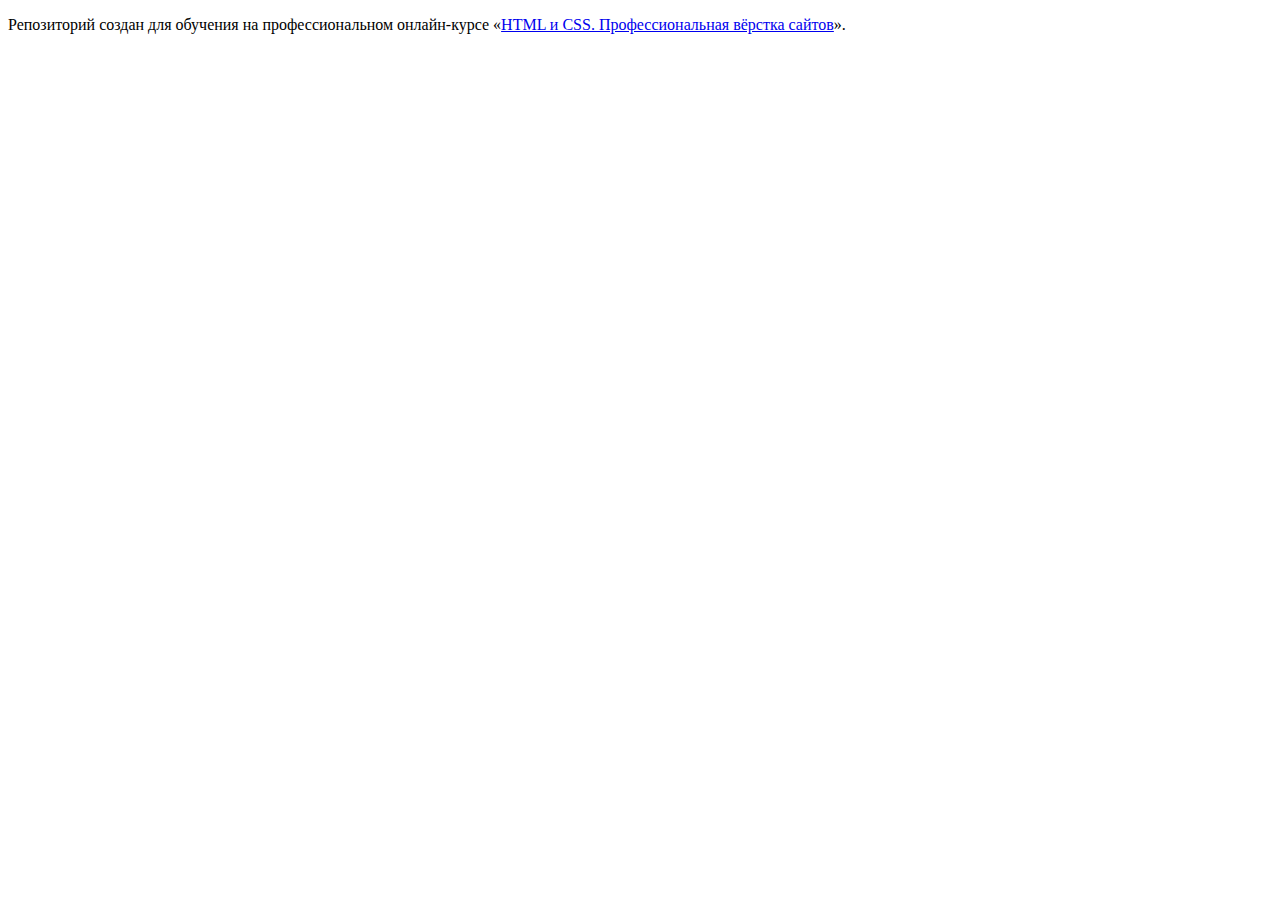
==== index.html @ fa2588e9 ":hatching_chick:" ====
<!DOCTYPE html>
<html lang="ru">
  <head>
    <meta charset="utf-8">
    <title>HTML Academy: Девайс</title>
  </head>
  <body>

    <p>Репозиторий создан для обучения на профессиональном онлайн‑курсе «<a href="https://htmlacademy.ru/intensive/htmlcss">HTML и CSS. Профессиональная вёрстка сайтов</a>».</p>

  </body>
</html>
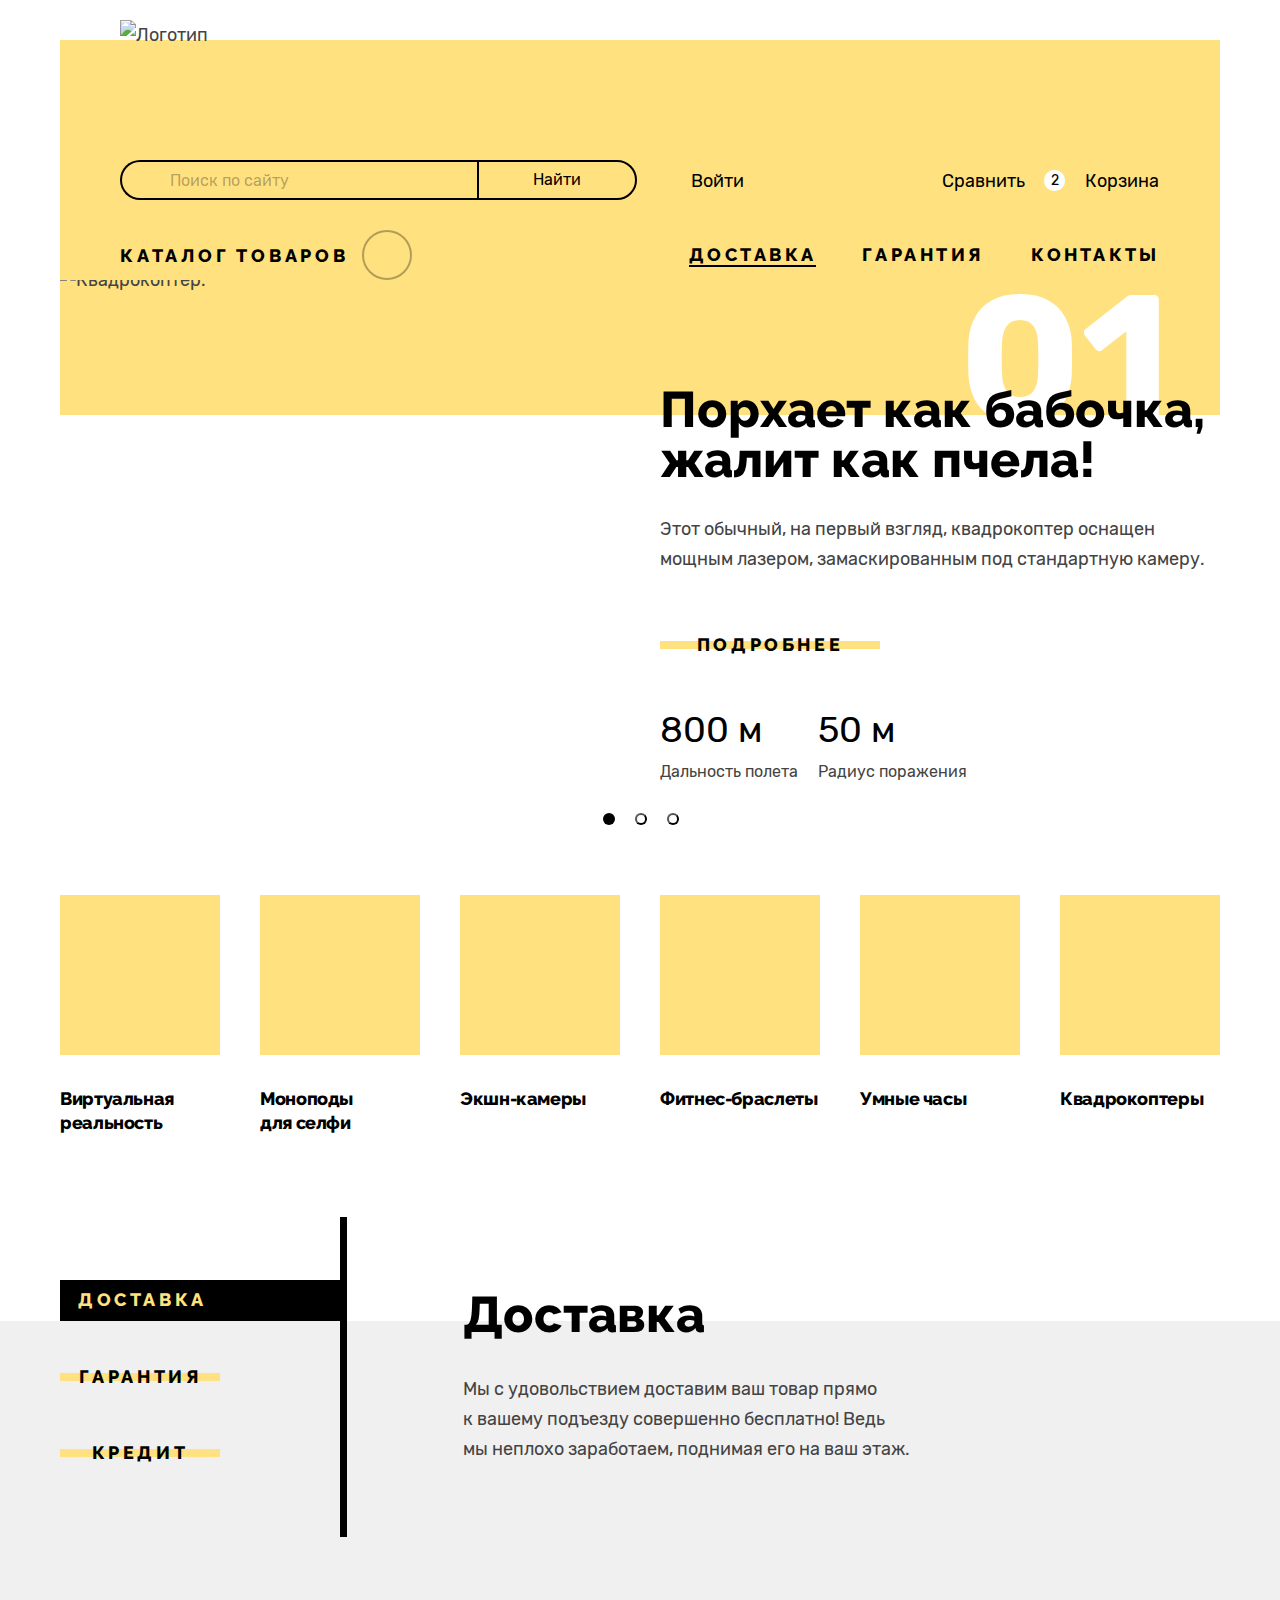
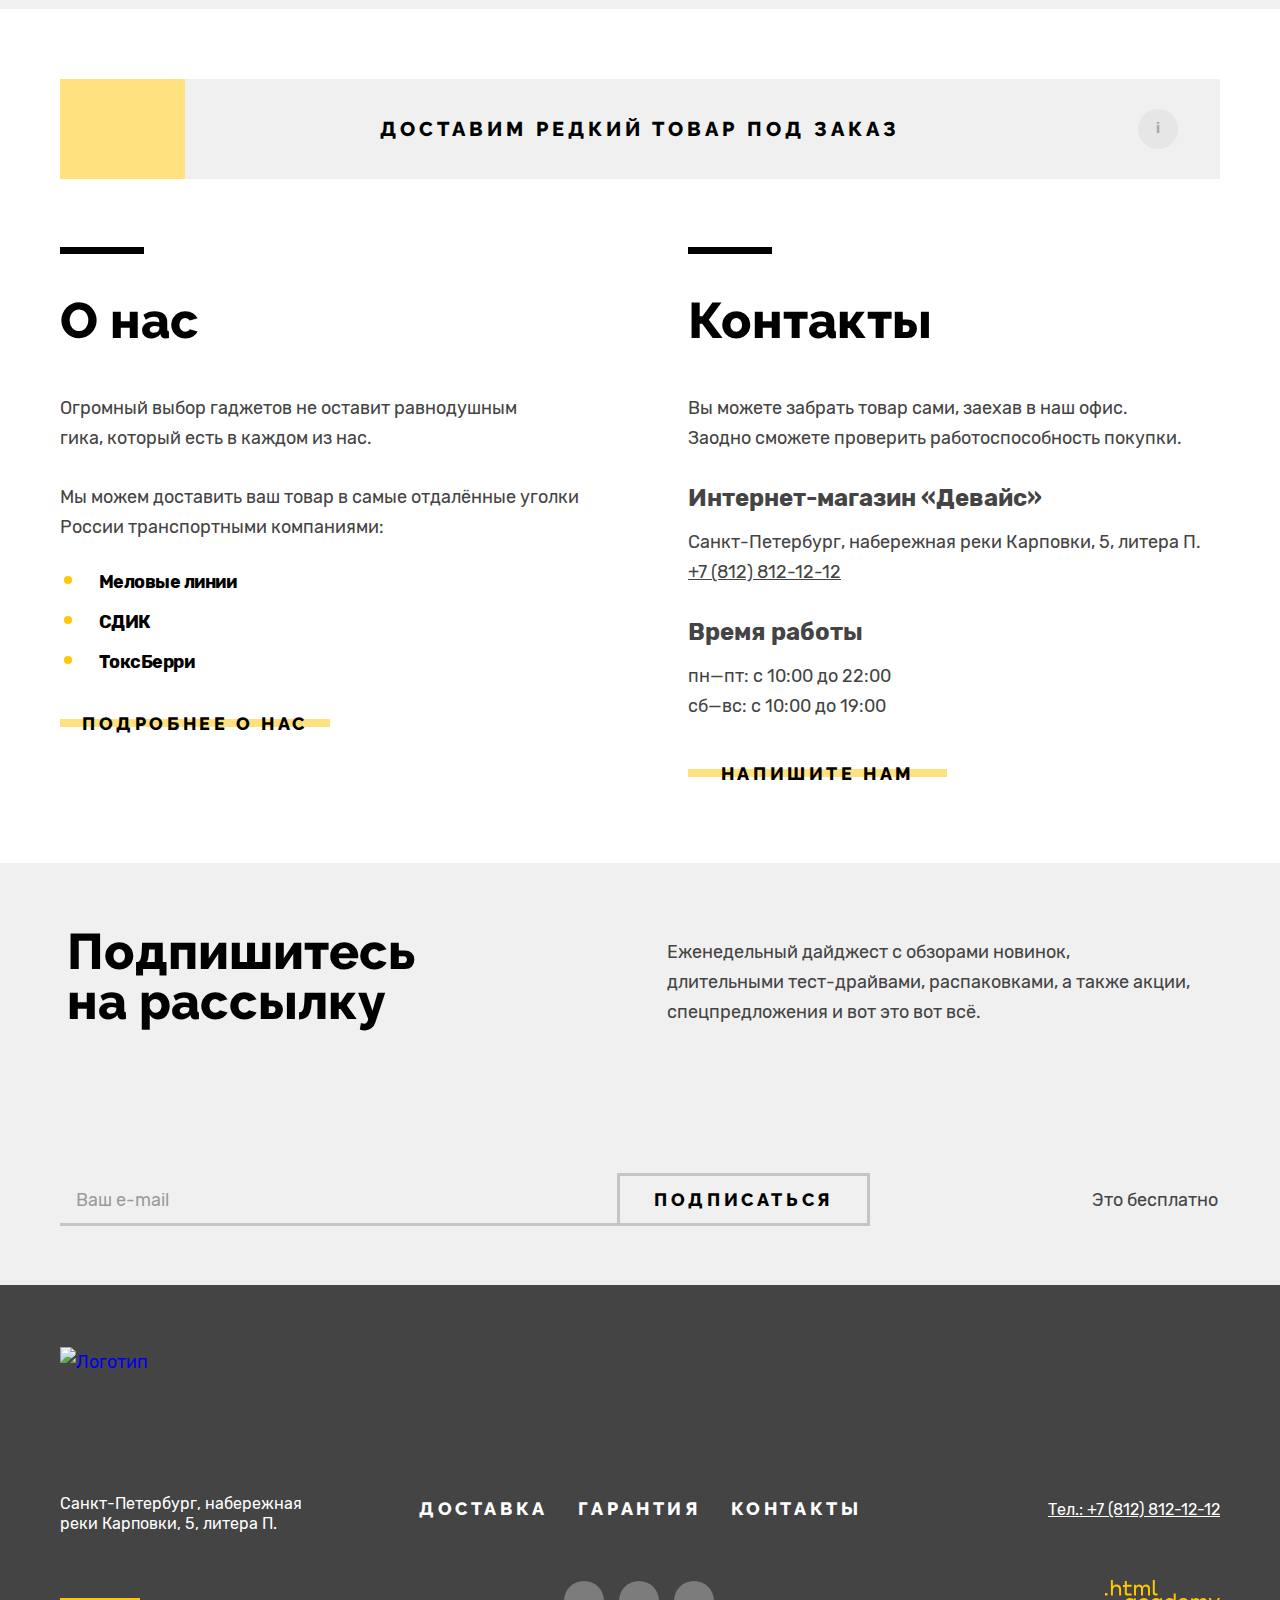
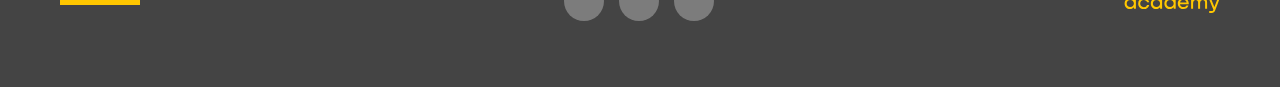
==== commit 8a61224f: "add hover,focus first page" ====
--- a/index.html
+++ b/index.html
@@ -1,12 +1,513 @@
 <!DOCTYPE html>
 <html lang="ru">
+
   <head>
     <meta charset="utf-8">
     <title>HTML Academy: Девайс</title>
+    <link rel="stylesheet" href="styles/styles.css">
   </head>
+
   <body>
-
-    <p>Репозиторий создан для обучения на профессиональном онлайн‑курсе «<a href="https://htmlacademy.ru/intensive/htmlcss">HTML и CSS. Профессиональная вёрстка сайтов</a>».</p>
-
+    <div class="page-container">
+      <header class="page-header content-wrapper">
+        <div class="header-wrapper">
+          <a class="page-header-link">
+            <img class="page-header-logo" src="images/header-logo.svg" width="145" height="36"
+              alt="Логотип интернет-магазина Девайс.">
+          </a>
+          <nav class="header-navigation">
+            <div class="navigation-wrapper">
+              <div class="form-wrapper">
+                <form class="header-form" action="https://echo.htmlacademy.ru/" method="get">
+                  <input class="header-form-input" type="text" id="navigation-search" name="navigation-search"
+                    placeholder="Поиск по сайту" aria-label="Поиск товаров на сайте" required>
+                  <label class="header-form-label" for="navigation-search"></label>
+                  <button class="header-navigation-button" type="submit">Найти</button>
+                </form>
+              </div>
+
+              <ul class="entry-list">
+                <li class="entry-list-item">
+                  <a class="navigation-link navigation-link-entry" href="#">
+                    <span class="entry-current-name">Войти</span>
+                  </a>
+                </li>
+              </ul>
+
+              <ul class="navigation-list">
+                <li class="navigation-list-item">
+                  <a class="navigation-link navigation-link-compare" href="#">Сравнить</a>
+                </li>
+                <li class="navigation-list-item navigation-popover-item">
+                  <a class="navigation-link navigation-link-bin" href="#">
+                    <span class="navigation-quantity">2</span>
+                    Корзина</a>
+                  <div class="popover popover-cart">
+                    <h3 class="visually-hidden">Открытая корзина</h3>
+                    <ul class="popover-list">
+                      <li class="popover-item">
+                        <a class="popover-item-link" href="#">
+                          <img class="popover-image" src="images/popover-amateur-selfie-stick.jpg" width="39"
+                            height="43" alt="Любительская селфи палка.">
+                          <h4 class="popover-title">Любительская селфи-палка</h4>
+                        </a>
+                        <button class="popover-item-button" type="button"
+                          aria-label="Удалить товар из корзины"></button>
+                      </li>
+                      <li class="popover-item">
+                        <a class="popover-item-link" href="#">
+                          <img class="popover-image" src="images/popover-professional-selfie-stick.jpg" width="39"
+                            height="43" alt="Профессиональная селфи палка">
+                          <h4 class="popover-title">Профессиональная
+                            селфи-палка</h4>
+                        </a>
+                        <button class="popover-item-button" type="button"
+                          aria-label="Удалить товар из корзины"></button>
+                      </li>
+                    </ul>
+                    <div class="popover-price-wrapper">
+                      <p class="popover-products-about">Товаров:
+                        <span class="popover-product-quantity">2</span>
+                      </p>
+                      <p class="popover-price">Сумма:
+                        <span class="popover-product-price">2000 ₽</span>
+                      </p>
+                    </div>
+                    <a class="popover-link" href="#">Открыть корзину</a>
+                  </div>
+                </li>
+              </ul>
+            </div>
+
+            <div class="menu-wrapper">
+              <div class="dropdown-box">
+                <a class="dropdown-link" href="#">Каталог товаров</a>
+
+                <div class="dropdown-wrapper">
+                  <ul class="dropdown-list">
+                    <li class="dropdown-item">
+                      <a class="dropdown-item-link dropdown-item-link-active " href="#">Виртуальная реальность</a>
+                    </li>
+                    <li class="dropdown-item">
+                      <a class="dropdown-item-link" href="catalog.html">Моноподы для селфи</a>
+                    </li>
+                    <li class="dropdown-item">
+                      <a class="dropdown-item-link" href="#">Экшн-камеры
+                      </a>
+                    </li>
+                  </ul>
+                  <ul class="dropdown-list">
+                    <li class="dropdown-item">
+                      <a class="dropdown-item-link" href="#">Фитнес-браслеты
+                      </a>
+                    </li>
+                    <li class="dropdown-item">
+                      <a class="dropdown-item-link" href="#">Умные часы
+                      </a>
+                    </li>
+                  </ul>
+                  <ul class="dropdown-list">
+                    <li class="dropdown-item">
+                      <a class="dropdown-item-link" href="#">Квадрокоптеры
+                      </a>
+                    </li>
+                  </ul>
+                </div>
+              </div>
+              <ul class="main-menu-list">
+                <li class="menu-list-item">
+                  <a class="menu-list-item-link menu-item-link-current" href="#">Доставка</a>
+                </li>
+                <li class="menu-list-item">
+                  <a class="menu-list-item-link" href="#">Гарантия</a>
+                </li>
+                <li class="menu-list-item">
+                  <a class="menu-list-item-link menu-list-item-contacts" href="#">Контакты</a>
+                </li>
+              </ul>
+            </div>
+          </nav>
+        </div>
+      </header>
+
+      <main class="main-index main-container">
+        <h1 class="visually-hidden">Сайт интернет-магазина Девайс</h1>
+
+        <section class="slider content-wrapper">
+          <h2 class="visually-hidden">Демонстрация товаров интернет-магазина Девайс</h2>
+          <div class="frame-wrapper">
+            <div class="slider-frame">
+              <button class="slider-button slider-prev" type="button">
+                <span class="visually-hidden">Показать предыдущий экран слайдера</span>
+              </button>
+              <button class="slider-button slider-next" type="button">
+                <span class="visually-hidden">Показать следующий экран слайдера</span>
+              </button>
+
+              <ol class="slider-list">
+                <li class="slider-item slider-screen-active">
+                  <div class="slider-item-wrapper">
+                    <div class="img-wrapper">
+                      <img class="slider-image" src="images/slider-quadrocopter.png" width="560" height="560"
+                        alt="Квадрокоптер.">
+                    </div>
+                    <div class="slider-item-about">
+                      <h3 class="slider-item-slogan">Порхает как бабочка, жалит как пчела!</h3>
+                      <p class="slider-item-description">Этот обычный, на первый взгляд, квадрокоптер оснащен мощным
+                        лазером, замаскированным под стандартную камеру.
+                      </p>
+                      <a class="slider-item-link link" href="#">Подробнее</a>
+                      <ul class="slider-desciption-list">
+                        <li class="slider-description-item">
+                          <p class="description-list-item">800 м</p>
+                          <h4 class="description-caption">Дальность полета</h4>
+                        </li>
+                        <li class="slider-description-item">
+                          <p class="description-list-item">50 м</p>
+                          <h4 class="description-caption">Радиус поражения</h4>
+                        </li>
+                      </ul>
+                    </div>
+                  </div>
+                </li>
+                <li class="slider-item">
+                  <div class="slider-item-wrapper">
+                    <div class="img-wrapper">
+                      <img class="slider-image" src="images/slider-fitness-tracker.png" width="560" height="560"
+                        alt="Фитнес-браслет.">
+                    </div>
+                    <div class="slider-item-about">
+                      <h3 class="slider-item-slogan">Худеем<br>
+                        правильно!</h3>
+                      <p class="slider-item-description">Мотивирующие фитнес-браслеты помогут найти в себе силы не
+                        пропускать занятия и соблюдать диету.
+                      </p>
+                      <a class="slider-item-link" href="#">Подробнее</a>
+                      <ul class="slider-desciption-list">
+                        <li class="slider-description-item">
+                          <p class="description-list-item">48 часов</p>
+                          <h4 class="description-caption">Без подзарядки</h4>
+                        </li>
+                      </ul>
+                    </div>
+                  </div>
+                </li>
+                <li class="slider-item">
+                  <div class="slider-item-wrapper">
+                    <div class="img-wrapper">
+                      <img class="slider-image" src="images/slider-selfie-stick.png" width="560" height="560"
+                        alt="Селфи-палка.">
+                    </div>
+                    <div class="slider-item-about">
+                      <h3 class="slider-item-slogan">Делай селфи,<br>
+                        как Бен Стиллер!</h3>
+                      <p class="slider-item-description">Самая длинная палка для селфи доступна в нашем магазине. Восемь
+                        (Восемь, Карл!) метров длиной и весом всего 5 кг.
+                      </p>
+                      <a class="slider-item-link" href="#">Подробнее</a>
+                      <ul class="slider-desciption-list selfie-about-list">
+                        <li class="slider-description-item">
+                          <p class="description-list-item">8,5 м</p>
+                          <h4 class="description-caption">Длина палки</h4>
+                        </li>
+                        <li class="slider-description-item">
+                          <p class="description-list-item">5 кг</p>
+                          <h4 class="description-caption">Вес палки</h4>
+                        </li>
+                        <li class="slider-description-item">
+                          <p class="description-list-item">Карбон</p>
+                          <h4 class="description-caption">Материал</h4>
+                        </li>
+                      </ul>
+                    </div>
+                  </div>
+                </li>
+              </ol>
+
+            </div>
+
+            <ol class="slider-bullets">
+              <li class="bullet-item ">
+                <button class="bullet-button bullet-active" type="button">
+                  <span class="visually-hidden">Показать первый экран слайдера</span>
+                </button>
+              </li>
+              <li class="bullet-item">
+                <button class="bullet-button" type="button">
+                  <span class="visually-hidden">Показать второй экран слайдера</span>
+                </button>
+              </li>
+              <li class="bullet-item">
+                <button class="bullet-button" type="button">
+                  <span class="visually-hidden">Показать третий экран слайдера</span>
+                </button>
+              </li>
+            </ol>
+          </div>
+        </section>
+
+        <section class="products-category content-wrapper">
+          <h2 class="visually-hidden">Категории товаров</h2>
+          <ul class="products-category-list">
+            <li class="products-category-item">
+              <a class="products-category-link virtual-reality-link" href="#">
+                <h3 class="category-caption">Виртуальная реальность</h3>
+              </a>
+            </li>
+            <li class="products-category-item">
+              <a class="products-category-link monopods-link" href="catalog.html">
+                <h3 class="category-caption">Моноподы<br>для селфи </h3>
+              </a>
+            </li>
+
+            <li class="products-category-item">
+              <a class="products-category-link action-camera-link" href="#">
+                <h3 class="category-caption"> Экшн-камеры</h3>
+              </a>
+            </li>
+
+            <li class="products-category-item">
+              <a class="products-category-link fitness-trackers-link" href="#">
+                <h3 class="category-caption">Фитнес-браслеты</h3>
+              </a>
+            </li>
+
+            <li class="products-category-item">
+              <a class="products-category-link smart-watchers-link" href="#">
+                <h3 class="category-caption">Умные часы</h3>
+              </a>
+            </li>
+
+            <li class="products-category-item">
+              <a class="products-category-link quadrocopter-link" href="#">
+                <h3 class="category-caption"> Квадрокоптеры</h3>
+              </a>
+            </li>
+          </ul>
+        </section>
+
+        <section class="service">
+          <div class="service-wrapper content-wrapper">
+            <h2 class="visually-hidden">Сервис интернет-магазина Девайс</h2>
+            <ul class="service-list">
+              <li class="service-list-item ">
+                <a class="service-list-link service-link-active " href="#">
+                  <!--удалила основной  -->
+                  Доставка
+                </a>
+              </li>
+              <li class="service-list-item">
+                <a class="service-list-link" href="#">
+                  Гарантия
+                </a>
+              </li>
+              <li class="service-list-item">
+                <a class="service-list-link" href="#"> Кредит</a>
+              </li>
+            </ul>
+
+            <ul class="service-list-description">
+              <li class="service-description-item service-list-delivery service-description-active">
+                <h3 class="service-list-caption">Доставка</h3>
+
+                <p class="service-list-about delivery-about">Мы с удовольствием доставим ваш товар прямо к&nbsp;вашему
+                  подъезду совершенно бесплатно! Ведь мы&nbsp;неплохо заработаем, поднимая его на ваш этаж.</p>
+              </li>
+
+              <li class="service-description-item  service-list-warranty">
+                <h3 class="service-list-caption">Гарантия</h3>
+                <p class="service-list-about warranty-about">Если из-за возгорания купленного у нас товара у
+                  вас<br>сгорит дом — не переживайте, мы выдадим вам новый.<br>
+                  Товар, не дом, конечно же.</p>
+              </li>
+
+              <li class="service-description-item service-list-сredit">
+                <h3 class="service-list-caption">Кредит</h3>
+                <p class="service-list-about credit-about">Залезть в долговую яму стало проще! Кредитные консультанты
+                  подберут для вас наиболее выгодные условия
+                  кредита. Выгодные для банка, разумеется.</p>
+              </li>
+            </ul>
+          </div>
+        </section>
+
+        <section class="service-order-box content-wrapper">
+          <h2 class="visually-hidden"> Доставка под заказ </h2>
+          <a class="order-link" href="#">
+            Доставим редкий товар под заказ
+          </a>
+        </section>
+
+        <div class="about-us-wrapper content-wrapper">
+          <section class="about-us-article">
+            <h2 class="about-us-caption">О нас</h2>
+            <p class="about-us-desc">Огромный выбор гаджетов не оставит равнодушным<br> гика, который есть в каждом из
+              нас.</p>
+            <p class="about-us-text">Мы можем доставить ваш товар в самые отдалённые уголки России транспортными
+              компаниями:</p>
+            <ul class="about-us-list">
+              <li class="about-us-item">
+                <span class="about-us-item-text"> Меловые линии </span>
+              </li>
+              <li class="about-us-item">
+                <span class="about-us-item-text">
+                  СДИК</span>
+              </li>
+              <li class="about-us-item">
+                <span class="about-us-item-text"> ТоксБерри</span>
+              </li>
+            </ul>
+            <a class="about-us-link link" href="#">Подробнее о нас</a>
+          </section>
+          <section class="about-us-contacts">
+            <h2 class="contacts-caption">Контакты</h2>
+            <p class="about-us-text">Вы можете забрать товар сами, заехав в наш офис.<br> Заодно сможете проверить
+              работоспособность покупки. </p>
+            <h3 class="address-caption">Интернет-магазин «Девайс»</h3>
+            <address class="about-us-address">
+              Санкт-Петербург, набережная реки Карповки, 5, литера П.
+            </address>
+            <a class="about-us-phonenumber" href="tel:+78128121212">+7 (812) 812-12-12</a>
+            <h3 class="address-caption">Время работы</h3>
+            <p class="opening-hours">пн—пт: с 10:00 до 22:00<br>
+              сб—вс: с 10:00 до 19:00</p>
+            <a class="about-us-contact-link link" href="#">Напишите нам </a>
+          </section>
+        </div>
+
+        <section class="subscribe">
+          <div class="subscribe-wrapper content-wrapper">
+            <h2 class="visually-hidden">Подписка на рассылку</h2>
+            <div class="subscribe-box">
+              <p class="subscribe-slogan">Подпишитесь на рассылку</p>
+              <p class="subscribe-text">Еженедельный дайджест с обзорами новинок,<br>
+                длительными тест-драйвами, распаковками, а также акции, спецпредложения и вот это вот всё.</p>
+            </div>
+            <div class="subscribe-form-box">
+              <form class="subscribe-form" action="https://echo.htmlacademy.ru/" method="post">
+                <!--метод GET?-->
+                <label class="visually-hidden" for="subscribe-email">Укажите Ваш e-mail</label>
+                <input class="subscribe-form-input" type="email" id="subscribe-email" name="subscribe-name"
+                  placeholder="Ваш e-mail" required>
+                <button class="button subscribe-button" type="submit">Подписаться</button>
+              </form>
+              <span class="subscribe-row">Это бесплатно</span>
+            </div>
+          </div>
+        </section>
+      </main>
+
+      <footer class="footer">
+        <div class="footer-wrapper content-wrapper">
+          <a class="footer-logo-link" href="#">
+            <img class="footer-logo" src="images/footer-logo.svg" width="145" height="36"
+              alt="Логотип интернет-магазина Девайс.">
+          </a>
+          <div class="footer-contacts-wrapper">
+            <address class="footer-address">Санкт-Петербург, набережная <br> реки Карповки, 5, литера П.</address>
+
+            <div class="footer-socials-wrapper">
+              <nav class="footer-nav">
+                <ul class="footer-nav-list">
+                  <li class="footer-nav-list-item">
+                    <a class="footer-contacts-link" href="#">Доставка</a>
+                  </li>
+                  <li class="footer-nav-list-item">
+                    <a class="footer-contacts-link" href="#">Гарантия</a>
+                  </li>
+                  <li class="footer-nav-list-item">
+                    <a class="footer-contacts-link" href="#">Контакты</a>
+                  </li>
+                </ul>
+              </nav>
+              <ul class="footer-socials-list">
+                <li class="footer-socials-list-item">
+                  <a class="footer-socials-link telegram" href="https://t.me/htmlacademy">
+                    <span class="visually-hidden">Телеграм</span>
+
+                  </a>
+                </li>
+                <li class="footer-socials-list-item">
+                  <a class="footer-socials-link youtube" href="https://www.youtube.com/user/htmlacademyru">
+                    <span class="visually-hidden">Youtube</span>
+
+                  </a>
+                </li>
+                <li class="footer-socials-list-item">
+                  <a class="footer-socials-link twitter" href="https://twitter.com/htmlacademy_ru">
+                    <span class="visually-hidden">Twitter</span>
+                  </a>
+                </li>
+              </ul>
+            </div>
+            <div class="html-academy-logo">
+              <a class="phonenumber-link" href="tel:+78128121212">Тел.: +7 (812) 812-12-12</a>
+              <a class="footer-html-academy-link" href="https://htmlacademy.ru/">
+                <svg class="footer-academy-logo" xmlns="http://www.w3.org/2000/svg" width="115" height="33"
+                  viewBox="0 0 115 33">
+                  <path
+                    d="M0 12.9v2.6h2.5v-2.6H0ZM11.6 4.5c-1.6 0-2.8.7-3.6 1.7h-.1V0h-2v15.5h2v-5.3c0-2.1 1.3-3.6 3.3-3.6 1.8 0 2.9 1.4 2.9 3.2v5.7h2V9.4c.1-3-1.8-4.9-4.5-4.9ZM26.6 4.8h-4.8V1.1h-2v3.8h-1.9v2h1.9v6c0 1.7 1 2.7 2.7 2.7h4.1v-2h-3.7c-.7 0-1.1-.4-1.1-1.1V6.8h4.8v-2ZM41.1 4.6c-1.6 0-2.9.8-3.5 2.1h-.1c-.6-1.2-1.8-2.1-3.4-2.1-1.4 0-2.5.8-3.1 1.8h-.1V4.8H29v10.6h2V10c0-2 1-3.5 2.6-3.5 1.5 0 2.4 1 2.4 2.6v6.3h2V9.8c0-2.4 1.4-3.3 2.6-3.3 1.5 0 2.4 1 2.4 2.6v6.3h2V8.9c.1-2.5-1.4-4.3-3.9-4.3ZM47.8 12.7c0 1.7 1 2.7 2.8 2.7h2v-2h-1.7c-.7 0-1.1-.4-1.1-1.1V0h-2v12.7ZM28.9 19.7c-.9-1.1-2.2-1.8-3.9-1.8-3.1 0-5.4 2.3-5.4 5.6s2.3 5.6 5.4 5.6c1.8 0 3-.8 3.8-1.9h.1v1.6h2V18.2h-2v1.5Zm-3.6 7.4c-2.2 0-3.6-1.6-3.6-3.6s1.4-3.6 3.6-3.6 3.6 1.6 3.6 3.6c0 1.9-1.4 3.6-3.6 3.6ZM44.2 22c-.5-2.4-2.6-4.1-5.4-4.1a5.4 5.4 0 0 0-5.6 5.6c0 3.1 2.2 5.6 5.6 5.6 2.8 0 4.9-1.8 5.4-4.2h-2.1a3.4 3.4 0 0 1-3.3 2.3c-2.2 0-3.6-1.6-3.6-3.6s1.4-3.6 3.6-3.6c1.6 0 2.8 1 3.3 2.2h2.1V22ZM55.1 19.7c-.9-1.1-2.2-1.8-3.9-1.8-3.1 0-5.4 2.3-5.4 5.6s2.3 5.6 5.4 5.6c1.8 0 3-.8 3.8-1.9h.1v1.6h2V18.2h-2v1.5Zm-3.6 7.4c-2.2 0-3.6-1.6-3.6-3.6s1.4-3.6 3.6-3.6 3.6 1.6 3.6 3.6c0 1.9-1.5 3.6-3.6 3.6ZM68.7 19.8c-.9-1.1-2.2-1.9-3.9-1.9-3.1 0-5.4 2.3-5.4 5.6s2.2 5.6 5.4 5.6c1.7 0 3-.8 3.8-1.8h.1v1.5h2V13.4h-2v6.4Zm-3.6 7.3c-2.2 0-3.6-1.6-3.6-3.6s1.4-3.6 3.6-3.6 3.6 1.6 3.6 3.6c-.1 2-1.5 3.6-3.6 3.6ZM78.3 17.9c-3.3 0-5.5 2.5-5.5 5.6 0 3 2.1 5.6 5.5 5.6 2.5 0 4.5-1.3 5.2-3.6h-2.1c-.5 1-1.6 1.6-3 1.6-1.9 0-3.3-1.3-3.4-2.9h8.8c.2-3.6-2-6.3-5.5-6.3Zm0 1.9c1.7 0 3 1 3.3 2.6h-6.5c.3-1.5 1.5-2.6 3.2-2.6ZM98.2 17.9c-1.6 0-2.9.8-3.6 2h-.1c-.6-1.2-1.8-2-3.4-2-1.4 0-2.5.7-3.1 1.8v-1.5h-1.9v10.6h2v-5.4c0-2 1-3.4 2.6-3.5 1.5 0 2.4 1 2.4 2.6v6.3h2v-5.6c0-2.4 1.4-3.3 2.6-3.3 1.5 0 2.4 1 2.4 2.6v6.3h2v-6.5c.1-2.6-1.4-4.4-3.9-4.4ZM109.4 27l-3.6-8.9h-2.2l4.8 11.6c-.3.9-.7 1.2-1.7 1.2h-2.5v2h2.5c1.8 0 2.8-.8 3.5-2.6l4.7-12.2h-2.1l-3.4 8.9Z" />
+                </svg>
+              </a>
+            </div>
+          </div>
+        </div>
+      </footer>
+    </div>
+
+    <!--Модальное окно-->
+    <div class="modal-container modal-container-close">
+      <div class="modal modal-search-form">
+        <section class="modal-content">
+          <div class="modal-title-wrapper">
+            <h2 class="modal-title">Доставка под заказ</h2>
+            <button class="modal-button" type="button">
+              <span class="visually-hidden">Закрыть модальное окно</span>
+            </button>
+          </div>
+          <form class="modal-form" action="https://echo.htmlacademy.ru/" method="post">
+            <div class="modal-name-box">
+              <label for="input-name" class="modal-input-label modal-person-label">Ваше имя:</label>
+              <input type="text" class="name-input" id="input-name" placeholder="Введите имя" reqiured>
+              <span class="input-error-row"></span>
+            </div>
+            <div class="modal-email-box">
+              <label for="email-input" class="modal-input-label modal-envelope-label">Ваш e-mail:</label>
+              <input type="email" class="name-input input-error" id="email-input" placeholder="Введите Ваш e-mail"
+                required>
+              <span class="input-error-row">Забавный у вас адрес</span>
+            </div>
+            <div class="must-have-wrapper">
+              <label class="must-have-label" for="must-have-input">Что нужно привезти:</label>
+              <input class="must-have-input" id="must-have-input" placeholder="В свободной форме" required>
+            </div>
+            <div class="modal-buttons-wrapper">
+              <label class="quantity-label" for="quantity-input">Количество:</label>
+              <button class="tooltip" type="button">
+                <span class="tooltip-text">Постараемся найти, сколько нужно. Привезём сколько получится по требованиям
+                  к провозу багажа.</span>
+              </button>
+              <div class="modal-buttons-box">
+                <button class="decrease-button" type="button">
+                  <span class="visually-hidden
+          ">Уменьшить количество</span>
+                </button>
+                <input class="quantity-input" id="quantity-input" type="number" value="1" required>
+                <button class="increase-button" type="button">
+                  <span class="visually-hidden">Увеличить количество</span>
+                </button>
+              </div>
+            </div>
+            <div class="modal-btn-wrapper">
+              <button class="modal-form-button" type="submit">отправить</button>
+            </div>
+          </form>
+
+        </section>
+
+      </div>
+    </div>
+    <script src="script/script.js"></script>
   </body>
+
 </html>
--- a/styles/styles.css
+++ b/styles/styles.css
@@ -0,0 +1,3083 @@
+@font-face {
+  font-family: "Raleway";
+  font-style: normal;
+  font-weight: 800;
+  src: url("../fonts/raleway/raleway-800.woff2") format("woff2");
+  font-display: swap;
+}
+
+@font-face {
+  font-family: "Rubik";
+  font-style: normal;
+  font-weight: 400;
+  src: url("../fonts/rubik/rubik-400.woff2") format("woff2");
+  font-display: swap;
+}
+
+@font-face {
+  font-family: "Rubik";
+  font-style: normal;
+  font-weight: 700;
+  src: url("../fonts/rubik/rubik-700.woff2") format("woff2");
+  font-display: swap;
+}
+
+*,
+*::before,
+*::after {
+  box-sizing: border-box;
+}
+
+.visually-hidden {
+  position: absolute;
+  width: 1px;
+  height: 1px;
+  margin: -1px;
+  border: 0;
+  padding: 0;
+  white-space: nowrap;
+  -webkit-clip-path: inset(100%);
+  clip-path: inset(100%);
+  clip: rect(0 0 0 0);
+  overflow: hidden;
+}
+
+html {
+  height: 100%;
+}
+
+body {
+  font-family: "Rubik", sans-serif;
+  font-style: normal;
+  font-weight: 400;
+  font-size: 18px;
+  line-height: 30px;
+  color: #444444;
+  height: 100%;
+  margin: 0;
+  padding: 0;
+}
+
+.content-wrapper {
+  width: 1160px;
+  margin: 0 auto;
+}
+
+.page-container {
+  display: flex;
+  flex-direction: column;
+  min-height: 100%;
+}
+
+.main-container {
+  flex-grow: 1;
+}
+
+.page-header {
+  background-color: #FFE17F;
+}
+
+
+.page-header-link,
+.page-header-logo {
+  display: inline-block;
+  cursor: pointer;
+}
+
+.dropdown-item {
+  min-width: 147px;
+}
+
+.dropdown-wrapper {
+  position: absolute;
+  padding: 6px 60px 50px 60px;
+  flex-wrap: wrap;
+  column-gap: 62px;
+  row-gap: 15px;
+  z-index: 2;
+  width: 100%;
+  background-color: #FFE17F;
+  left: 0;
+  display: none;
+  top: 100%;
+}
+
+.dropdown-wrapper-catalog {
+  top: calc(100% - 20px);
+}
+
+.dropdown-box {
+  width: 300px;
+}
+
+.dropdown-box:hover .dropdown-wrapper {
+  display: flex;
+}
+
+.dropdown-box:focus-within .dropdown-link::after,
+.dropdown-box:hover .dropdown-link::after,
+.dropdown-box:active .dropdown-link::after {
+  background-image: url(../images/dropdown-minus.svg);
+  opacity: 1;
+}
+
+.dropdown-box:focus-within .dropdown-wrapper {
+  display: flex;
+}
+
+.dropdown-box:focus-within .dropdown-link {
+  outline: 2px solid #AF4FFF;
+  outline-offset: 2px;
+}
+
+.dropdown-item-link:hover {
+  opacity: 0.6;
+}
+
+.dropdown-item-link:focus {
+  outline: 2px solid #AF4FFF;
+  outline-offset: 3px;
+}
+
+
+.dropdown-item-link:active {
+  opacity: 0.3;
+  outline: none;
+}
+
+
+
+
+
+
+.dropdown-link:hover::after {
+  opacity: 1;
+}
+
+.header-wrapper::before {
+  content: "";
+  position: absolute;
+  width: 100%;
+  height: 40px;
+  background-color: #ffffff;
+  z-index: 1;
+}
+
+.page-header-link {
+  position: relative;
+  z-index: 3;
+  top: 20px;
+  left: 60px;
+}
+
+.page-header-link:hover {
+  opacity: 0.6;
+}
+
+.page-header-link:focus {
+  outline: 2px solid #AF4FFF;
+}
+
+.page-header-link:active {
+  opacity: 0.3;
+  outline: none;
+  border: none;
+}
+
+
+
+.header-wrapper {
+  position: relative;
+  z-index: 2;
+}
+
+.header-form {
+  display: flex;
+  width: 517px;
+  min-height: 40px;
+  /*align-items: flex-start;*/
+  position: relative;
+}
+
+.header-form:nth-child(n+2) {
+  margin-top: 5px;
+}
+
+.header-form-input {
+  flex-grow: 1;
+  font-family: inherit;
+  font-size: 16px;
+  margin: 0;
+  padding: 8px 10px 8px 48px;
+  border: 2px solid #000000;
+  border-right: none;
+  border-radius: 50px 0 0 50px;
+  background-image: url("../images/form-search-mark.svg");
+  background-repeat: no-repeat;
+  background-position: left 15px center;
+}
+
+.header-form-input:focus {
+  outline: none;
+}
+
+.header-form-input:focus~.header-form-label::before {
+  content: "";
+  display: block;
+  min-width: 358px;
+  min-height: 40px;
+  outline: 2px solid #AF4FFF;
+  outline-offset: 2px;
+  position: absolute;
+  top: 0;
+  left: 0;
+}
+
+.header-form-input:placeholder-shown {
+  background-color: #FFE17F;
+}
+
+.header-form-input:not(:placeholder-shown) {
+  color: #000000;
+  background-color: #FFE17F;
+  outline: none;
+}
+
+.header-form-input:disabled {
+  opacity: 0.3;
+}
+
+.header-form-input::placeholder {
+  color: rgba(0, 0, 0, 0.3);
+}
+
+.header-navigation-button {
+  font-family: inherit;
+  color: #000000;
+  font-size: 16px;
+  line-height: 20px;
+  padding: 8px 10px 8px 10px;
+  border: 2px solid #000000;
+  border-radius: 0 20px 20px 0;
+  background-color: #FFE17F;
+  font-weight: 400;
+  width: 160px;
+  cursor: pointer;
+}
+
+.header-navigation-button:hover {
+  background-color: #000000;
+  color: #ffffff;
+}
+
+.header-navigation-button:focus.header-navigation-button::after {
+  content: "";
+  display: block;
+  min-width: 160px;
+  min-height: 40px;
+  outline: 2px solid #AF4FFF;
+  outline-offset: 2px;
+  position: absolute;
+  top: 0;
+  right: 0;
+}
+
+.header-navigation-button:active {
+  color: rgba(255, 255, 255, 0.3);
+  background-color: #000000;
+  outline: none;
+}
+
+.header-navigation-button:active.header-navigation-button::after {
+  display: none;
+}
+
+.header-navigation-button:disabled {
+  opacity: 0.3;
+}
+
+.header-navigation {
+  position: relative;
+  padding: 40px 60px 0 60px;
+}
+
+.navigation-wrapper {
+  display: grid;
+  /*grid-template-columns: 517px 232px 258px;*/
+  grid-template-columns: 517px 266px 258px;
+  /*column-gap: 17px;*/
+  margin-bottom: 30px;
+  align-items: start;
+}
+
+.img-wrapper {
+  margin-top: -15px;
+}
+
+.slider-frame {
+  width: 1160px;
+  overflow: hidden;
+  position: relative;
+}
+
+.slider-prev {
+  position: absolute;
+  top: 0;
+}
+
+.slider-next {
+  position: absolute;
+  top: 0;
+}
+
+.slider-item {
+  position: relative;
+  display: flex;
+  flex-direction: column;
+  width: 100%;
+  flex-shrink: 0;
+  /* display: none;*/
+}
+
+.slider-screen-active {
+  /*display: inherit;*/
+}
+
+
+.navigation-list {
+  display: flex;
+  flex-wrap: wrap;
+  width: 258px;
+  list-style-type: none;
+  margin: 0;
+  padding: 0;
+  column-gap: 17px;
+  padding-top: 6px;
+}
+
+
+.navigation-quantity {
+  position: absolute;
+  top: 3px;
+  left: 0;
+  font-size: 14px;
+  line-height: 17px;
+  color: #000000;
+  background-color: #ffffff;
+  min-width: 21px;
+  min-height: 21px;
+  padding: 2px 5px;
+  border-radius: 10px;
+  display: flex;
+  justify-content: center;
+  align-items: center;
+  text-align: center;
+}
+
+
+
+.navigation-link-compare::before {
+  content: "";
+  display: inline-block;
+  margin-right: 9px;
+  width: 13px;
+  height: 12px;
+  background-image: url("../images/navigation-compare-icon.svg");
+  background-repeat: no-repeat;
+  background-position: center center;
+}
+
+.navigation-link {
+  text-decoration: none;
+  color: #000000;
+  padding-top: 3px;
+  padding-bottom: 3px;
+  padding-left: 8px;
+  padding-right: 2px;
+}
+
+.navigation-link:hover {
+  opacity: 0.6;
+}
+
+.navigation-link:focus {
+  outline: 2px solid #AF4FFF;
+
+}
+
+.navigation-link:active {
+  opacity: 0.3;
+}
+
+.navigation-link-bin {
+  position: relative;
+  padding-top: 3px;
+  padding-bottom: 3px;
+  padding-left: 14px;
+}
+
+.navigation-link-compare {
+  padding-left: 7px;
+}
+
+
+.navigation-link-entry::before {
+  content: "";
+  display: inline-block;
+  width: 13px;
+  height: 12px;
+  background-image: url(../images/user-navigation-icon.svg);
+  background-repeat: no-repeat;
+  background-position: center center;
+  margin-right: 9px;
+}
+
+.navigation-link-bin::before {
+  content: "";
+  display: inline-block;
+  width: 16px;
+  height: 14px;
+  background-image: url("../images/navigation-bin.svg");
+  background-repeat: no-repeat;
+  background-position: center center;
+  margin-right: 7px;
+}
+
+
+
+.popover-list {
+  list-style-type: none;
+  margin: 0;
+  padding: 0;
+}
+
+.popover-products-about,
+.popover-price {
+  margin: 0;
+  padding: 0;
+  font-size: 16px;
+  line-height: 20px;
+  color: #ffffff;
+  font-weight: 400;
+
+}
+
+.popover-products-about {
+  margin-right: auto;
+  width: 120px;
+}
+
+.popover-price {
+  margin-left: auto;
+  width: 150px;
+  text-align: right;
+}
+
+
+.popover-item {
+  display: flex;
+  justify-content: space-between;
+  margin-bottom: 41px;
+}
+
+.popover-item:last-child {
+  margin-bottom: 32px;
+}
+
+.popover-image {
+  display: block;
+  max-width: 100%;
+  height: 100%;
+}
+
+.popover-item-button {
+  padding: 0;
+  margin: 0;
+  border: none;
+  width: 10px;
+  height: 10px;
+  background-color: transparent;
+  position: relative;
+  background-image: url("../images/popover-item-button-close.svg");
+  background-repeat: no-repeat;
+  background-position: center center
+}
+
+.popover-item-button:hover {
+  opacity: 0.6;
+}
+
+.popover-item-button:focus {
+  outline: 2px solid #AF4FFF;
+  outline-offset: 4px;
+}
+
+.popover-item-button:active {
+  opacity: 0.3;
+  outline: none;
+}
+
+.popover-item-link {
+  display: flex;
+  flex-wrap: wrap;
+  column-gap: 23px;
+  /*padding-top: 20px;
+  padding-bottom: 23px;*/
+  text-decoration: none;
+  color: #ffffff;
+  font-size: 16px;
+  line-height: 20px;
+}
+
+.popover-item-link:hover {
+  opacity: 0.6;
+}
+
+.popover-item-link:focus {
+  outline: 2px solid #AF4FFF;
+  outline-offset: 2px;
+}
+
+.popover-item-link:active {
+  opacity: 0.3;
+  outline: none;
+}
+
+.popover-title {
+  width: 172px;
+  margin: 0;
+  padding: 0;
+  font-weight: 400;
+}
+
+.popover-price-wrapper {
+  display: flex;
+  flex-wrap: wrap;
+  margin-bottom: 33px;
+}
+
+.popover-link {
+  display: block;
+  padding: 14px 21px 14px 25px;
+  text-decoration: none;
+  color: #000000;
+  background-color: #ffffff;
+  font-family: "Raleway", sans-serif;
+  font-size: 18px;
+  line-height: 21px;
+  text-transform: uppercase;
+  letter-spacing: 0.2em;
+  margin-bottom: 5px;
+}
+
+.popover-link:hover {
+  background-color: #FFE17F;
+}
+
+.popover-link:focus {
+  outline: 2px solid #AF4FFF;
+  outline-offset: 2px;
+}
+
+.popover-link:active {
+  background-color: #FFE17F;
+  color: rgba(0, 0, 0, 0.3);
+  outline: none;
+}
+
+.popover {
+  width: 320px;
+  padding: 20px 20px 15px 20px;
+  display: none;
+  font-size: 16px;
+  line-height: 20px;
+  color: #ffffff;
+  font-weight: 400;
+  background-color: #000000;
+  min-height: 300px;
+  position: absolute;
+  right: -75px;
+  top: 38px;
+  z-index: 5;
+}
+
+.popover::before {
+  content: "";
+  display: block;
+  width: 14px;
+  height: 6px;
+  background-image: url(../images/popover-triangle.svg);
+  background-repeat: no-repeat;
+  background-position: center center;
+  position: absolute;
+  top: 0;
+  top: -6px;
+  padding-right: 171px;
+  padding-bottom: 0px;
+  right: 18%;
+  padding: 0 100px 10px 100px;
+}
+
+.navigation-popover-item {
+  position: relative;
+}
+
+
+.navigation-popover-item:hover .popover,
+.navigation-popover-item:focus-within .popover,
+.navigation-popover-item:active .popover {
+  display: block;
+}
+
+.entry-list {
+  width: 265px;
+  display: flex;
+  flex-wrap: wrap;
+  list-style-type: none;
+  padding: 0;
+  margin: 0;
+  padding-top: 6px;
+}
+
+.entry-list-item {
+  margin-left: 20px;
+}
+
+.navigation-list-item:first-child {
+  margin-left: 10px;
+}
+
+.menu-wrapper {
+  display: flex;
+  justify-content: space-between;
+  flex-wrap: wrap;
+  align-items: center;
+
+}
+
+.main-menu-list {
+  display: flex;
+  flex-wrap: wrap;
+  width: 471px;
+  column-gap: 40px;
+}
+
+.menu-list-item {
+  min-width: 127px;
+  text-align: right;
+}
+
+.menu-list-item-link {
+  font-family: "Raleway", sans-serif;
+  font-size: 18px;
+  line-height: 21px;
+  color: #000000;
+  text-transform: uppercase;
+  text-decoration: none;
+  letter-spacing: 0.19em;
+  font-weight: 800;
+}
+
+.menu-list-item-contacts {
+  letter-spacing: 0.18em;
+  padding-left: 8px;
+}
+
+.menu-list-item-link:hover {
+  color: rgba(0, 0, 0, 0.6);
+}
+
+.menu-list-item-link:focus {
+  outline: 2px solid #AF4FFF;
+  outline-offset: 2px;
+}
+
+.menu-list-item-link:active {
+  color: rgba(0, 0, 0, 0.3);
+  outline: none;
+}
+
+/*КЛАСС ДЛЯ ТЕКУЩЕГО ЭЛЕМЕНТА menu-list-item-link*/
+
+.menu-item-link-current {
+  position: relative;
+}
+
+.menu-item-link-current::after {
+  content: "";
+  display: block;
+  width: 100%;
+  height: 2px;
+  background-color: #000000;
+  position: absolute;
+  bottom: -2px;
+}
+
+.menu-item-link-current:hover,
+.menu-item-link-current:hover.menu-item-link-current::after {
+  opacity: 0.6;
+}
+
+.menu-item-link-current:focus,
+.menu-item-link-current:focus.menu-item-link-current::after {
+  outline: none;
+}
+
+.menu-item-link-current:active,
+.menu-item-link-current:active.menu-item-link-current::after {
+  opacity: 0.3;
+}
+
+.slider-item-wrapper {
+  display: flex;
+  justify-content: space-between;
+  align-items: flex-start;
+}
+
+.slider-item-slogan {
+  font-family: "Raleway", sans-serif;
+  font-size: 50px;
+  line-height: 50px;
+  font-weight: 800;
+  color: #000000;
+  margin: 0;
+  margin-bottom: 29px;
+}
+
+.slider-desciption-list {
+  margin: 0;
+  padding: 0;
+  list-style-type: none;
+  display: flex;
+  flex-wrap: wrap;
+  column-gap: 20px;
+  margin-bottom: 12px;
+}
+
+
+.selfie-about-list {
+  column-gap: 40px;
+}
+
+.description-list-item {
+  font-size: 36px;
+  line-height: 30px;
+  color: #000000;
+  margin: 0;
+  padding: 0;
+  margin-bottom: 12px;
+}
+
+.description-caption {
+  margin: 0;
+  padding: 0;
+  font-size: 16px;
+  line-height: 30px;
+  font-weight: 400;
+}
+
+
+.slider-item-link {
+  margin-bottom: 50px;
+  font-family: "Raleway", sans-serif;
+  font-size: 18px;
+  line-height: 21px;
+  font-weight: 800;
+  letter-spacing: 0.2em;
+  text-transform: uppercase;
+  text-decoration: none;
+  width: 220px;
+  display: flex;
+  justify-content: center;
+  color: #000000;
+  position: relative;
+  padding: 10px 5px;
+}
+
+.slider-item-link::before {
+  content: "";
+  display: block;
+  width: 100%;
+  height: 8px;
+  background-color: #FFE17F;
+  position: absolute;
+  top: calc(50% - 4px);
+  z-index: -1;
+}
+
+.slider-prev {
+  left: 28px;
+  top: 193px;
+  cursor: pointer;
+}
+
+.slider-next {
+  transform: rotate(180deg);
+  top: 193px;
+  left: 541px;
+  cursor: pointer;
+}
+
+.slider-button {
+  background-image: url("../images/slider-arrow-prev.svg");
+  display: block;
+  width: 20px;
+  height: 60px;
+  background-repeat: no-repeat;
+  background-position: center center;
+  border: none;
+  background-color: transparent;
+  z-index: 5;
+}
+
+.slider-button:hover {
+  opacity: 0.6;
+}
+
+.slider-button:focus {
+  outline: 2px solid #AF4FFF;
+  outline-offset: 2px;
+}
+
+
+.slider-button:active {
+  opacity: 0.3;
+  outline: none;
+}
+
+.dropdown-list,
+.main-menu-list {
+  list-style-type: none;
+  margin: 0;
+  padding: 0;
+}
+
+.dropdown-list {
+  row-gap: 6px;
+  display: flex;
+  flex-direction: column;
+}
+
+.dropdown-item-link {
+  text-decoration: none;
+  color: #000000;
+  font-size: 16px;
+  line-height: 18px;
+  position: relative;
+}
+
+.dropdown-link {
+  display: flex;
+  align-items: center;
+  text-decoration: none;
+  font-family: "Raleway";
+  font-size: 18px;
+  line-height: 21px;
+  font-weight: 800;
+  text-transform: uppercase;
+  color: #000000;
+  letter-spacing: 0.21em;
+  z-index: 5;
+  position: relative;
+
+}
+
+.dropdown-link::after {
+  content: "";
+  display: block;
+  min-width: 50px;
+  min-height: 50px;
+  border: 2px solid #000000;
+  border-radius: 50%;
+  opacity: 0.3;
+  background-image: url("../images/navigation-plus.svg");
+  background-repeat: no-repeat;
+  background-position: center center;
+  margin-left: 13px;
+}
+
+.slider-image {
+  display: block;
+}
+
+.slider-item-about {
+  width: 560px;
+  margin-top: 105px;
+}
+
+.slider-item-description {
+  margin: 0;
+  padding: 0;
+  margin-bottom: 50px;
+}
+
+.slider-bullets {
+  display: flex;
+  flex-wrap: wrap;
+  list-style-type: none;
+  margin: 0;
+  padding: 0;
+  justify-content: center;
+  column-gap: 20px;
+  position: absolute;
+  left: calc(47% - 2px);
+  bottom: 0;
+}
+
+.frame-wrapper {
+  position: relative;
+}
+
+.bullet-item {
+  display: flex;
+  flex-wrap: wrap;
+  align-items: center;
+}
+
+.bullet-button {
+  border-radius: 50%;
+  border-color: #000000;
+  width: 12px;
+  height: 12px;
+  padding: 0;
+  margin: 0;
+  background-color: #ffffff;
+  cursor: pointer;
+  position: relative;
+}
+
+.bullet-button::before {
+  content: "";
+  width: 12px;
+  height: 12px;
+  position: absolute;
+  background-color: transparent;
+  top: -2px;
+  left: -1px;
+  display: none;
+}
+
+
+.bullet-button:hover {
+  opacity: 0.6;
+}
+
+.bullet-button:focus::before {
+  outline: 2px solid #AF4FFF;
+  outline-offset: 2px;
+  display: block;
+}
+
+.bullet-button:active {
+  opacity: 0.3;
+  outline: none;
+
+}
+
+.bullet-active {
+  background-color: #000000;
+  border: none;
+}
+
+.bullet-active:hover {
+  background-color: rgba(0, 0, 0, 0.6);
+
+}
+
+.bullet-active:active {
+  background-color: rgba(0, 0, 0, 0.3);
+  outline: none;
+}
+
+.bullet-active:focus::before {
+  top: 0;
+  left: 0;
+}
+
+.slider {
+  margin-bottom: 70px;
+}
+
+.slider-list {
+  counter-reset: section;
+  list-style-type: none;
+  margin: 0;
+  padding: 0;
+  display: flex;
+}
+
+.slider-item::before {
+  position: absolute;
+  counter-increment: section;
+  content: counter(section, decimal-leading-zero) " ";
+  display: flex;
+  width: 100%;
+  height: 130px;
+  min-height: 135px;
+  font-weight: 700;
+  font-size: 180px;
+  line-height: 142px;
+  justify-content: flex-end;
+  background-color: #FFE17F;
+  padding: 10px 50px 0 60px;
+  color: #ffffff;
+  z-index: -1;
+}
+
+.products-category {
+  margin-bottom: 82px;
+}
+
+.products-category-list {
+  margin: 0;
+  padding: 0;
+  list-style-type: none;
+  display: grid;
+  grid-template-columns: 160px 160px 160px 160px 160px 160px;
+  column-gap: 40px;
+  row-gap: 20px;
+}
+
+.products-category-link::before {
+  content: "";
+  display: block;
+  min-height: 160px;
+  background-color: #FFE17F;
+  background-repeat: no-repeat;
+  background-position: center center;
+}
+
+.products-category-link:hover::before {
+  background-color: #FFC700;
+}
+
+.products-category-link:active {
+  opacity: 0.3;
+}
+
+.products-category-link:focus {
+  outline: 2px solid #AF4FFF;
+  outline-offset: 2px;
+}
+
+
+.products-category-link {
+  display: block;
+  text-decoration: none;
+  height: 100%;
+}
+
+.category-caption {
+  margin: 0;
+  padding: 0;
+  font-family: "Raleway", sans-serif;
+  font-weight: 800;
+  font-size: 18px;
+  line-height: 24px;
+  color: #000000;
+  margin-top: 32px;
+  letter-spacing: -0.02em;
+}
+
+.virtual-reality-link::before {
+  background-image: url("../images/category-virtual-reality.svg");
+
+}
+
+.monopods-link::before {
+  background-image: url("../images/category-monopods-selfies.svg");
+  background-repeat: no-repeat;
+  background-position: center bottom;
+}
+
+.action-camera-link::before {
+  background-image: url("../images/category-action-cameras.svg");
+}
+
+.fitness-trackers-link::before {
+  background-image: url("../images/category-fitness-trackers.svg");
+}
+
+.smart-watchers-link::before {
+  background-image: url("../images/category-smart-watches.svg");
+}
+
+.quadrocopter-link::before {
+  background-image: url("../images/category-quadrocopter.svg");
+}
+
+.service {
+  padding-bottom: 72px;
+  margin-bottom: 70px;
+}
+
+.service-wrapper {
+  display: flex;
+  align-items: flex-start;
+}
+
+.service::before {
+  content: "";
+  display: block;
+  width: 100%;
+  height: 104px;
+  background-color: #ffffff;
+  position: absolute;
+}
+
+.service-list {
+  list-style-type: none;
+  width: 287px;
+  margin: 0;
+  padding: 0;
+  padding-top: 63px;
+  padding-bottom: 63px;
+}
+
+.service-wrapper::after {
+  content: "";
+  display: block;
+  height: 100%;
+  width: 7px;
+  background-color: #000000;
+  position: absolute;
+  left: 280px;
+
+}
+
+.service-list-item:not(:last-child) {
+  margin-bottom: 35px;
+}
+
+
+.service-list-description {
+  list-style-type: none;
+  width: 873px;
+  margin: 0;
+  padding: 0;
+}
+
+
+.service-list-link {
+  text-decoration: none;
+  padding: 10px 4px;
+  min-width: 160px;
+  display: inline-block;
+  text-align: center;
+  font-family: "Raleway", sans-serif;
+  font-size: 18px;
+  line-height: 21px;
+  color: #000000;
+  text-transform: uppercase;
+  position: relative;
+  z-index: 2;
+  letter-spacing: 0.2em;
+}
+
+.service-list-link::before {
+  content: "";
+  display: block;
+  width: 100%;
+  height: 8px;
+  background-color: #FFE17F;
+  position: absolute;
+  top: calc(50% - 4px);
+  left: 0;
+  z-index: -1;
+}
+
+.service-link-active {
+  width: 280px;
+  color: #FFE17F;
+  background-color: #000000;
+  align-items: center;
+  padding-top: 9px;
+  padding-bottom: 11px;
+  padding-left: 18px;
+  text-align: left;
+  transition: padding 0.7s;
+}
+
+.service-link-active.service-list-link::before {
+  display: none;
+}
+
+.service-list-link:hover {
+  background-color: #FFE17F;
+}
+
+.service-list-link:focus {
+  outline: 2px solid #AF4FFF;
+}
+
+.service-list-link:active {
+  background-color: #FFCC33;
+  border: none;
+  outline: none;
+}
+
+.service-list-link:active.service-list-link::before {
+  display: none;
+}
+
+.service-link-active:hover {
+  background-color: #000000;
+  padding-left: 65px;
+
+  outline: none;
+}
+
+.service-link-active:focus {
+  background-color: #000000;
+  padding-left: 65px;
+  outline: 2px solid #AF4FFF;
+  transition: padding 0.3s;
+}
+
+.service-link-active:active {
+  background-color: #000000;
+  padding-left: 65px;
+  transition: padding 0.3s;
+  outline: none;
+}
+
+
+.service-description-item {
+  /*display: none;*/
+  padding: 73px 63px 73px 116px;
+}
+
+.service-wrapper {
+  position: relative;
+  z-index: 2;
+}
+
+.service-list-warranty,
+.service-list-сredit {
+  display: none;
+}
+
+.service-list-caption {
+  font-family: "Raleway", sans-serif;
+  margin: 0;
+  padding: 0;
+  font-size: 50px;
+  line-height: 50px;
+  color: #000000;
+  font-weight: 800;
+  margin-bottom: 34px;
+
+}
+
+.service-description-active {
+  display: inherit;
+}
+
+.delivery-about,
+.warranty-about,
+.credit-about {
+  margin: 0;
+  padding: 0;
+  width: 480px;
+}
+
+.service-list-delivery {
+  position: relative;
+}
+
+.service-list-delivery::after {
+  content: "";
+  background-image: url("../images/service-delivery-img.svg");
+  display: block;
+  width: 136px;
+  height: 164px;
+  position: absolute;
+  right: 63px;
+  top: 78px;
+}
+
+.service-list-warranty {
+  position: relative;
+}
+
+.service-list-warranty::after {
+  content: "";
+  display: block;
+  background-image: url("../images/service-warrenty-img.svg");
+  width: 171px;
+  height: 195px;
+  position: absolute;
+  right: 25px;
+  top: 60px;
+}
+
+.service-list-сredit {
+  position: relative;
+}
+
+.service-list-сredit::after {
+  content: "";
+  display: block;
+  background-image: url("../images/service-credit-img.svg");
+  width: 156px;
+  height: 188px;
+  position: absolute;
+  right: 27px;
+  top: 67px;
+}
+
+.order-link {
+  font-family: "Raleway", sans-serif;
+  font-size: 20px;
+  line-height: 23px;
+  font-weight: 800;
+  text-transform: uppercase;
+  display: grid;
+  grid-template-columns: 125px 1fr 125px;
+  justify-items: center;
+  align-items: center;
+  letter-spacing: 4px;
+  text-align: center;
+  cursor: pointer;
+  text-decoration: none;
+  color: #000000;
+}
+
+
+.order-link::before {
+  content: "";
+  display: block;
+  width: 125px;
+  height: 100px;
+  background-image: url("../images/service-delivery-link-img.svg");
+  background-color: #ffe17f;
+  background-repeat: no-repeat;
+  background-position: center center;
+}
+
+.order-link::after {
+  content: "i";
+  font-family: "Rubik", sans-serif;
+  color: rgba(0, 0, 0, 0.3);
+  font-weight: 700;
+  font-size: 14px;
+  line-height: normal;
+  text-transform: lowercase;
+  background-color: rgba(220, 220, 220, 0.5);
+  border-radius: 50%;
+  display: block;
+  width: 40px;
+  height: 40px;
+  text-align: center;
+  padding-top: 11px;
+  padding-left: 4px;
+}
+
+.order-link:hover.order-link::before {
+  background-color: #FFC700;
+}
+
+.order-link:hover.order-link::after {
+  color: #000000;
+}
+
+.order-link:focus {
+  outline: 2px solid #AF4FFF;
+  box-shadow: none;
+}
+
+.order-link:active.order-link::before,
+.order-link:active.order-link::after,
+.order-link:active {
+  opacity: 0.3;
+  outline: none;
+}
+
+.service-order-box {
+  background-color: #F0F0F0;
+  min-height: 100px;
+  margin-bottom: 68px;
+}
+
+.about-us-wrapper {
+  display: flex;
+  justify-content: space-between;
+  margin-bottom: 69px;
+}
+
+.about-us-caption,
+.contacts-caption {
+  margin: 0;
+  padding: 0;
+  margin-bottom: 47px;
+  font-family: "Raleway", sans-serif;
+  font-size: 50px;
+  line-height: 50px;
+  color: #000000;
+}
+
+.about-us-caption::before,
+.contacts-caption::before {
+  content: "";
+  display: block;
+  width: 84px;
+  height: 7px;
+  background-color: #000000;
+  margin-bottom: 42px;
+}
+
+.about-us-article {
+  width: 520px;
+}
+
+.about-us-contacts {
+  width: 532px;
+}
+
+.about-us-text {
+  margin: 0;
+  padding: 0;
+  margin-bottom: 23px;
+  /* margin-bottom: 30px;*/
+}
+
+.about-us-contacts .about-us-text {
+  margin-bottom: 30px;
+}
+
+.about-us-desc {
+  margin: 0;
+  padding: 0;
+  margin-bottom: 29px;
+}
+
+.about-us-list {
+  margin: 0;
+  padding: 0;
+  margin-left: 27px;
+  margin-bottom: 28px;
+}
+
+.about-us-item {
+  color: #FFC700;
+  font-size: 26px;
+  padding-left: 12px;
+}
+
+.about-us-item:not(:last-child) {
+  margin-bottom: 10px;
+}
+
+.about-us-item-text {
+  color: #000000;
+  line-height: 20px;
+  font-weight: 700;
+  font-size: 18px;
+  letter-spacing: -0.03em;
+}
+
+.about-us-address {
+  font-style: inherit;
+}
+
+.about-us-link {
+  font-family: "Raleway", sans-serif;
+  display: inline-block;
+  width: 270px;
+  position: relative;
+  text-decoration: none;
+  line-height: 21px;
+  letter-spacing: 0.2em;
+  color: #000000;
+  text-transform: uppercase;
+  text-align: center;
+  padding: 10px 5px;
+}
+
+.about-us-link::before {
+  content: "";
+  display: block;
+  width: 100%;
+  height: 8px;
+  position: absolute;
+  background-color: #FFE17F;
+  top: calc(50% - 5px);
+  z-index: -1;
+  left: 0;
+}
+
+.about-us-contact-link {
+  font-family: "Raleway", sans-serif;
+  display: inline-block;
+  width: 259px;
+  position: relative;
+  text-decoration: none;
+  line-height: 21px;
+  letter-spacing: 0.2em;
+  color: #000000;
+  text-transform: uppercase;
+  text-align: center;
+  padding: 10px 5px;
+}
+
+.about-us-contact-link::before {
+  content: "";
+  display: block;
+  width: 100%;
+  height: 8px;
+  position: absolute;
+  background-color: #FFE17F;
+  top: calc(50% - 5px);
+  z-index: -1;
+  left: 0;
+}
+
+.address-caption {
+  margin: 0;
+  padding: 0;
+  font-size: 24px;
+  line-height: 30px;
+  margin-bottom: 14px;
+}
+
+.about-us-phonenumber {
+  display: inline-block;
+  color: inherit;
+  margin-bottom: 30px;
+}
+
+.about-us-phonenumber:focus-visible {
+  outline: 2px solid #AF4FFF;
+  outline-offset: 2px;
+}
+
+.opening-hours {
+  margin: 0;
+  padding: 0;
+  margin-bottom: 32px;
+}
+
+.subscribe-wrapper {
+  padding-top: 64px;
+  padding-bottom: 59px;
+}
+
+.subscribe-box {
+  display: flex;
+  flex-wrap: wrap;
+  justify-content: space-between;
+  margin-bottom: 146px;
+}
+
+.subscribe-slogan {
+  font-family: "Raleway", sans-serif;
+  font-weight: 800;
+  width: 348px;
+  font-size: 50px;
+  line-height: 50px;
+  color: #000000;
+  margin: 0;
+  padding: 0;
+  padding-left: 7px;
+}
+
+.subscribe-text {
+  width: 560px;
+  margin: 0;
+  padding: 0;
+  padding-top: 10px;
+  padding-left: 7px;
+}
+
+.subscribe-row::before {
+  content: "";
+  display: inline-block;
+  width: 16px;
+  height: 16px;
+  background-image: url("../images/subscribe-form-mark.svg");
+  background-repeat: no-repeat;
+  background-position: center center;
+  margin-right: 16px;
+}
+
+.subscribe-form-box {
+  display: flex;
+  justify-content: space-between;
+  align-items: center;
+  flex-wrap: wrap;
+}
+
+.subscribe-form {
+  display: grid;
+  grid-template-columns: 1fr 253px;
+  width: 810px;
+}
+
+.subscribe-button {
+  width: 253px;
+  font-family: "Raleway", sans-serif;
+  line-height: 21px;
+  color: #000000;
+  letter-spacing: 0.2em;
+  text-transform: uppercase;
+  font-size: 18px;
+  padding: 13px 8px;
+  background-color: #F0F0F0;
+  border: 3px solid #C4C4C4;
+  cursor: pointer;
+}
+
+.subscribe-button:hover {
+  background-color: #000000;
+  color: #ffffff;
+  border-color: #000000;
+}
+
+.subscribe-button:focus {
+  outline: 2px solid #AF4FFF;
+  outline-offset: 2px;
+}
+
+.subscribe-button:active {
+  background-color: #000000;
+  color: rgba(255, 255, 255, 0.3);
+  border-color: #000000;
+  outline: none;
+}
+
+.subscribe-button:disabled {
+  opacity: 0.3;
+}
+
+.subscribe-form-input {
+  border: none;
+  border-bottom: 3px solid #C4C4C4;
+  padding: 17px 16px 11px 16px;
+}
+
+.subscribe-form-input:focus-visible {
+  outline: 2px solid #AF4FFF;
+  outline-offset: 2px;
+}
+
+.subscribe-form-input::placeholder {
+  color: rgba(68, 68, 68, 0.5);
+  font-family: "Rubik", sans-serif;
+  line-height: 30px;
+  font-size: 18px;
+  font-weight: 400;
+}
+
+.subscribe-form-input:placeholder-shown {
+  background-color: #F0F0F0;
+}
+
+.subscribe-form-input:not(:placeholder-shown) {
+  color: #444444;
+  background-color: #F0F0F0;
+  font-size: 18px;
+  line-height: 30px;
+  outline: none;
+  border: none;
+  border-bottom: 3px solid #C4C4C4;
+}
+
+.subscribe-form-input:disabled {
+  opacity: 0.3;
+}
+
+.subscribe-row {
+  display: inline-block;
+  width: 160px;
+}
+
+.footer-logo {
+  display: inline-block;
+}
+
+.footer-logo-link {
+  display: inline-block;
+  margin-bottom: 27px;
+  cursor: pointer;
+  text-decoration: none;
+  margin-right: 7px;
+}
+
+.footer-logo-link:hover {
+  opacity: 0.6;
+}
+
+.footer-logo-link:focus {
+  outline: 2px solid #AF4FFF;
+}
+
+.footer-logo-link:active {
+  opacity: 0.3;
+  outline: none;
+  border: none;
+}
+
+.footer-address {
+  font-size: 16px;
+  line-height: 20px;
+  color: #ffffff;
+  font-style: normal;
+  width: 245px;
+}
+
+.footer-address::after {
+  content: "";
+  width: 80px;
+  height: 7px;
+  background-color: #FFC700;
+  display: block;
+  margin-top: 64px;
+}
+
+.footer-contacts-wrapper {
+  display: flex;
+  column-gap: 114px;
+  flex-wrap: wrap;
+}
+
+.footer-contacts-link {
+  font-family: "Raleway", sans-serif;
+  color: #ffffff;
+  text-transform: uppercase;
+  font-weight: 800;
+  line-height: 21px;
+  letter-spacing: 0.2em;
+  text-decoration: none;
+  position: relative;
+  display: inline-block;
+}
+
+.footer-contacts-link::after {
+  content: "";
+  display: none;
+  width: 100%;
+  height: 2px;
+  background-color: #FFC700;
+  position: absolute;
+  bottom: -4px;
+  left: 0;
+}
+
+.footer-contacts-link:hover {
+  color: #FFC700;
+}
+
+.footer-contacts-link:hover.footer-contacts-link::after {
+  display: block;
+}
+
+.footer-contacts-link:focus {
+  outline: 2px solid #AF4FFF;
+  outline-offset: 5px;
+}
+
+.footer-contacts-link:active {
+  opacity: 0.3;
+  outline: none;
+}
+
+.footer-contacts-link:active.footer-contacts-link::after {
+  display: block;
+  opacity: 0.3;
+
+}
+
+.footer-nav {
+  margin-bottom: 57px;
+}
+
+.footer-html-academy-link {
+  display: inline-block;
+  text-decoration: none;
+  margin-top: 55px;
+}
+
+.footer-nav-list {
+  display: flex;
+  flex-wrap: wrap;
+  column-gap: 30px;
+  list-style-type: none;
+  margin: 0;
+  padding: 0;
+}
+
+
+.footer-socials-list {
+  display: flex;
+  flex-wrap: wrap;
+  width: 440px;
+  justify-content: center;
+  margin: 0;
+  padding: 0;
+  column-gap: 15px;
+  margin-bottom: 5px;
+}
+
+.html-academy-logo {
+  text-align: right;
+  width: 227px;
+}
+
+.footer-socials-wrapper {
+  width: 460px;
+}
+
+.footer-socials-link {
+  display: block;
+  width: 40px;
+  height: 40px;
+  background-color: rgba(255, 255, 255, 0.3);
+  border-radius: 50%;
+  position: relative;
+}
+
+.footer-socials-link::before {
+  content: "";
+  display: block;
+  width: 40px;
+  height: 40px;
+  border-radius: 50%;
+}
+
+.footer-socials-link::after {
+  content: "";
+  width: 40px;
+  height: 40px;
+  position: absolute;
+  top: 0;
+  left: 0;
+  display: none;
+}
+
+.footer-socials-link:hover {
+  background-color: #FFC700;
+}
+
+.footer-socials-link:focus {
+  border: none;
+}
+
+.footer-socials-link:focus-visible {
+  border: none;
+  outline: none;
+}
+
+
+.footer-socials-link:focus::after {
+  outline: 2px solid #AF4FFF;
+  outline-offset: 2px;
+  display: block;
+  border: none;
+}
+
+.footer-socials-link:active {
+  background-color: #FFC700;
+}
+
+.footer-socials-link:active::before {
+  opacity: 0.3;
+}
+
+.footer-socials-link:active.footer-socials-link::after {
+  outline: none;
+}
+
+.footer-socials-list-item:nth-child(n+9) {
+  margin-top: 5px;
+}
+
+.telegram::before {
+  background-image: url("../images/telegram.svg");
+  background-repeat: no-repeat;
+  background-position: center center;
+}
+
+.youtube::before {
+  background-image: url("../images/youtube.svg");
+  background-repeat: no-repeat;
+  background-position: center center;
+}
+
+.twitter::before {
+  background-image: url("../images/twitter.svg");
+  background-repeat: no-repeat;
+  background-position: center center;
+}
+
+.footer-socials-list-item {
+  list-style-type: none;
+}
+
+.phonenumber-link {
+  color: #ffffff;
+  display: inline-block;
+  font-size: 16px;
+  line-height: 20px;
+  margin-bottom: 5px;
+}
+
+.phonenumber-link:hover {
+  color: #FFC700;
+}
+
+.phonenumber-link:focus {
+  outline: 2px solid #AF4FFF;
+  outline-offset: 2px;
+}
+
+.phonenumber-link:active {
+  outline: none;
+  color: #FFC700;
+  opacity: 0.3;
+}
+
+.footer-academy-logo {
+  fill: #FFC700;
+}
+
+.footer-html-academy-link:hover .footer-academy-logo {
+  fill: #ffffff;
+}
+
+.footer-html-academy-link:focus,
+.footer-html-academy-link:focus-visible {
+  border: none;
+  outline: none;
+}
+
+.footer-html-academy-link:focus .footer-academy-logo {
+  fill: #FFC700;
+  outline: 1px solid #AF4FFF;
+  outline-offset: 2px;
+
+}
+
+.footer-html-academy-link:focus-visible .footer-academy-logo {
+  fill: #FFC700;
+  outline: 1px solid #AF4FFF;
+  outline-offset: 2px;
+  border: none;
+}
+
+.footer-html-academy-link:active .footer-academy-logo {
+  fill: #ffffff;
+  opacity: 0.3;
+  outline: none;
+}
+
+.footer {
+  background-color: #444444
+}
+
+.footer-wrapper {
+  padding-top: 62px;
+  padding-bottom: 61px;
+}
+
+/*КАТАЛОГ*/
+.catalog-header-navigation {
+  padding-bottom: 20px;
+}
+
+.inner-header {
+  padding: 35px 60px 34px 60px;
+
+}
+
+.inner-header-caption {
+  font-family: "Raleway", sans-serif;
+  font-size: 50px;
+  line-height: 50px;
+  font-weight: 800;
+  color: #000000;
+  margin: 0;
+  padding: 0;
+
+  margin-bottom: 15px;
+}
+
+.breadcrumbs-list {
+  display: flex;
+  margin: 0;
+  padding: 0;
+  list-style-type: none;
+  column-gap: 16px;
+}
+
+.breadcrumbs-link {
+  color: inherit;
+  text-decoration: none;
+}
+
+.breadcrumbs-link:hover {
+  opacity: 0.6;
+}
+
+.breadcrumbs-link:focus {
+  outline: 2px solid #AF4FFF;
+  outline-offset: 2px;
+}
+
+.breadcrumbs-link:active {
+  opacity: 0.3;
+  outline: none;
+}
+
+.breadcrumbs-list-item {
+  display: flex;
+  column-gap: 16px;
+  align-items: center;
+  font-size: 16px;
+  line-height: 20px;
+  color: #000000;
+}
+
+.breadcrumbs-list-item:not(:last-child)::after {
+  background-image: url("../images/breadcrumbs-arrow.svg");
+  content: "";
+  background-repeat: no-repeat;
+  background-position: center center;
+  opacity: 0.2;
+  display: block;
+  width: 4px;
+  height: 7px;
+}
+
+.product-sorting-caption {
+  margin: 0;
+  padding: 0;
+  font-family: "Raleway", sans-serif;
+  font-size: 16px;
+  line-height: 20px;
+  font-weight: 800;
+  text-transform: uppercase;
+  letter-spacing: 0.21em;
+  color: #000000;
+}
+
+.product-sorting-link {
+  display: block;
+  box-sizing: content-box;
+  width: 11px;
+  height: 10px;
+  background-image: url("../images/sorting-mark-up.svg");
+  background-repeat: no-repeat;
+  background-position: center center;
+  padding: 10px;
+  opacity: 0.2;
+}
+
+.product-sorting-link.down {
+  transform: rotate(180deg);
+}
+
+.product-sorting-buttons {
+  display: flex;
+  flex-wrap: wrap;
+  width: 62px;
+  justify-self: end;
+}
+
+.catalog-products {
+  background-color: #F0F0F0;
+}
+
+.catalog-products-wrapper {
+  display: grid;
+  grid-template-columns: 320px 840px;
+}
+
+.product-price {
+  line-height: 21px;
+  color: #444444;
+}
+
+.filter-container-wrapper {
+  width: 320px;
+  /*padding: 25px 60px 5px 60px;*/
+}
+
+.filter-container {
+  padding-top: 25px;
+  padding-left: 60px;
+  padding-right: 40px;
+}
+
+.filter-caption {
+  padding: 0;
+  margin: 0;
+  font-family: "Raleway", sans-serif;
+  font-size: 16px;
+  line-height: 19px;
+  color: #000000;
+  font-weight: 800;
+  letter-spacing: 0.2em;
+  text-transform: uppercase;
+  text-align: left;
+  margin-bottom: 9px;
+}
+
+.filter-caption::after {
+  content: "";
+  display: block;
+  width: 100%;
+  height: 2px;
+  background-color: #000000;
+  margin-top: 59px;
+}
+
+.filter-list {
+  list-style-type: none;
+  margin: 0;
+  padding: 0;
+  padding-left: 35px;
+}
+
+.filter-label {
+  font-size: 16px;
+  line-height: 20px;
+  color: #000000;
+  position: relative;
+
+}
+
+.filter-label::before {
+  content: "";
+  display: inline-block;
+  width: 20px;
+  height: 20px;
+  border: 2px solid #cccccc;
+  border-radius: 4px;
+  position: absolute;
+  left: -36px;
+  top: 0;
+}
+
+.filter-radio-input {
+  margin: 0;
+  padding: 0;
+}
+
+.filter-radio-label {
+  position: relative;
+}
+
+.filter-radio-label::before {
+  content: "";
+  display: inline-block;
+  width: 20px;
+  height: 20px;
+  border: 2px solid #cccccc;
+  border-radius: 50%;
+  position: absolute;
+  top: 0;
+}
+
+.filter-label-row {
+  padding-left: 35px;
+}
+
+.filter-radio-item {
+  margin-bottom: 10px;
+}
+
+
+.filter-radio-input[type="radio"]:checked+.filter-radio-label::before {
+  border-color: #000000;
+}
+
+.filter-radio-input[type="radio"]:checked+.filter-radio-label::after {
+  content: "";
+  display: block;
+  width: 8px;
+  height: 8px;
+  background-color: #000000;
+  border-radius: 50%;
+  position: absolute;
+  top: 6px;
+  left: 6px;
+}
+
+.filter-input[type="checkbox"]:checked+.filter-label::before {
+  background-image: url("../images/checkbox-mark.svg");
+  background-repeat: no-repeat;
+  background-position: center center;
+  border-color: #000000;
+}
+
+.filter-input {
+  margin: 0;
+  padding: 0;
+  cursor: pointer;
+}
+
+.filter-form-caption {
+  margin: 0;
+  padding: 0;
+  margin-bottom: 15px;
+}
+
+.filter-price-caption {
+  margin-bottom: 20px;
+}
+
+.filter-color-caption {
+  margin-bottom: 11px;
+}
+
+
+.filter-item {
+  margin-bottom: 7px;
+}
+
+.control:not(:last-child) {
+  margin-bottom: 17px;
+}
+
+.control:last-child {
+  margin-bottom: 35px;
+}
+
+.filter-radio-list {
+  margin: 0;
+  padding: 0;
+  list-style-type: none;
+  margin-bottom: 35px;
+}
+
+
+.filter-form-price,
+.filter-form-color,
+.filter-form-bluetooth {
+  border: none;
+  margin: 0;
+  padding: 0;
+}
+
+.filter-form-button {
+  width: 100%;
+  padding: 0;
+  margin: 0;
+  border: none;
+  position: relative;
+  z-index: 1;
+  font-family: "Raleway", sans-serif;
+  font-size: 18px;
+  line-height: 21px;
+  color: #000000;
+  letter-spacing: 0.2em;
+  text-transform: uppercase;
+  font-weight: 800;
+  cursor: pointer;
+}
+
+.filter-form-button::before {
+  content: "";
+  display: block;
+  width: 100%;
+  height: 8px;
+  background-color: #FFE17F;
+  position: absolute;
+  z-index: -1;
+  top: calc(50% - 4px);
+}
+
+.filter-form-button:hover {
+  background-color: #FFE17F;
+
+}
+
+.filter-form-button:focus {
+  outline: 2px solid #AF4FFF;
+}
+
+.filter-form-button:active {
+  background-color: #FFCC33;
+  outline: none;
+  border: none;
+}
+
+.filter-form-button:active.filter-form-button::before {
+  display: none;
+}
+
+.filter-form-button:disabled {
+  opacity: 0.3;
+}
+
+.filter-form-color::after {
+  content: "";
+  display: block;
+  width: 100%;
+  height: 2px;
+  background-color: #000000;
+  margin-bottom: 8px;
+  margin-top: 30px;
+}
+
+.bluetooth-caption {
+  margin-bottom: 8px;
+}
+
+.cards-container {
+  width: 840px;
+  background-color: #ffffff;
+
+}
+
+.products-image {
+  display: block;
+  margin-bottom: 33px;
+  max-width: 100%;
+  height: 100%;
+}
+
+.product-desc {
+  display: flex;
+  justify-content: space-between;
+  flex-wrap: wrap;
+}
+
+.product-cards {
+  padding: 70px 40px 78px 40px;
+  display: grid;
+  row-gap: 44px;
+}
+
+.product-cards-caption {
+  margin: 0;
+  padding: 0;
+  font-weight: 700;
+  line-height: 20px;
+  color: #000000;
+  width: 250px;
+}
+
+.product-item-link {
+  text-decoration: none;
+  display: block;
+  padding: 1px;
+}
+
+.product-sorting {
+  display: grid;
+  grid-template-columns: 210px 1fr 124px;
+  min-height: 70px;
+  background-color: #F0F0F0;
+  padding: 0 40px 0 40px;
+  justify-content: center;
+  align-items: center;
+}
+
+.product-cards-list {
+  display: grid;
+  grid-template-columns: 360px 360px;
+  column-gap: 40px;
+  row-gap: 44px;
+  margin: 0;
+  padding: 0;
+  list-style-type: none;
+}
+
+.product-sorting-select {
+  color: #000000;
+  font-family: inherit;
+  font-size: 18px;
+  line-height: 30px;
+  min-width: 141px;
+  min-height: 30px;
+  justify-self: center;
+  border: none;
+  appearance: none;
+  background-color: transparent;
+  background-image: url("../images/select-arrow-down.svg");
+  background-repeat: no-repeat;
+  background-position: center right 15px;
+  cursor: pointer;
+}
+
+.catalog-products-button {
+  grid-column: 1/-1;
+  width: 100%;
+  text-decoration: none;
+  color: #000000;
+  font-size: 16px;
+  line-height: 19px;
+  font-family: "Raleway", sans-serif;
+  letter-spacing: 0.2em;
+  font-weight: 800;
+  padding: 15px;
+  text-align: center;
+  text-transform: uppercase;
+  border: 3px solid #E5E5E5;
+}
+
+.catalog-products-button:hover {
+  border: 3px solid #000000;
+}
+
+.catalog-products-button:focus {
+  outline: 2px solid #AF4FFF;
+  outline-offset: 2px;
+}
+
+
+.catalog-products-button:active {
+  border: 3px solid #000000;
+  outline: none;
+  opacity: 0.3;
+}
+
+.pagination-box {
+  display: grid;
+  grid-template-columns: 128px 1fr 141px;
+  background-color: #EBEBEB;
+}
+
+.pagination-link-prev,
+.pagination-link-next {
+  font-family: "Raleway", sans-serif;
+  text-decoration: none;
+  line-height: 21px;
+  font-weight: 800;
+  padding: 25px;
+}
+
+.pagination-link-prev {
+  color: #444444;
+  opacity: 0.2;
+}
+
+.pagination-link-next {
+  color: #000000;
+}
+
+.pagination-list {
+  display: flex;
+  flex-wrap: wrap;
+  list-style-type: none;
+  justify-content: center;
+
+}
+
+.pagination-link {
+  text-decoration: none;
+  font-size: 16px;
+  line-height: 20px;
+  opacity: 0.3;
+  color: inherit;
+  padding: 10px 15px;
+}
+
+.pagination-list-item {
+  display: flex;
+}
+
+.range-scale {
+  background-color: #DCDCDC;
+  position: relative;
+  height: 2px;
+  margin-bottom: 5px;
+}
+
+.range-bar {
+  position: absolute;
+  height: 2px;
+  background-color: #000000;
+}
+
+.range-toggle {
+  position: absolute;
+  padding: 0;
+  margin: 0;
+  width: 18px;
+  height: 18px;
+  border: 2px solid #000000;
+  border-radius: 50%;
+  cursor: pointer;
+  background-color: #EBEBEB;
+}
+
+.range-toggle::before {
+  content: "";
+  display: none;
+  width: 18px;
+  height: 18px;
+  outline: 2px solid #AF4FFF;
+  position: absolute;
+  outline-offset: 3px;
+  top: -1px;
+  left: -1px;
+}
+
+.range-toggle:hover {
+  border-color: rgba(0, 0, 0, 0.5);
+}
+
+.range-toggle:focus {
+  border: 2px solid #000000;
+}
+
+.range-toggle:focus::before {
+  display: block;
+}
+
+.range-toggle:active {
+  background-color: #000000;
+  outline: none;
+}
+
+.range-toggle:active.range-toggle::before {
+  display: none;
+}
+
+.range-input::-webkit-inner-spin-button,
+.range-input::-webkit-outer-spin-button {
+  -webkit-appearance: none;
+  appearance: none;
+  margin: 0;
+}
+
+.catalog-filter-label {
+  color: rgba(0, 0, 0, 0.3);
+  font-size: 14px;
+  line-height: 20px;
+}
+
+.range-wrapper-inputs {
+  margin-left: -12px;
+  margin-bottom: 40px;
+}
+
+.catalog-filter-label:not(:last-child) {
+  margin-right: 13px;
+}
+
+.range-input {
+  width: 68px;
+  background-color: transparent;
+  border: none;
+  color: rgba(0, 0, 0, 0.3);
+}
+
+.toggle-min {
+  left: -8px;
+  top: -8px;
+}
+
+.toggle-max {
+  right: -10px;
+  top: -8px;
+}
+
+
+.list-item__img-link {
+  display: block;
+}
+
+.service,
+.subscribe {
+  background-color: #F0F0F0;
+}
+
+.ddd {
+  display: none;
+}
+
+/*МОДАЛЬНОЕ ОКНО*/
+.modal-container {
+  position: fixed;
+  background-color: rgba(240, 240, 240, 0.9);
+  top: 0;
+  left: 0;
+  width: 100%;
+  height: 100%;
+  z-index: 5;
+  display: flex;
+  justify-content: center;
+  align-items: flex-start;
+}
+
+.modal {
+  border: 10px solid #000000;
+  padding: 61px 71px;
+  min-width: 920px;
+  background-color: #ffffff;
+}
+
+.modal-title-wrapper {
+  display: flex;
+  align-items: flex-start;
+  margin-bottom: 40px;
+  align-self: stretch;
+  justify-content: space-between;
+}
+
+.modal-title {
+  font-family: "Raleway", sans-serif;
+  font-size: 50px;
+  line-height: 50px;
+  color: #000000;
+  font-weight: 800;
+  margin: 0;
+  padding: 0;
+}
+
+.modal-input-label {
+  font-weight: 700;
+  font-size: 18px;
+  line-height: 20px;
+  color: #000000;
+  margin-bottom: 14px;
+}
+
+.modal-button {
+  margin: 0;
+  padding: 0;
+  min-width: 26px;
+  min-height: 26px;
+  border: none;
+  background-image: url("../images/modal-close-mark.svg");
+  background-repeat: no-repeat;
+  background-position: center center;
+  background-color: transparent;
+  margin-top: 10px;
+  cursor: pointer;
+}
+
+.modal-button:hover {
+  opacity: 0.6;
+}
+
+.modal-button:focus {
+  outline: 2px solid #AF4FFF;
+  outline-offset: 2px;
+}
+
+.modal-button:active {
+  opacity: 0.3;
+  outline: none;
+}
+
+.name-input {
+  margin: 0;
+  padding: 20px 55px 20px 20px;
+  color: #000000;
+}
+
+.modal-envelope-label {
+  position: relative;
+}
+
+.modal-envelope-label::after {
+  content: "";
+  display: block;
+  width: 15px;
+  height: 12px;
+  background-image: url("../images/modal-envelope.svg");
+  position: absolute;
+  bottom: -50px;
+  right: 19px;
+  background-repeat: no-repeat;
+  background-position: center;
+}
+
+.modal-person-label {
+  position: relative;
+}
+
+.modal-person-label::after {
+  content: "";
+  display: block;
+  width: 15px;
+  height: 12px;
+  background-image: url("../images/modal-person-mark.svg");
+  position: absolute;
+  bottom: -50px;
+  right: 19px;
+  background-repeat: no-repeat;
+  background-position: center;
+}
+
+.must-have-input:placeholder-shown,
+.name-input:placeholder-shown {
+  background-color: #F0F0F0;
+  border: none;
+  font-family: inherit;
+  font-size: 16px;
+  line-height: 20px;
+  font-weight: 400;
+  color: rgba(0, 0, 0, 0.3);
+}
+
+.must-have-input:not(:placeholder-shown),
+.name-input:not(:placeholder-shown) {
+  font-family: inherit;
+  font-size: 16px;
+  line-height: 20px;
+  font-weight: 400;
+  color: #000000;
+  background-color: #F0F0F0;
+  outline: none;
+  border: none;
+}
+
+.decrease-button,
+.increase-button {
+  padding: 0;
+  margin: 0;
+  border: none;
+  width: 60px;
+  min-height: 60px;
+  background-color: #F0F0F0;
+  cursor: pointer;
+  position: relative;
+}
+
+.quantity-input:hover,
+.decrease-button:hover,
+.increase-button:hover {
+  background-color: #EBEBEB;
+}
+
+.decrease-button:hover.decrease-button::before,
+.increase-button:hover.increase-button::before {
+  opacity: 0.6;
+}
+
+.decrease-button:focus,
+.increase-button:focus {
+  outline: 2px solid #AF4FFF;
+  background-color: #EBEBEB;
+
+}
+
+.quantity-input:focus {
+  border: none;
+  outline: 2px solid #AF4FFF;
+  background-color: #EBEBEB;
+  outline-offset: -2px;
+}
+
+.decrease-button:active.decrease-button::before,
+.increase-button:active.increase-button::before {
+  background-color: #F0F0F0;
+  opacity: 0.3;
+  outline: none;
+}
+
+.decrease-button:active,
+.increase-button:active,
+.quantity-input:active {
+  background-color: #F0F0F0;
+  opacity: 0.3;
+  outline: none;
+}
+
+.decrease-button:focus-visible,
+.increase-button:focus-visible,
+.quantity-input:focus-visible {
+  outline-offset: -2px;
+}
+
+.quantity-input:disabled,
+.decrease-button:disabled,
+.increase-button:disabled {
+  opacity: 0.3;
+}
+
+.decrease-button:disabled.decrease-button::before,
+.increase-button:disabled.increase-button::before {
+  opacity: 0.3;
+}
+
+.increase-button::before {
+  content: "";
+  display: block;
+  width: 16px;
+  height: 16px;
+  background-image: url("../images/modal-plus.svg");
+  background-repeat: no-repeat;
+  background-position: center center;
+  position: absolute;
+  top: calc(50% - 8px);
+  left: calc(50% - 8px);
+}
+
+.decrease-button::before {
+  content: "";
+  display: block;
+  width: 16px;
+  height: 16px;
+
+  background-image: url("../images/modal-minus.svg");
+  background-repeat: no-repeat;
+  background-position: center center;
+  position: absolute;
+  top: calc(50% - 8px);
+  left: calc(50% - 8px);
+}
+
+.modal-input-label {
+  display: block;
+}
+
+.modal-form {
+  display: grid;
+  grid-template-columns: 200px 160px 40px 140px 40px 180px;
+  grid-template-rows: repeat(3, min-content);
+  row-gap: 42px;
+}
+
+.modal-name-box {
+  grid-column: 1/3;
+  grid-row: 1/2;
+  display: flex;
+  flex-direction: column;
+}
+
+.modal-email-box {
+  grid-column: 4/7;
+  display: flex;
+  flex-direction: column;
+}
+
+.must-have-wrapper {
+  grid-column: 1/5;
+  display: flex;
+  flex-direction: column;
+}
+
+.must-have-label {
+  font-size: 18px;
+  line-height: 20px;
+  font-weight: 700;
+  margin-bottom: 14px;
+}
+
+.must-have-input {
+  margin: 0;
+  padding: 20px 55px 20px 20px;
+  color: #000000;
+}
+
+.modal-buttons-wrapper {
+  grid-column: 6/7;
+  display: flex;
+  flex-direction: column;
+  position: relative;
+}
+
+.tooltip:hover>.tooltip-text {
+  display: block;
+}
+
+.tooltip:focus {
+  border: none;
+  outline: none;
+}
+
+.tooltip:focus>.tooltip-text {
+  display: block;
+  border: none;
+}
+
+.quantity-label {
+  font-size: 18px;
+  line-height: 20px;
+  font-weight: 700;
+  margin-bottom: 14px;
+  position: relative;
+}
+
+.tooltip {
+  padding: 0;
+  border: none;
+  margin: 0;
+  display: inline-block;
+  width: 26px;
+  height: 26px;
+  background-color: #FFE17F;
+  border-radius: 13px;
+  background-image: url("../images/modal-i-mark.svg");
+  background-repeat: no-repeat;
+  background-position: center center;
+  cursor: pointer;
+  position: absolute;
+  right: 32px;
+  top: -5px;
+}
+
+
+.quantity-input {
+  margin: 0;
+  padding: 0;
+  border: none;
+  width: 60px;
+  appearance: none;
+  text-align: center;
+  background-color: #F0F0F0;
+  font-family: inherit;
+  font-size: 16px;
+  line-height: 20px;
+  color: #000000;
+  font-weight: 400;
+  flex-shrink: 0;
+}
+
+.tooltip-text {
+  display: none;
+  margin: 0;
+  padding: 0;
+  width: 200px;
+  padding: 19px 17px 19px 20px;
+  position: absolute;
+  background-color: #000000;
+  color: #ffffff;
+  z-index: 1;
+}
+
+input[type="number"]::-webkit-outer-spin-button,
+input[type="number"]::-webkit-inner-spin-button {
+  -webkit-appearance: none;
+  margin: 0;
+}
+
+input[type="number"] {
+  -moz-appearance: textfield;
+}
+
+input[type="number"]:hover,
+input[type="number"]:focus {
+  -moz-appearance: number-input;
+}
+
+.modal-buttons-box {
+  display: flex;
+}
+
+.modal-btn-wrapper {
+  display: flex;
+  flex-wrap: wrap;
+}
+
+.modal-content {
+  display: flex;
+  flex-direction: column;
+  flex-wrap: wrap;
+  justify-content: center;
+  align-items: center;
+}
+
+.modal-form-button {
+  margin: 0;
+  min-width: 200px;
+  font-size: 18px;
+  line-height: 21px;
+  color: #000000;
+  font-family: "Raleway", sans-serif;
+  font-weight: 800;
+  letter-spacing: 0.2em;
+  text-transform: uppercase;
+  border: none;
+  background-color: transparent;
+  position: relative;
+  z-index: 3;
+  padding: 10px 0;
+}
+
+.modal-form-button::before {
+  content: "";
+  display: block;
+  background-color: #FFE17F;
+  height: 8px;
+  position: absolute;
+  width: 100%;
+  top: calc(50% - 4px);
+  z-index: -1;
+}
+
+.modal-form-button:hover {
+  background-color: #FFE17F;
+}
+
+.modal-form-button:focus {
+  outline: 2px solid #AF4FFF;
+}
+
+.modal-form-button:active {
+  background-color: #FFCC33;
+  outline: none;
+}
+
+/*НЕ РАБОТАЕТ КЛАСС!*/
+.modal-form-button:active.modal-form-button::before {
+  display: none;
+}
+
+.modal-form-button:disabled {
+  opacity: 0.3;
+}
+
+.modal-container-close {
+  display: none;
+}
+
+
+.link:hover {
+  background-color: #FFE17F;
+}
+
+.link:focus {
+  outline: 2px solid #AF4FFF;
+}
+
+.link:active {
+  background-color: #FFCC33;
+  outline: none;
+  border: none;
+}
+
+.link:active.service-list-link::before {
+  display: none;
+}
+
+/*КЛАСС ДЛЯ НЕ АКТИВНОГО СОСТОЯНИЯ ССЫЛОК*/
+.link-disabled {
+  opacity: 0.3;
+}
+
+/*КЛАСС ДЛЯ ОШИБКИ ИНПУТА МОДАЛЬНОГО ОКНА*/
+.input-error {
+  outline: 2px solid #FF3D3D;
+}
+
+/*КЛАСС ДЛЯ ОШИБКИ СТРОКИ ПОД ИНПУТОМ МОДАЛЬНОГО ОКНА*/
+.input-error-row {
+  display: inline-block;
+  font-size: 14px;
+  line-height: 20px;
+  color: #FF3D3D;
+}
+
+/*АКТИВНОЕ СОСТОЯНИЕ ЭЛЕМЕНТА ВЫПАДАЮЩЕГО СПИСКА В ХЕДЕРЕ*/
+.dropdown-item-link-active::after {
+  content: "";
+  display: block;
+  width: 100%;
+  height: 1px;
+  background-color: #000000;
+  position: absolute;
+  bottom: -2px;
+}
+
+/*КЛАСС ДЛЯ НЕАКТИВНОЙ КНОПКИ ПОПОВЕРА*/
+.popover-link-disabled {
+  background-color: #ffffff;
+  color: rgba(0, 0, 0, 0.3);
+}
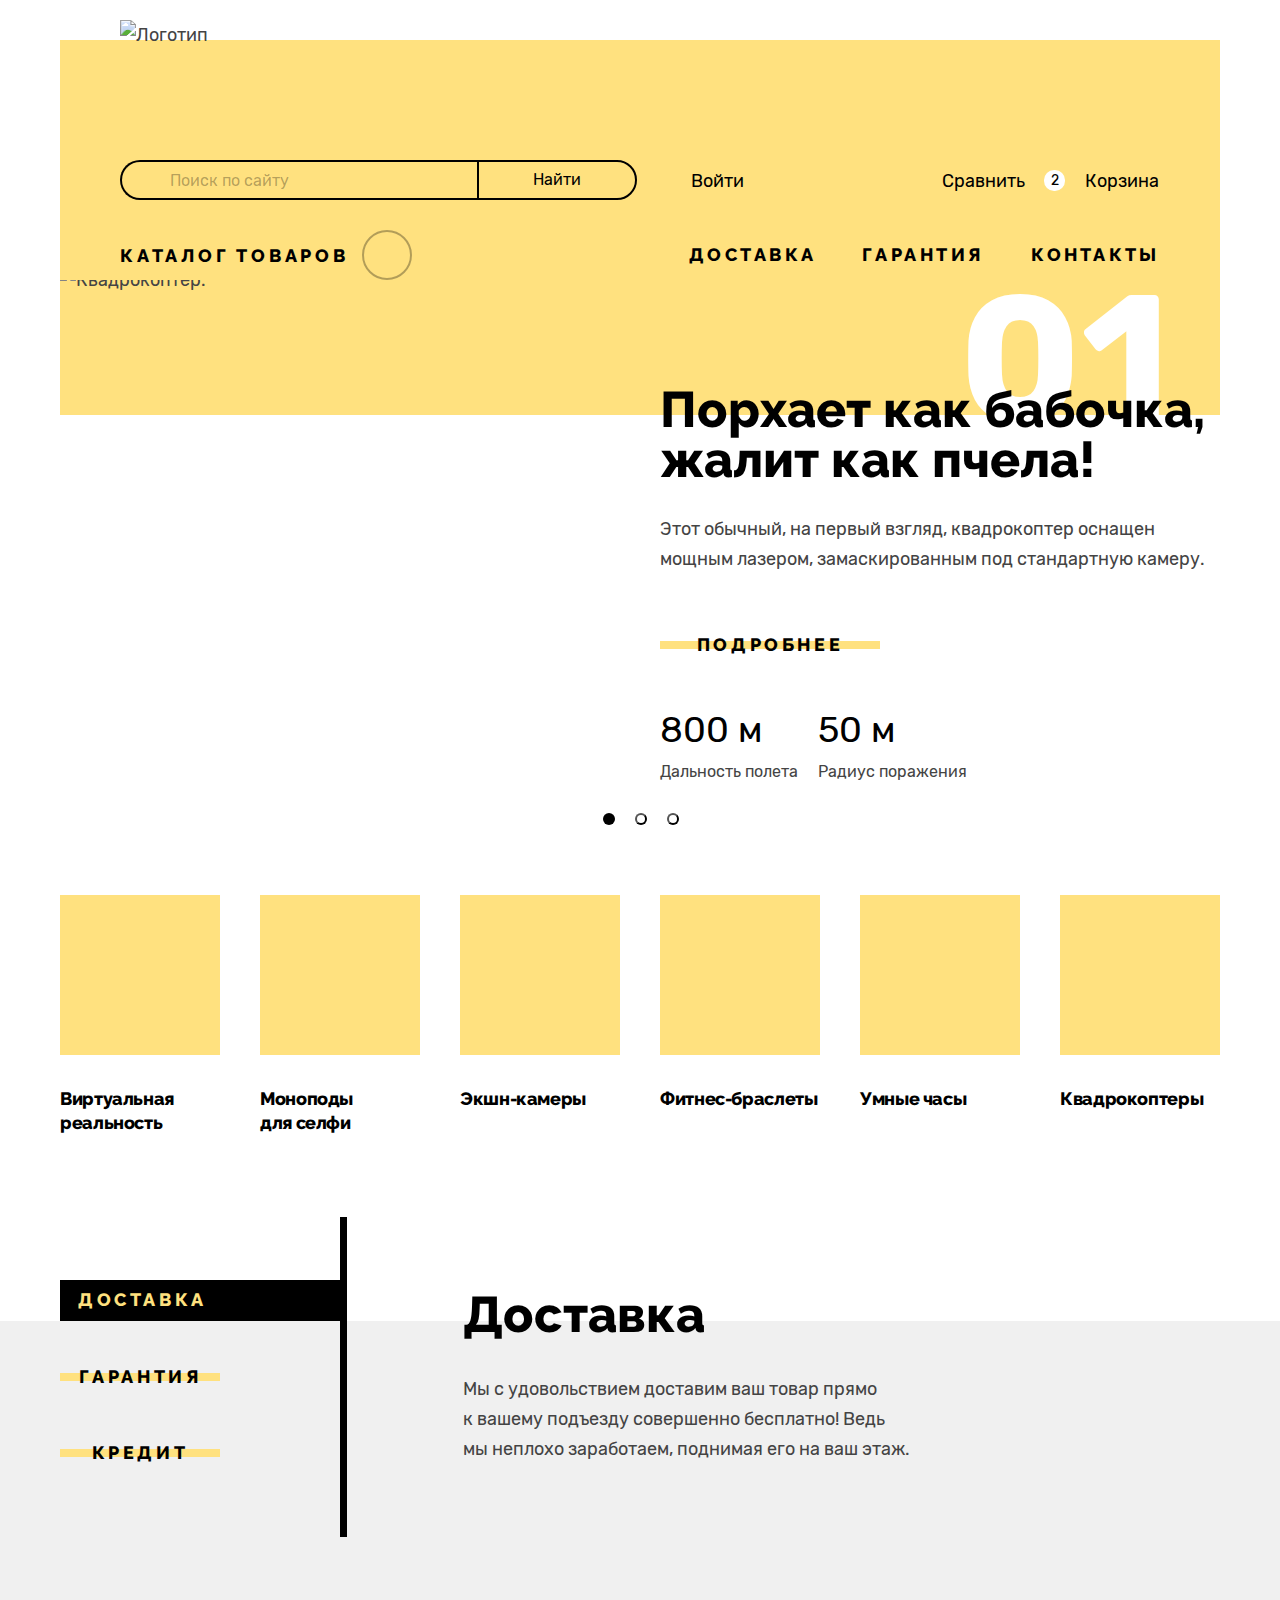
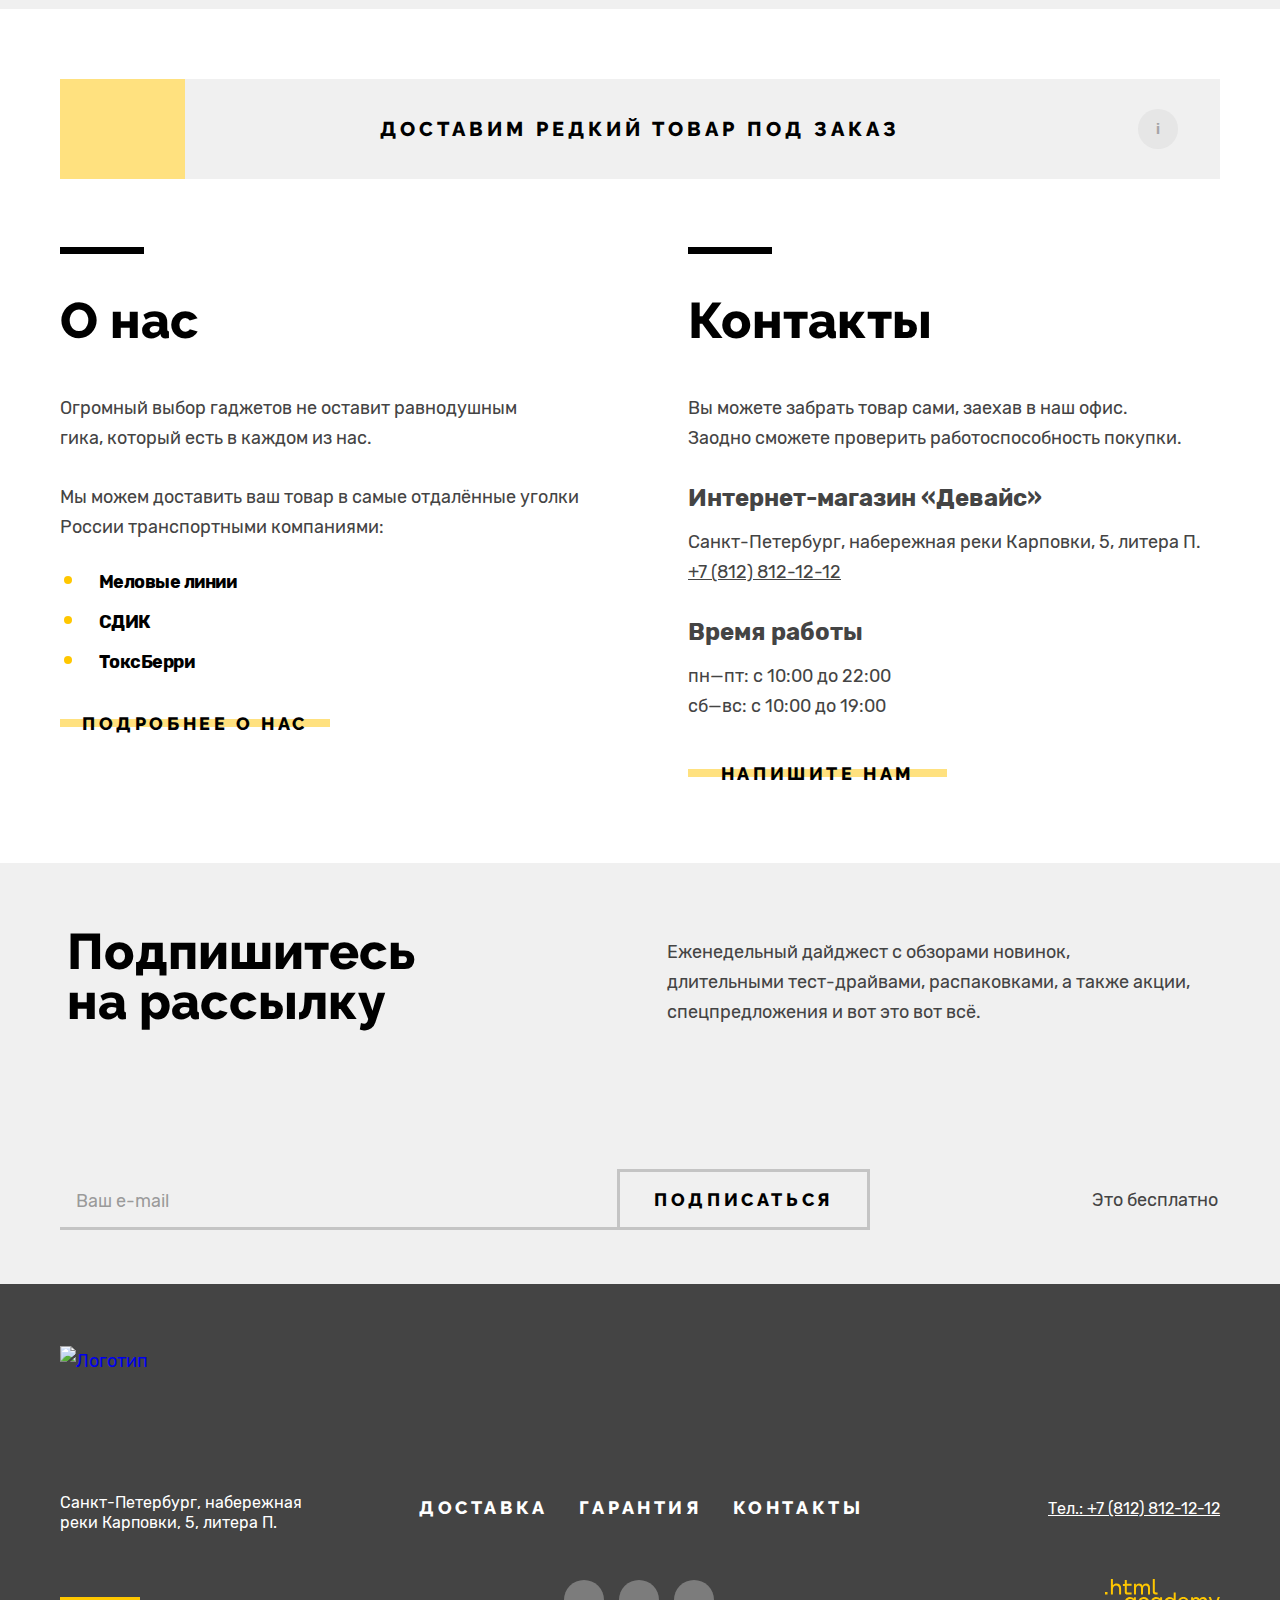
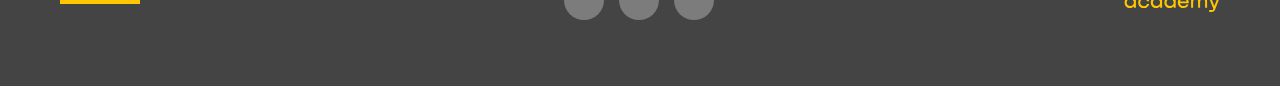
==== commit 92db1fdb: "last version" ====
--- a/index.html
+++ b/index.html
@@ -4,12 +4,14 @@
   <head>
     <meta charset="utf-8">
     <title>HTML Academy: Девайс</title>
+    <link rel="icon" type="image/png" sizes="32x32" href="images/favicon-32x32.png">
     <link rel="stylesheet" href="styles/styles.css">
   </head>
 
   <body>
     <div class="page-container">
       <header class="page-header content-wrapper">
+        <h1 class="visually-hidden">Сайт интернет-магазина Девайс</h1>
         <div class="header-wrapper">
           <a class="page-header-link">
             <img class="page-header-logo" src="images/header-logo.svg" width="145" height="36"
@@ -25,58 +27,64 @@
                   <button class="header-navigation-button" type="submit">Найти</button>
                 </form>
               </div>
-
-              <ul class="entry-list">
-                <li class="entry-list-item">
-                  <a class="navigation-link navigation-link-entry" href="#">
-                    <span class="entry-current-name">Войти</span>
-                  </a>
-                </li>
-              </ul>
-
-              <ul class="navigation-list">
-                <li class="navigation-list-item">
-                  <a class="navigation-link navigation-link-compare" href="#">Сравнить</a>
-                </li>
-                <li class="navigation-list-item navigation-popover-item">
-                  <a class="navigation-link navigation-link-bin" href="#">
-                    <span class="navigation-quantity">2</span>
-                    Корзина</a>
-                  <div class="popover popover-cart">
-                    <h3 class="visually-hidden">Открытая корзина</h3>
-                    <ul class="popover-list">
-                      <li class="popover-item">
-                        <a class="popover-item-link" href="#">
-                          <img class="popover-image" src="images/popover-amateur-selfie-stick.jpg" width="39"
-                            height="43" alt="Любительская селфи палка.">
-                          <h4 class="popover-title">Любительская селфи-палка</h4>
-                        </a>
-                        <button class="popover-item-button" type="button"
-                          aria-label="Удалить товар из корзины"></button>
-                      </li>
-                      <li class="popover-item">
-                        <a class="popover-item-link" href="#">
-                          <img class="popover-image" src="images/popover-professional-selfie-stick.jpg" width="39"
-                            height="43" alt="Профессиональная селфи палка">
-                          <h4 class="popover-title">Профессиональная
-                            селфи-палка</h4>
-                        </a>
-                        <button class="popover-item-button" type="button"
-                          aria-label="Удалить товар из корзины"></button>
-                      </li>
-                    </ul>
-                    <div class="popover-price-wrapper">
-                      <p class="popover-products-about">Товаров:
-                        <span class="popover-product-quantity">2</span>
-                      </p>
-                      <p class="popover-price">Сумма:
-                        <span class="popover-product-price">2000 ₽</span>
-                      </p>
-                    </div>
-                    <a class="popover-link" href="#">Открыть корзину</a>
-                  </div>
-                </li>
-              </ul>
+              <div class="entry-list-wrapper">
+                <ul class="entry-list">
+                  <li class="entry-list-item">
+                    <a class="navigation-link navigation-link-entry" href="#">
+                      <span class="entry-current-name">Войти</span>
+                    </a>
+                  </li>
+                </ul>
+              </div>
+              <div class="navigation-list-wrapper">
+                <ul class="navigation-list">
+                  <li class="navigation-list-item">
+                    <a class="navigation-link navigation-link-compare" href="#">Сравнить</a>
+                  </li>
+                  <li class="navigation-list-item navigation-popover-item">
+                    <a class="navigation-link navigation-link-bin" href="#">
+                      <span class="navigation-quantity">2</span>
+                      Корзина</a>
+                    <div class="popover">
+                      <div class="popover-wrapper">
+                        <h2 class="visually-hidden">Открытая корзина</h2>
+                        <ul class="popover-list">
+                          <li class="popover-item">
+                            <a class="popover-item-link" href="#">
+                              <img class="popover-image" src="images/popover-amateur-selfie-stick.jpg" width="39"
+                                height="43" alt="Любительская селфи палка.">
+                              <h3 class="popover-title">Любительская селфи-палка</h3>
+                            </a>
+                            <button class="popover-item-button" type="button"
+                              aria-label="Удалить товар из корзины"></button>
+                          </li>
+                          <li class="popover-item">
+                            <a class="popover-item-link" href="#">
+                              <img class="popover-image" src="images/popover-professional-selfie-stick.jpg" width="39"
+                                height="43" alt="Профессиональная селфи палка">
+                              <h3 class="popover-title">Профессиональная
+                                селфи-палка</h3>
+                            </a>
+                            <button class="popover-item-button" type="button"
+                              aria-label="Удалить товар из корзины"></button>
+                          </li>
+                        </ul>
+                        <div class="popover-price-wrapper">
+                          <p class="popover-products-about">Товаров:
+                            <span class="popover-product-quantity">2</span>
+                          </p>
+                          <p class="popover-price">Сумма:
+                            <span class="popover-product-price">2000 ₽</span>
+                          </p>
+                        </div>
+
+                        <a class="popover-link" href="#">Открыть корзину</a>
+
+                      </div>
+                    </div>
+                  </li>
+                </ul>
+              </div>
             </div>
 
             <div class="menu-wrapper">
@@ -86,7 +94,7 @@
                 <div class="dropdown-wrapper">
                   <ul class="dropdown-list">
                     <li class="dropdown-item">
-                      <a class="dropdown-item-link dropdown-item-link-active " href="#">Виртуальная реальность</a>
+                      <a class="dropdown-item-link" href="#">Виртуальная реальность</a>
                     </li>
                     <li class="dropdown-item">
                       <a class="dropdown-item-link" href="catalog.html">Моноподы для селфи</a>
@@ -116,7 +124,7 @@
               </div>
               <ul class="main-menu-list">
                 <li class="menu-list-item">
-                  <a class="menu-list-item-link menu-item-link-current" href="#">Доставка</a>
+                  <a class="menu-list-item-link" href="#">Доставка</a>
                 </li>
                 <li class="menu-list-item">
                   <a class="menu-list-item-link" href="#">Гарантия</a>
@@ -131,7 +139,7 @@
       </header>
 
       <main class="main-index main-container">
-        <h1 class="visually-hidden">Сайт интернет-магазина Девайс</h1>
+
 
         <section class="slider content-wrapper">
           <h2 class="visually-hidden">Демонстрация товаров интернет-магазина Девайс</h2>
@@ -309,7 +317,6 @@
             <ul class="service-list-description">
               <li class="service-description-item service-list-delivery service-description-active">
                 <h3 class="service-list-caption">Доставка</h3>
-
                 <p class="service-list-about delivery-about">Мы с удовольствием доставим ваш товар прямо к&nbsp;вашему
                   подъезду совершенно бесплатно! Ведь мы&nbsp;неплохо заработаем, поднимая его на ваш этаж.</p>
               </li>
@@ -391,7 +398,9 @@
                   placeholder="Ваш e-mail" required>
                 <button class="button subscribe-button" type="submit">Подписаться</button>
               </form>
-              <span class="subscribe-row">Это бесплатно</span>
+              <div class="subscribe-row-box">
+                <span class="subscribe-row">Это бесплатно</span>
+              </div>
             </div>
           </div>
         </section>
@@ -467,14 +476,15 @@
           </div>
           <form class="modal-form" action="https://echo.htmlacademy.ru/" method="post">
             <div class="modal-name-box">
-              <label for="input-name" class="modal-input-label modal-person-label">Ваше имя:</label>
-              <input type="text" class="name-input" id="input-name" placeholder="Введите имя" reqiured>
+              <label for="input-name" class="modal-input-label">Ваше имя:</label>
+              <input type="text" class="name-input modal-person-input" id="input-name" placeholder="Введите имя"
+                required>
               <span class="input-error-row"></span>
             </div>
             <div class="modal-email-box">
-              <label for="email-input" class="modal-input-label modal-envelope-label">Ваш e-mail:</label>
-              <input type="email" class="name-input input-error" id="email-input" placeholder="Введите Ваш e-mail"
-                required>
+              <label for="email-input" class="modal-input-label ">Ваш e-mail:</label>
+              <input type="email" class="name-input modal-envelope-input input-error" id="email-input"
+                placeholder="Введите Ваш e-mail" required>
               <span class="input-error-row">Забавный у вас адрес</span>
             </div>
             <div class="must-have-wrapper">
@@ -484,8 +494,10 @@
             <div class="modal-buttons-wrapper">
               <label class="quantity-label" for="quantity-input">Количество:</label>
               <button class="tooltip" type="button">
-                <span class="tooltip-text">Постараемся найти, сколько нужно. Привезём сколько получится по требованиям
-                  к провозу багажа.</span>
+                <span class="tooltip-text-wrapper">
+                  <span class="tooltip-text">Постараемся найти, сколько нужно. Привезём сколько получится по требованиям
+                    к&nbsp;провозу багажа.</span>
+                </span>
               </button>
               <div class="modal-buttons-box">
                 <button class="decrease-button" type="button">
--- a/styles/styles.css
+++ b/styles/styles.css
@@ -74,9 +74,8 @@
 }
 
 .page-header {
-  background-color: #FFE17F;
-}
-
+  background-color: #ffe17f;
+}
 
 .page-header-link,
 .page-header-logo {
@@ -96,7 +95,7 @@
   row-gap: 15px;
   z-index: 2;
   width: 100%;
-  background-color: #FFE17F;
+  background-color: #ffe17f;
   left: 0;
   display: none;
   top: 100%;
@@ -114,19 +113,39 @@
   display: flex;
 }
 
-.dropdown-box:focus-within .dropdown-link::after,
-.dropdown-box:hover .dropdown-link::after,
+.dropdown-box:focus-within .dropdown-wrapper {
+  display: flex;
+}
+
+.dropdown-link:hover::after {
+  opacity: 1;
+}
+
+.dropdown-box:focus-within .dropdown-link::after {
+  background-image: url("../images/dropdown-minus.svg");
+  opacity: 0.3;
+}
+
+.dropdown-box:focus-within .dropdown-link:hover::after {
+  opacity: 1;
+}
+
+.dropdown-box:hover .dropdown-link::after {
+  background-image: url("../images/dropdown-minus.svg");
+}
+
+.dropdown-link:hover::after {
+  background-image: url("../images/dropdown-minus.svg");
+  opacity: 1;
+}
+
 .dropdown-box:active .dropdown-link::after {
-  background-image: url(../images/dropdown-minus.svg);
+  background-image: url("../images/dropdown-minus.svg");
   opacity: 1;
 }
 
-.dropdown-box:focus-within .dropdown-wrapper {
-  display: flex;
-}
-
-.dropdown-box:focus-within .dropdown-link {
-  outline: 2px solid #AF4FFF;
+.dropdown-link:focus {
+  outline: 2px solid #af4fff;
   outline-offset: 2px;
 }
 
@@ -135,23 +154,19 @@
 }
 
 .dropdown-item-link:focus {
-  outline: 2px solid #AF4FFF;
+  outline: 2px solid #af4fff;
   outline-offset: 3px;
 }
 
-
 .dropdown-item-link:active {
   opacity: 0.3;
   outline: none;
 }
 
-
-
-
-
-
-.dropdown-link:hover::after {
-  opacity: 1;
+.dropdown-link:active {
+  /*НЕ РАБОТАЕТ!!*/
+  border: none;
+  outline: none;
 }
 
 .header-wrapper::before {
@@ -168,6 +183,7 @@
   z-index: 3;
   top: 20px;
   left: 60px;
+  margin-right: 7px;
 }
 
 .page-header-link:hover {
@@ -175,7 +191,7 @@
 }
 
 .page-header-link:focus {
-  outline: 2px solid #AF4FFF;
+  outline: 2px solid #af4fff;
 }
 
 .page-header-link:active {
@@ -183,8 +199,6 @@
   outline: none;
   border: none;
 }
-
-
 
 .header-wrapper {
   position: relative;
@@ -221,12 +235,12 @@
   outline: none;
 }
 
-.header-form-input:focus~.header-form-label::before {
+.header-form-input:focus ~ .header-form-label::before {
   content: "";
   display: block;
   min-width: 358px;
   min-height: 40px;
-  outline: 2px solid #AF4FFF;
+outline: 2px solid #af4fff;
   outline-offset: 2px;
   position: absolute;
   top: 0;
@@ -234,12 +248,16 @@
 }
 
 .header-form-input:placeholder-shown {
-  background-color: #FFE17F;
+  background-color: #ffe17f;
 }
 
 .header-form-input:not(:placeholder-shown) {
   color: #000000;
-  background-color: #FFE17F;
+background-color: #ffe17f;
+  outline: none;
+}
+
+.header-form-input:not(:placeholder-shown):focus ~ .header-form-label::before {
   outline: none;
 }
 
@@ -248,6 +266,10 @@
 }
 
 .header-form-input::placeholder {
+  font-family: "Rubik", sans-serif;
+  font-size: 16px;
+  line-height: 20px;
+  font-weight: 400;
   color: rgba(0, 0, 0, 0.3);
 }
 
@@ -259,7 +281,7 @@
   padding: 8px 10px 8px 10px;
   border: 2px solid #000000;
   border-radius: 0 20px 20px 0;
-  background-color: #FFE17F;
+  background-color: #ffe17f;
   font-weight: 400;
   width: 160px;
   cursor: pointer;
@@ -275,11 +297,17 @@
   display: block;
   min-width: 160px;
   min-height: 40px;
-  outline: 2px solid #AF4FFF;
+  outline: 2px solid #af4fff;
   outline-offset: 2px;
   position: absolute;
   top: 0;
   right: 0;
+}
+
+.header-navigation-button:focus-visible,
+.bullet-button:focus-visible,
+.range-toggle {
+  outline: none;
 }
 
 .header-navigation-button:active {
@@ -303,9 +331,7 @@
 
 .navigation-wrapper {
   display: grid;
-  /*grid-template-columns: 517px 232px 258px;*/
   grid-template-columns: 517px 266px 258px;
-  /*column-gap: 17px;*/
   margin-bottom: 30px;
   align-items: start;
 }
@@ -321,13 +347,18 @@
 }
 
 .slider-prev {
-  position: absolute;
-  top: 0;
+	position: absolute;
+  left: 28px;
+  top: 193px;
+  cursor: pointer;
 }
 
 .slider-next {
-  position: absolute;
-  top: 0;
+	position: absolute;
+  transform: rotate(180deg);
+  top: 193px;
+  left: 541px;
+  cursor: pointer;
 }
 
 .slider-item {
@@ -339,11 +370,6 @@
   /* display: none;*/
 }
 
-.slider-screen-active {
-  /*display: inherit;*/
-}
-
-
 .navigation-list {
   display: flex;
   flex-wrap: wrap;
@@ -354,7 +380,6 @@
   column-gap: 17px;
   padding-top: 6px;
 }
-
 
 .navigation-quantity {
   position: absolute;
@@ -373,8 +398,6 @@
   align-items: center;
   text-align: center;
 }
-
-
 
 .navigation-link-compare::before {
   content: "";
@@ -394,6 +417,8 @@
   padding-bottom: 3px;
   padding-left: 8px;
   padding-right: 2px;
+  position: relative;
+  z-index: 6;
 }
 
 .navigation-link:hover {
@@ -401,8 +426,7 @@
 }
 
 .navigation-link:focus {
-  outline: 2px solid #AF4FFF;
-
+  outline: 2px solid #af4fff;
 }
 
 .navigation-link:active {
@@ -420,16 +444,19 @@
   padding-left: 7px;
 }
 
-
 .navigation-link-entry::before {
   content: "";
   display: inline-block;
   width: 13px;
   height: 12px;
-  background-image: url(../images/user-navigation-icon.svg);
+  background-image: url("../images/user-navigation-icon.svg");
   background-repeat: no-repeat;
   background-position: center center;
   margin-right: 9px;
+}
+
+.navigation-link-exit {
+  color: rgba(0, 0, 0, 0.3);
 }
 
 .navigation-link-bin::before {
@@ -443,8 +470,6 @@
   margin-right: 7px;
 }
 
-
-
 .popover-list {
   list-style-type: none;
   margin: 0;
@@ -459,7 +484,6 @@
   line-height: 20px;
   color: #ffffff;
   font-weight: 400;
-
 }
 
 .popover-products-about {
@@ -473,11 +497,10 @@
   text-align: right;
 }
 
-
 .popover-item {
   display: flex;
   justify-content: space-between;
-  margin-bottom: 41px;
+  margin-bottom: 40px;
 }
 
 .popover-item:last-child {
@@ -500,7 +523,7 @@
   position: relative;
   background-image: url("../images/popover-item-button-close.svg");
   background-repeat: no-repeat;
-  background-position: center center
+  background-position: center center;
 }
 
 .popover-item-button:hover {
@@ -508,7 +531,7 @@
 }
 
 .popover-item-button:focus {
-  outline: 2px solid #AF4FFF;
+  outline: 2px solid #af4fff;
   outline-offset: 4px;
 }
 
@@ -521,8 +544,6 @@
   display: flex;
   flex-wrap: wrap;
   column-gap: 23px;
-  /*padding-top: 20px;
-  padding-bottom: 23px;*/
   text-decoration: none;
   color: #ffffff;
   font-size: 16px;
@@ -534,7 +555,7 @@
 }
 
 .popover-item-link:focus {
-  outline: 2px solid #AF4FFF;
+  outline: 2px solid #af4fff;
   outline-offset: 2px;
 }
 
@@ -544,6 +565,8 @@
 }
 
 .popover-title {
+  font-size: 16px;
+  line-height: 20px;
   width: 172px;
   margin: 0;
   padding: 0;
@@ -553,7 +576,7 @@
 .popover-price-wrapper {
   display: flex;
   flex-wrap: wrap;
-  margin-bottom: 33px;
+  margin-bottom: 32px;
 }
 
 .popover-link {
@@ -571,57 +594,58 @@
 }
 
 .popover-link:hover {
-  background-color: #FFE17F;
+  background-color: #ffe17f;
 }
 
 .popover-link:focus {
-  outline: 2px solid #AF4FFF;
+  outline: 2px solid #af4fff;
   outline-offset: 2px;
 }
 
 .popover-link:active {
-  background-color: #FFE17F;
+  background-color: #ffe17f;
   color: rgba(0, 0, 0, 0.3);
   outline: none;
 }
 
+.navigation-popover-item {
+  position: relative;
+}
+
 .popover {
+  position: absolute;
+  right: -75px;
+  top: 100%;
+  z-index: 5;
+  display: none;
+  padding-top: 8px;
+}
+
+.popover-wrapper {
   width: 320px;
   padding: 20px 20px 15px 20px;
-  display: none;
   font-size: 16px;
   line-height: 20px;
   color: #ffffff;
   font-weight: 400;
   background-color: #000000;
   min-height: 300px;
-  position: absolute;
-  right: -75px;
-  top: 38px;
-  z-index: 5;
-}
-
-.popover::before {
+  position: relative;
+}
+
+.popover-wrapper::before {
   content: "";
   display: block;
   width: 14px;
   height: 6px;
-  background-image: url(../images/popover-triangle.svg);
+  background-image: url("../images/popover-triangle.svg");
   background-repeat: no-repeat;
   background-position: center center;
   position: absolute;
-  top: 0;
-  top: -6px;
-  padding-right: 171px;
-  padding-bottom: 0px;
-  right: 18%;
+  top: -8px;
+  right: 59px;
   padding: 0 100px 10px 100px;
 }
-
-.navigation-popover-item {
-  position: relative;
-}
-
 
 .navigation-popover-item:hover .popover,
 .navigation-popover-item:focus-within .popover,
@@ -652,7 +676,6 @@
   justify-content: space-between;
   flex-wrap: wrap;
   align-items: center;
-
 }
 
 .main-menu-list {
@@ -688,7 +711,7 @@
 }
 
 .menu-list-item-link:focus {
-  outline: 2px solid #AF4FFF;
+  outline: 2px solid #af4fff;
   outline-offset: 2px;
 }
 
@@ -718,14 +741,15 @@
   opacity: 0.6;
 }
 
-.menu-item-link-current:focus,
-.menu-item-link-current:focus.menu-item-link-current::after {
-  outline: none;
+.menu-item-link-current:focus {
+  outline: 2px solid #af4fff;
+  outline-offset: 3px;
 }
 
 .menu-item-link-current:active,
 .menu-item-link-current:active.menu-item-link-current::after {
   opacity: 0.3;
+  outline: none;
 }
 
 .slider-item-wrapper {
@@ -754,7 +778,6 @@
   margin-bottom: 12px;
 }
 
-
 .selfie-about-list {
   column-gap: 40px;
 }
@@ -775,7 +798,6 @@
   line-height: 30px;
   font-weight: 400;
 }
-
 
 .slider-item-link {
   margin-bottom: 50px;
@@ -799,23 +821,10 @@
   display: block;
   width: 100%;
   height: 8px;
-  background-color: #FFE17F;
+  background-color: #ffe17f;
   position: absolute;
   top: calc(50% - 4px);
   z-index: -1;
-}
-
-.slider-prev {
-  left: 28px;
-  top: 193px;
-  cursor: pointer;
-}
-
-.slider-next {
-  transform: rotate(180deg);
-  top: 193px;
-  left: 541px;
-  cursor: pointer;
 }
 
 .slider-button {
@@ -827,7 +836,7 @@
   background-position: center center;
   border: none;
   background-color: transparent;
-  z-index: 5;
+  z-index: 1;
 }
 
 .slider-button:hover {
@@ -835,10 +844,9 @@
 }
 
 .slider-button:focus {
-  outline: 2px solid #AF4FFF;
+  outline: 2px solid #af4fff;
   outline-offset: 2px;
 }
-
 
 .slider-button:active {
   opacity: 0.3;
@@ -870,7 +878,7 @@
   display: flex;
   align-items: center;
   text-decoration: none;
-  font-family: "Raleway";
+  font-family: "Raleway", sans-serif;
   font-size: 18px;
   line-height: 21px;
   font-weight: 800;
@@ -879,7 +887,6 @@
   letter-spacing: 0.21em;
   z-index: 5;
   position: relative;
-
 }
 
 .dropdown-link::after {
@@ -921,7 +928,7 @@
   column-gap: 20px;
   position: absolute;
   left: calc(47% - 2px);
-  bottom: 0;
+  top: calc(100% - 12px);
 }
 
 .frame-wrapper {
@@ -953,17 +960,16 @@
   position: absolute;
   background-color: transparent;
   top: -2px;
-  left: -1px;
+  left: -2px;
   display: none;
 }
-
 
 .bullet-button:hover {
   opacity: 0.6;
 }
 
 .bullet-button:focus::before {
-  outline: 2px solid #AF4FFF;
+  outline: 2px solid #af4fff;
   outline-offset: 2px;
   display: block;
 }
@@ -971,7 +977,10 @@
 .bullet-button:active {
   opacity: 0.3;
   outline: none;
-
+}
+
+.bullet-button:active::before {
+  outline: none;
 }
 
 .bullet-active {
@@ -981,7 +990,6 @@
 
 .bullet-active:hover {
   background-color: rgba(0, 0, 0, 0.6);
-
 }
 
 .bullet-active:active {
@@ -1018,7 +1026,7 @@
   font-size: 180px;
   line-height: 142px;
   justify-content: flex-end;
-  background-color: #FFE17F;
+  background-color: #ffe17f;
   padding: 10px 50px 0 60px;
   color: #ffffff;
   z-index: -1;
@@ -1042,24 +1050,24 @@
   content: "";
   display: block;
   min-height: 160px;
-  background-color: #FFE17F;
+  background-color: #ffe17f;
   background-repeat: no-repeat;
   background-position: center center;
 }
 
 .products-category-link:hover::before {
-  background-color: #FFC700;
+  background-color: #ffc700;
+}
+
+.products-category-link:focus {
+  outline: 2px solid #af4fff;
+  outline-offset: 2px;
 }
 
 .products-category-link:active {
   opacity: 0.3;
-}
-
-.products-category-link:focus {
-  outline: 2px solid #AF4FFF;
-  outline-offset: 2px;
-}
-
+  outline: none;
+}
 
 .products-category-link {
   display: block;
@@ -1081,7 +1089,6 @@
 
 .virtual-reality-link::before {
   background-image: url("../images/category-virtual-reality.svg");
-
 }
 
 .monopods-link::before {
@@ -1114,6 +1121,8 @@
 .service-wrapper {
   display: flex;
   align-items: flex-start;
+  position: relative;
+  z-index: 2;
 }
 
 .service::before {
@@ -1142,13 +1151,11 @@
   background-color: #000000;
   position: absolute;
   left: 280px;
-
 }
 
 .service-list-item:not(:last-child) {
   margin-bottom: 35px;
 }
-
 
 .service-list-description {
   list-style-type: none;
@@ -1156,7 +1163,6 @@
   margin: 0;
   padding: 0;
 }
-
 
 .service-list-link {
   text-decoration: none;
@@ -1179,7 +1185,7 @@
   display: block;
   width: 100%;
   height: 8px;
-  background-color: #FFE17F;
+  background-color: #ffe17f;
   position: absolute;
   top: calc(50% - 4px);
   left: 0;
@@ -1188,7 +1194,7 @@
 
 .service-link-active {
   width: 280px;
-  color: #FFE17F;
+  color: #ffe17f;
   background-color: #000000;
   align-items: center;
   padding-top: 9px;
@@ -1203,15 +1209,15 @@
 }
 
 .service-list-link:hover {
-  background-color: #FFE17F;
+  background-color: #ffe17f;
 }
 
 .service-list-link:focus {
-  outline: 2px solid #AF4FFF;
+  outline: 2px solid #af4fff;
 }
 
 .service-list-link:active {
-  background-color: #FFCC33;
+  background-color: #ffcc33;
   border: none;
   outline: none;
 }
@@ -1230,7 +1236,7 @@
 .service-link-active:focus {
   background-color: #000000;
   padding-left: 65px;
-  outline: 2px solid #AF4FFF;
+  outline: 2px solid #af4fff;
   transition: padding 0.3s;
 }
 
@@ -1241,20 +1247,9 @@
   outline: none;
 }
 
-
 .service-description-item {
-  /*display: none;*/
+  display: none;
   padding: 73px 63px 73px 116px;
-}
-
-.service-wrapper {
-  position: relative;
-  z-index: 2;
-}
-
-.service-list-warranty,
-.service-list-сredit {
-  display: none;
 }
 
 .service-list-caption {
@@ -1266,7 +1261,7 @@
   color: #000000;
   font-weight: 800;
   margin-bottom: 34px;
-
+  width: 480px;
 }
 
 .service-description-active {
@@ -1307,8 +1302,8 @@
   width: 171px;
   height: 195px;
   position: absolute;
-  right: 25px;
-  top: 60px;
+  right: 28px;
+  top: 62px;
 }
 
 .service-list-сredit {
@@ -1343,12 +1338,12 @@
   color: #000000;
 }
 
-
 .order-link::before {
   content: "";
   display: block;
   width: 125px;
-  height: 100px;
+  min-height: 100px;
+  height: 100%;
   background-image: url("../images/service-delivery-link-img.svg");
   background-color: #ffe17f;
   background-repeat: no-repeat;
@@ -1369,12 +1364,12 @@
   width: 40px;
   height: 40px;
   text-align: center;
-  padding-top: 11px;
+  padding-top: 12px;
   padding-left: 4px;
 }
 
 .order-link:hover.order-link::before {
-  background-color: #FFC700;
+  background-color: #ffc700;
 }
 
 .order-link:hover.order-link::after {
@@ -1382,19 +1377,24 @@
 }
 
 .order-link:focus {
-  outline: 2px solid #AF4FFF;
+  outline: 2px solid #af4fff;
   box-shadow: none;
 }
 
-.order-link:active.order-link::before,
+
 .order-link:active.order-link::after,
 .order-link:active {
   opacity: 0.3;
   outline: none;
 }
 
+.order-link:active::before {
+  background-color: #ffc700;
+  opacity: 0.3;
+}
+
 .service-order-box {
-  background-color: #F0F0F0;
+  background-color: #f0f0f0;
   min-height: 100px;
   margin-bottom: 68px;
 }
@@ -1438,7 +1438,6 @@
   margin: 0;
   padding: 0;
   margin-bottom: 23px;
-  /* margin-bottom: 30px;*/
 }
 
 .about-us-contacts .about-us-text {
@@ -1459,7 +1458,7 @@
 }
 
 .about-us-item {
-  color: #FFC700;
+  color: #ffc700;
   font-size: 26px;
   padding-left: 12px;
 }
@@ -1482,6 +1481,7 @@
 
 .about-us-link {
   font-family: "Raleway", sans-serif;
+  font-weight: 800;
   display: inline-block;
   width: 270px;
   position: relative;
@@ -1500,7 +1500,7 @@
   width: 100%;
   height: 8px;
   position: absolute;
-  background-color: #FFE17F;
+  background-color: #ffe17f;
   top: calc(50% - 5px);
   z-index: -1;
   left: 0;
@@ -1508,6 +1508,7 @@
 
 .about-us-contact-link {
   font-family: "Raleway", sans-serif;
+  font-weight: 800;
   display: inline-block;
   width: 259px;
   position: relative;
@@ -1526,7 +1527,7 @@
   width: 100%;
   height: 8px;
   position: absolute;
-  background-color: #FFE17F;
+  background-color: #ffe17f;
   top: calc(50% - 5px);
   z-index: -1;
   left: 0;
@@ -1547,7 +1548,7 @@
 }
 
 .about-us-phonenumber:focus-visible {
-  outline: 2px solid #AF4FFF;
+  outline: 2px solid #af4fff;
   outline-offset: 2px;
 }
 
@@ -1559,14 +1560,22 @@
 
 .subscribe-wrapper {
   padding-top: 64px;
-  padding-bottom: 59px;
+  padding-bottom: 54px;
 }
 
 .subscribe-box {
   display: flex;
   flex-wrap: wrap;
   justify-content: space-between;
-  margin-bottom: 146px;
+  margin-bottom: 142px;
+}
+
+.subscribe-row-box {
+  width: 350px;
+  display: flex;
+  justify-content: flex-end;
+  flex-wrap: wrap;
+  column-gap: 5px;
 }
 
 .subscribe-slogan {
@@ -1602,7 +1611,6 @@
 
 .subscribe-form-box {
   display: flex;
-  justify-content: space-between;
   align-items: center;
   flex-wrap: wrap;
 }
@@ -1616,14 +1624,15 @@
 .subscribe-button {
   width: 253px;
   font-family: "Raleway", sans-serif;
+  font-weight: 800;
   line-height: 21px;
   color: #000000;
   letter-spacing: 0.2em;
   text-transform: uppercase;
   font-size: 18px;
   padding: 13px 8px;
-  background-color: #F0F0F0;
-  border: 3px solid #C4C4C4;
+  background-color: #f0f0f0;
+  border: 3px solid #c4c4c4;
   cursor: pointer;
 }
 
@@ -1634,7 +1643,7 @@
 }
 
 .subscribe-button:focus {
-  outline: 2px solid #AF4FFF;
+  outline: 2px solid #af4fff;
   outline-offset: 2px;
 }
 
@@ -1651,13 +1660,13 @@
 
 .subscribe-form-input {
   border: none;
-  border-bottom: 3px solid #C4C4C4;
+  border-bottom: 3px solid #c4c4c4;
   padding: 17px 16px 11px 16px;
-}
-
-.subscribe-form-input:focus-visible {
-  outline: 2px solid #AF4FFF;
-  outline-offset: 2px;
+  color: #444444;
+  font-family: "Rubik", sans-serif;
+  font-size: 18px;
+  line-height: 30px;
+  font-weight: 400;
 }
 
 .subscribe-form-input::placeholder {
@@ -1669,22 +1678,34 @@
 }
 
 .subscribe-form-input:placeholder-shown {
-  background-color: #F0F0F0;
+  background-color: #f0f0f0;
 }
 
 .subscribe-form-input:not(:placeholder-shown) {
-  color: #444444;
-  background-color: #F0F0F0;
-  font-size: 18px;
-  line-height: 30px;
+  background-color: #f0f0f0;
   outline: none;
   border: none;
-  border-bottom: 3px solid #C4C4C4;
+  border-bottom: 3px solid #c4c4c4;
+}
+
+.subscribe-form-input:focus-visible {
+  outline: none;
+}
+
+.subscribe-form-input:focus {
+  background-color: #dcdcdc;
+  outline: none;
 }
 
 .subscribe-form-input:disabled {
   opacity: 0.3;
 }
+
+/*КЛАСС ДЛЯ ОШИБКИ ПОЛЯ ПОДПИСИ*/
+.subscribe-form-input-error {
+  border-bottom: 3px solid #ff3d3d;
+}
+
 
 .subscribe-row {
   display: inline-block;
@@ -1708,7 +1729,7 @@
 }
 
 .footer-logo-link:focus {
-  outline: 2px solid #AF4FFF;
+  outline: 2px solid #af4fff;
 }
 
 .footer-logo-link:active {
@@ -1729,9 +1750,10 @@
   content: "";
   width: 80px;
   height: 7px;
-  background-color: #FFC700;
+  background-color: #ffc700;
   display: block;
   margin-top: 64px;
+  letter-spacing: -0.006em;
 }
 
 .footer-contacts-wrapper {
@@ -1757,14 +1779,14 @@
   display: none;
   width: 100%;
   height: 2px;
-  background-color: #FFC700;
+  background-color: #ffc700;
   position: absolute;
   bottom: -4px;
   left: 0;
 }
 
 .footer-contacts-link:hover {
-  color: #FFC700;
+  color: #ffc700;
 }
 
 .footer-contacts-link:hover.footer-contacts-link::after {
@@ -1772,7 +1794,7 @@
 }
 
 .footer-contacts-link:focus {
-  outline: 2px solid #AF4FFF;
+  outline: 2px solid #af4fff;
   outline-offset: 5px;
 }
 
@@ -1784,7 +1806,6 @@
 .footer-contacts-link:active.footer-contacts-link::after {
   display: block;
   opacity: 0.3;
-
 }
 
 .footer-nav {
@@ -1800,12 +1821,11 @@
 .footer-nav-list {
   display: flex;
   flex-wrap: wrap;
-  column-gap: 30px;
+  column-gap: 31px;
   list-style-type: none;
   margin: 0;
   padding: 0;
 }
-
 
 .footer-socials-list {
   display: flex;
@@ -1821,6 +1841,9 @@
 .html-academy-logo {
   text-align: right;
   width: 227px;
+  display: flex;
+  flex-direction: column;
+  padding-top: 6px;
 }
 
 .footer-socials-wrapper {
@@ -1855,7 +1878,7 @@
 }
 
 .footer-socials-link:hover {
-  background-color: #FFC700;
+  background-color: #ffc700;
 }
 
 .footer-socials-link:focus {
@@ -1867,16 +1890,15 @@
   outline: none;
 }
 
-
 .footer-socials-link:focus::after {
-  outline: 2px solid #AF4FFF;
+  outline: 2px solid #af4fff;
   outline-offset: 2px;
   display: block;
   border: none;
 }
 
 .footer-socials-link:active {
-  background-color: #FFC700;
+  background-color: #ffc700;
 }
 
 .footer-socials-link:active::before {
@@ -1922,22 +1944,22 @@
 }
 
 .phonenumber-link:hover {
-  color: #FFC700;
+  color: #ffc700;
 }
 
 .phonenumber-link:focus {
-  outline: 2px solid #AF4FFF;
+  outline: 2px solid #af4fff;
   outline-offset: 2px;
 }
 
 .phonenumber-link:active {
   outline: none;
-  color: #FFC700;
+  color: #ffc700;
   opacity: 0.3;
 }
 
 .footer-academy-logo {
-  fill: #FFC700;
+  fill: #ffc700;
 }
 
 .footer-html-academy-link:hover .footer-academy-logo {
@@ -1951,15 +1973,14 @@
 }
 
 .footer-html-academy-link:focus .footer-academy-logo {
-  fill: #FFC700;
-  outline: 1px solid #AF4FFF;
+  fill: #ffc700;
+  outline: 1px solid #af4fff;
   outline-offset: 2px;
-
 }
 
 .footer-html-academy-link:focus-visible .footer-academy-logo {
-  fill: #FFC700;
-  outline: 1px solid #AF4FFF;
+  fill: #ffc700;
+  outline: 1px solid #af4fff;
   outline-offset: 2px;
   border: none;
 }
@@ -1971,7 +1992,7 @@
 }
 
 .footer {
-  background-color: #444444
+  background-color: #444444;
 }
 
 .footer-wrapper {
@@ -1986,7 +2007,6 @@
 
 .inner-header {
   padding: 35px 60px 34px 60px;
-
 }
 
 .inner-header-caption {
@@ -1997,12 +2017,12 @@
   color: #000000;
   margin: 0;
   padding: 0;
-
   margin-bottom: 15px;
 }
 
 .breadcrumbs-list {
   display: flex;
+  flex-wrap: wrap;
   margin: 0;
   padding: 0;
   list-style-type: none;
@@ -2019,7 +2039,7 @@
 }
 
 .breadcrumbs-link:focus {
-  outline: 2px solid #AF4FFF;
+  outline: 2px solid #af4fff;
   outline-offset: 2px;
 }
 
@@ -2065,11 +2085,36 @@
   box-sizing: content-box;
   width: 11px;
   height: 10px;
+  padding: 10px;
+  position: relative;
+}
+
+.product-sorting-link::before {
+  content: "";
+  display: block;
+  width: 11px;
+  height: 10px;
   background-image: url("../images/sorting-mark-up.svg");
   background-repeat: no-repeat;
   background-position: center center;
-  padding: 10px;
+  color: #000000;
   opacity: 0.2;
+}
+
+.product-sorting-link:hover::before {
+  opacity: 0.5;
+}
+
+.product-sorting-link:focus {
+  outline: 2px solid #af4fff;
+}
+
+.product-sorting-link:active::before {
+  opacity: 1;
+}
+
+.product-sorting-link:active {
+  outline: none;
 }
 
 .product-sorting-link.down {
@@ -2084,7 +2129,7 @@
 }
 
 .catalog-products {
-  background-color: #F0F0F0;
+  background-color: #f0f0f0;
 }
 
 .catalog-products-wrapper {
@@ -2099,13 +2144,12 @@
 
 .filter-container-wrapper {
   width: 320px;
-  /*padding: 25px 60px 5px 60px;*/
 }
 
 .filter-container {
   padding-top: 25px;
   padding-left: 60px;
-  padding-right: 40px;
+  padding-right: 60px;
 }
 
 .filter-caption {
@@ -2119,7 +2163,7 @@
   letter-spacing: 0.2em;
   text-transform: uppercase;
   text-align: left;
-  margin-bottom: 9px;
+  margin-bottom: 12px;
 }
 
 .filter-caption::after {
@@ -2128,7 +2172,7 @@
   width: 100%;
   height: 2px;
   background-color: #000000;
-  margin-top: 59px;
+  margin-top: 58px;
 }
 
 .filter-list {
@@ -2143,7 +2187,6 @@
   line-height: 20px;
   color: #000000;
   position: relative;
-
 }
 
 .filter-label::before {
@@ -2178,20 +2221,31 @@
   top: 0;
 }
 
+.filter-radio-txt::before {
+  content: "";
+  display: none;
+  width: 24px;
+  height: 24px;
+  outline: 2px solid #af4fff;
+  position: absolute;
+  top: 2px;
+  left: -2px;
+}
+
 .filter-label-row {
   padding-left: 35px;
+  letter-spacing: -0.04em;
 }
 
 .filter-radio-item {
   margin-bottom: 10px;
 }
 
-
-.filter-radio-input[type="radio"]:checked+.filter-radio-label::before {
+.filter-radio-input[type="radio"]:checked + .filter-radio-label::before {
   border-color: #000000;
 }
 
-.filter-radio-input[type="radio"]:checked+.filter-radio-label::after {
+.filter-radio-input[type="radio"]:checked + .filter-radio-label::after {
   content: "";
   display: block;
   width: 8px;
@@ -2203,13 +2257,65 @@
   left: 6px;
 }
 
-.filter-input[type="checkbox"]:checked+.filter-label::before {
+.filter-input[type="checkbox"]:checked + .filter-label::before {
   background-image: url("../images/checkbox-mark.svg");
   background-repeat: no-repeat;
   background-position: center center;
   border-color: #000000;
 }
 
+.filter-input[type="checkbox"]:hover + .filter-label,
+.filter-radio-input[type="radio"]:hover + .filter-radio-label {
+  opacity: 0.6;
+}
+
+.filter-input[type="checkbox"]:active + .filter-label,
+.filter-radio-input[type="radio"]:active + .filter-radio-label {
+  opacity: 0.3;
+}
+
+.filter-label::after {
+  content: "";
+  display: none;
+  position: absolute;
+  width: 20px;
+  height: 20px;
+  outline: 2px solid #af4fff;
+  outline-offset: 2px;
+  border-radius: 0;
+  top: 0;
+  left: -36px;
+}
+
+.filter-input[type="checkbox"]:focus + .filter-label::after {
+  display: block;
+}
+
+.filter-input[type="checkbox"]:disabled + .filter-label::before {
+  color: rgba(0, 0, 0, 0.1);
+  opacity: 0.1;
+}
+
+.filter-input[type="checkbox"]:disabled + .filter-label {
+  opacity: 0.1;
+}
+
+.filter-radio-item {
+  position: relative;
+}
+
+.filter-radio-input[type="radio"]:focus ~ .filter-radio-txt::before {
+  display: block;
+}
+
+.filter-radio-input[type="radio"]:disabled + .filter-radio-label::before {
+  opacity: 0.1;
+}
+
+.filter-radio-input[type="radio"]:disabled + .filter-radio-label {
+  opacity: 0.1;
+}
+
 .filter-input {
   margin: 0;
   padding: 0;
@@ -2220,16 +2326,33 @@
   margin: 0;
   padding: 0;
   margin-bottom: 15px;
+  line-height: 20px;
+  color: #000000;
+  font-weight: 700;
+  letter-spacing: -0.02em;
 }
 
 .filter-price-caption {
-  margin-bottom: 20px;
+  margin-bottom: 28px;
 }
 
 .filter-color-caption {
-  margin-bottom: 11px;
-}
-
+  margin-bottom: 14px;
+}
+
+.filter-form-color {
+  position: relative;
+}
+
+.filter-form-color::before {
+  content: "";
+  display: block;
+  width: 100%;
+  height: 2px;
+  background-color: #000000;
+  position: absolute;
+  top: -47px;
+}
 
 .filter-item {
   margin-bottom: 7px;
@@ -2247,9 +2370,8 @@
   margin: 0;
   padding: 0;
   list-style-type: none;
-  margin-bottom: 35px;
-}
-
+  margin-bottom: 30px;
+}
 
 .filter-form-price,
 .filter-form-color,
@@ -2260,8 +2382,8 @@
 }
 
 .filter-form-button {
-  width: 100%;
-  padding: 0;
+  width: 220px;
+  padding: 10px 5px;
   margin: 0;
   border: none;
   position: relative;
@@ -2281,23 +2403,23 @@
   display: block;
   width: 100%;
   height: 8px;
-  background-color: #FFE17F;
+  background-color: #ffe17f;
   position: absolute;
   z-index: -1;
   top: calc(50% - 4px);
+  left: 0;
 }
 
 .filter-form-button:hover {
-  background-color: #FFE17F;
-
+  background-color: #ffe17f;
 }
 
 .filter-form-button:focus {
-  outline: 2px solid #AF4FFF;
+  outline: 2px solid #af4fff;
 }
 
 .filter-form-button:active {
-  background-color: #FFCC33;
+  background-color: #ffcc33;
   outline: none;
   border: none;
 }
@@ -2316,18 +2438,18 @@
   width: 100%;
   height: 2px;
   background-color: #000000;
-  margin-bottom: 8px;
+  margin-bottom: 11px;
   margin-top: 30px;
 }
 
 .bluetooth-caption {
-  margin-bottom: 8px;
+  margin-bottom: 15px;
+  letter-spacing: -0.02em;
 }
 
 .cards-container {
   width: 840px;
   background-color: #ffffff;
-
 }
 
 .products-image {
@@ -2335,6 +2457,51 @@
   margin-bottom: 33px;
   max-width: 100%;
   height: 100%;
+}
+
+.products-image-wrapper {
+  position: relative;
+}
+
+.products-image-text {
+  display: none;
+  width: 220px;
+  font-family: "Raleway", sans-serif;
+  font-size: 18px;
+  line-height: 21px;
+  color: #000000;
+  font-weight: 800;
+  text-transform: uppercase;
+  letter-spacing: 0.2em;
+  position: absolute;
+  text-align: center;
+  z-index: 7;
+  top: 180px;
+  right: calc(50% - 110px);
+}
+
+.products-image-text::after {
+  content: "";
+  display: block;
+  height: 8px;
+  width: 100%;
+  background-color: #ffe17f;
+  position: absolute;
+  top: calc(50% - 4px);
+  left: 0;
+  z-index: -1;
+}
+
+.products-image-wrapper::after {
+  content: "";
+  display: none;
+  background-color: rgba(240, 240, 240, 0.8);
+  position: absolute;
+  top: 0;
+  left: 0;
+  bottom: 0;
+  right: 0;
+  z-index: 6;
 }
 
 .product-desc {
@@ -2349,6 +2516,31 @@
   row-gap: 44px;
 }
 
+/*КЛАСС ДЛЯ МЕТКИ NEW В КАРТОЧКАХ ТОВАРА*/
+.product-cards-item-new {
+  position: relative;
+}
+
+.product-cards-item-new::after {
+  content: "new";
+  width: 60px;
+  height: 60px;
+  border-radius: 50%;
+  color: rgba(0, 0, 0, 0.6);
+  border: 2px solid rgba(0, 0, 0, 0.6);
+  font-family: "Raleway", sans-serif;
+  font-size: 14px;
+  line-height: 16px;
+  font-weight: 800;
+  display: flex;
+  justify-content: center;
+  align-items: center;
+  text-transform: uppercase;
+  position: absolute;
+  top: 46px;
+  right: 37px;
+}
+
 .product-cards-caption {
   margin: 0;
   padding: 0;
@@ -2356,20 +2548,59 @@
   line-height: 20px;
   color: #000000;
   width: 250px;
+  letter-spacing: -0.02em;
 }
 
 .product-item-link {
   text-decoration: none;
   display: block;
   padding: 1px;
+  position: relative;
+}
+
+.product-item-link:hover .products-image-wrapper::after {
+  display: block;
+}
+
+.product-item-link:hover .products-image-text {
+  display: block;
+}
+
+.product-item-link:hover .product-desc {
+  opacity: 0.6;
+}
+
+.product-item-link:focus {
+  outline: 2px solid #af4fff;
+  outline-offset: 2px;
+}
+
+.product-item-link:active .products-image-wrapper::after {
+  display: block;
+}
+
+.product-item-link:active .products-image-text {
+  display: block;
+}
+
+.product-item-link:active .product-desc {
+  opacity: 0.3;
+}
+
+.product-item-link:active {
+  outline: none;
+}
+
+.product-item-link:active .products-image-text::after {
+  background-color: #ffc700;
 }
 
 .product-sorting {
   display: grid;
-  grid-template-columns: 210px 1fr 124px;
+  grid-template-columns: 207px 1fr 124px;
   min-height: 70px;
-  background-color: #F0F0F0;
-  padding: 0 40px 0 40px;
+  background-color: #f0f0f0;
+  padding: 10px 40px;
   justify-content: center;
   align-items: center;
 }
@@ -2390,6 +2621,7 @@
   font-size: 18px;
   line-height: 30px;
   min-width: 141px;
+  max-width: 100%;
   min-height: 30px;
   justify-self: center;
   border: none;
@@ -2397,8 +2629,23 @@
   background-color: transparent;
   background-image: url("../images/select-arrow-down.svg");
   background-repeat: no-repeat;
-  background-position: center right 15px;
+  background-position: center right 9px;
   cursor: pointer;
+  padding-right: 30px;
+}
+
+.product-sorting-select:hover {
+  opacity: 0.6;
+}
+
+.product-sorting-select:focus {
+  outline: 2px solid #af4fff;
+  outline-offset: 2px;
+}
+
+.product-sorting-select:active {
+  opacity: 0.3;
+  outline: none;
 }
 
 .catalog-products-button {
@@ -2422,10 +2669,9 @@
 }
 
 .catalog-products-button:focus {
-  outline: 2px solid #AF4FFF;
+  outline: 2px solid #af4fff;
   outline-offset: 2px;
 }
-
 
 .catalog-products-button:active {
   border: 3px solid #000000;
@@ -2434,9 +2680,19 @@
 }
 
 .pagination-box {
-  display: grid;
-  grid-template-columns: 128px 1fr 141px;
-  background-color: #EBEBEB;
+  display: flex;
+  align-items: center;
+  background-color: #ebebeb;
+}
+
+.pagination-link-prev {
+  min-width: 128px;
+  max-width: 187px;
+}
+
+.pagination-link-next {
+  min-width: 141px;
+  max-width: 187px;
 }
 
 .pagination-link-prev,
@@ -2445,41 +2701,84 @@
   text-decoration: none;
   line-height: 21px;
   font-weight: 800;
-  padding: 25px;
-}
-
-.pagination-link-prev {
-  color: #444444;
-  opacity: 0.2;
-}
-
-.pagination-link-next {
-  color: #000000;
+  text-transform: uppercase;
+  letter-spacing: 0.2em;
+  color: #000000;
+  font-size: 18px;
+  padding: 25px 22px 25px 25px;
+  }
+
+.pagination-link-prev:hover,
+.pagination-link-next:hover {
+  background-color: #dcdcdc;
+}
+
+.pagination-link-prev:focus,
+.pagination-link-next:focus {
+  background-color: #f0f0f0;
+  outline: 2px solid #af4fff;
+  outline-offset: 2px;
+}
+
+.pagination-link-prev:active,
+.pagination-link-next:active {
+  background-color: #dcdcdc;
+  color: rgba(0, 0, 0, 0.3);
+  outline: none;
+}
+
+.pagination-link-current {
+  color: rgba(68, 68, 68, 0.3);
+  background-color: rgba(235, 235, 235, 1);
 }
 
 .pagination-list {
+  padding: 0;
+  margin: 0;
   display: flex;
   flex-wrap: wrap;
   list-style-type: none;
   justify-content: center;
-
+  flex-grow: 1;
 }
 
 .pagination-link {
   text-decoration: none;
   font-size: 16px;
   line-height: 20px;
-  opacity: 0.3;
-  color: inherit;
-  padding: 10px 15px;
+  padding: 10px 12px;
+  color: rgba(68, 68, 68, 0.3);
+}
+
+.pagination-link:hover {
+  color: rgba(68, 68, 68, 1);
+}
+
+.pagination-link:focus {
+  color: rgba(68, 68, 68, 0.3);
+  outline: 2px solid #af4fff;
+  outline-offset: 2px;
+}
+
+.pagination-link:active {
+  color: rgba(68, 68, 68, 0.1);
+  outline: none;
+}
+
+.pagination-link-item-current {
+  color: rgba(68, 68, 68, 0.6);
 }
 
 .pagination-list-item {
   display: flex;
+  min-width: 40px;
+  min-height: 40px;
+  justify-content: center;
+  align-items: center;
 }
 
 .range-scale {
-  background-color: #DCDCDC;
+  background-color: #dcdcdc;
   position: relative;
   height: 2px;
   margin-bottom: 5px;
@@ -2500,7 +2799,7 @@
   border: 2px solid #000000;
   border-radius: 50%;
   cursor: pointer;
-  background-color: #EBEBEB;
+  background-color: #ebebeb;
 }
 
 .range-toggle::before {
@@ -2508,11 +2807,11 @@
   display: none;
   width: 18px;
   height: 18px;
-  outline: 2px solid #AF4FFF;
+  outline: 2px solid #af4fff;
   position: absolute;
   outline-offset: 3px;
-  top: -1px;
-  left: -1px;
+  top: -2px;
+  left: -2px;
 }
 
 .range-toggle:hover {
@@ -2547,11 +2846,18 @@
   color: rgba(0, 0, 0, 0.3);
   font-size: 14px;
   line-height: 20px;
+  position: relative;
+}
+
+.catalog-filter-label-text {
+  position: absolute;
+  left: -2px;
+  top: calc(50% - 10px);
 }
 
 .range-wrapper-inputs {
   margin-left: -12px;
-  margin-bottom: 40px;
+  margin-bottom: 46px;
 }
 
 .catalog-filter-label:not(:last-child) {
@@ -2559,10 +2865,23 @@
 }
 
 .range-input {
-  width: 68px;
+  padding: 0;
+  margin: 0;
   background-color: transparent;
   border: none;
   color: rgba(0, 0, 0, 0.3);
+  padding-left: 18px;
+  padding-right: 7px;
+  min-width: 45px;
+  max-width: 90px;
+  font-family: "Rubik", sans-serif;
+  font-size: 14px;
+  line-height: 20px;
+}
+
+.range-input:focus {
+  outline: 2px solid #af4fff;
+  outline-offset: 2px;
 }
 
 .toggle-min {
@@ -2582,11 +2901,7 @@
 
 .service,
 .subscribe {
-  background-color: #F0F0F0;
-}
-
-.ddd {
-  display: none;
+  background-color: #f0f0f0;
 }
 
 /*МОДАЛЬНОЕ ОКНО*/
@@ -2600,7 +2915,7 @@
   z-index: 5;
   display: flex;
   justify-content: center;
-  align-items: flex-start;
+  align-items: center;
 }
 
 .modal {
@@ -2629,11 +2944,13 @@
 }
 
 .modal-input-label {
+  display: block;
   font-weight: 700;
   font-size: 18px;
   line-height: 20px;
   color: #000000;
   margin-bottom: 14px;
+  letter-spacing: -0.02em;
 }
 
 .modal-button {
@@ -2655,7 +2972,7 @@
 }
 
 .modal-button:focus {
-  outline: 2px solid #AF4FFF;
+  outline: 2px solid #af4fff;
   outline-offset: 2px;
 }
 
@@ -2670,43 +2987,21 @@
   color: #000000;
 }
 
-.modal-envelope-label {
-  position: relative;
-}
-
-.modal-envelope-label::after {
-  content: "";
-  display: block;
-  width: 15px;
-  height: 12px;
+.modal-envelope-input {
   background-image: url("../images/modal-envelope.svg");
-  position: absolute;
-  bottom: -50px;
-  right: 19px;
   background-repeat: no-repeat;
-  background-position: center;
-}
-
-.modal-person-label {
-  position: relative;
-}
-
-.modal-person-label::after {
-  content: "";
-  display: block;
-  width: 15px;
-  height: 12px;
+  background-position: center right 20px;
+}
+
+.modal-person-input {
   background-image: url("../images/modal-person-mark.svg");
-  position: absolute;
-  bottom: -50px;
-  right: 19px;
   background-repeat: no-repeat;
-  background-position: center;
+  background-position: center right 20px;
 }
 
 .must-have-input:placeholder-shown,
 .name-input:placeholder-shown {
-  background-color: #F0F0F0;
+  background-color: #f0f0f0;
   border: none;
   font-family: inherit;
   font-size: 16px;
@@ -2715,6 +3010,20 @@
   color: rgba(0, 0, 0, 0.3);
 }
 
+.must-have-input:hover:placeholder-shown,
+.name-input:hover:placeholder-shown {
+  background-color: rgba(220, 220, 220, 1);
+  color: rgba(0, 0, 0, 0.3);
+}
+
+.must-have-input:focus,
+.name-input:focus {
+  background-color: rgba(240, 240, 240, 1);
+  color: rgba(0, 0, 0, 0.3);
+  outline: 2px solid #af4fff;
+  outline-offset: 2px;
+}
+
 .must-have-input:not(:placeholder-shown),
 .name-input:not(:placeholder-shown) {
   font-family: inherit;
@@ -2722,9 +3031,15 @@
   line-height: 20px;
   font-weight: 400;
   color: #000000;
-  background-color: #F0F0F0;
+  background-color: rgba(235, 235, 235, 1);
   outline: none;
   border: none;
+}
+
+.must-have-input:hover,
+.name-input:hover {
+  background-color: rgba(220, 220, 220, 1);
+  color: rgba(0, 0, 0, 0.3);
 }
 
 .decrease-button,
@@ -2734,7 +3049,7 @@
   border: none;
   width: 60px;
   min-height: 60px;
-  background-color: #F0F0F0;
+  background-color: #f0f0f0;
   cursor: pointer;
   position: relative;
 }
@@ -2742,41 +3057,46 @@
 .quantity-input:hover,
 .decrease-button:hover,
 .increase-button:hover {
-  background-color: #EBEBEB;
-}
-
-.decrease-button:hover.decrease-button::before,
-.increase-button:hover.increase-button::before {
+  background-color: #ebebeb;
+}
+
+.decrease-button:hover::before,
+.increase-button:hover::before {
   opacity: 0.6;
 }
+
+.quantity-input:hover {
+  color: rgba(0, 0, 0, 0.6);
+}
+
 
 .decrease-button:focus,
 .increase-button:focus {
-  outline: 2px solid #AF4FFF;
-  background-color: #EBEBEB;
-
+  outline: 2px solid #af4fff;
+  background-color: #f0f0f0;
 }
 
 .quantity-input:focus {
   border: none;
-  outline: 2px solid #AF4FFF;
-  background-color: #EBEBEB;
+  outline: 2px solid #af4fff;
+  background-color: #f0f0f0;
   outline-offset: -2px;
-}
-
-.decrease-button:active.decrease-button::before,
-.increase-button:active.increase-button::before {
-  background-color: #F0F0F0;
-  opacity: 0.3;
-  outline: none;
 }
 
 .decrease-button:active,
 .increase-button:active,
 .quantity-input:active {
-  background-color: #F0F0F0;
-  opacity: 0.3;
-  outline: none;
+  background-color: #f0f0f0;
+  outline: none;
+}
+
+.decrease-button:active::before,
+.increase-button:active::before {
+  opacity: 0.3;
+}
+
+.quantity-input:active {
+  color: rgba(0, 0, 0, 0.3);
 }
 
 .decrease-button:focus-visible,
@@ -2814,17 +3134,12 @@
   display: block;
   width: 16px;
   height: 16px;
-
   background-image: url("../images/modal-minus.svg");
   background-repeat: no-repeat;
   background-position: center center;
   position: absolute;
   top: calc(50% - 8px);
   left: calc(50% - 8px);
-}
-
-.modal-input-label {
-  display: block;
 }
 
 .modal-form {
@@ -2858,6 +3173,8 @@
   line-height: 20px;
   font-weight: 700;
   margin-bottom: 14px;
+  letter-spacing: -0.02em;
+  color: #000000;
 }
 
 .must-have-input {
@@ -2873,16 +3190,16 @@
   position: relative;
 }
 
-.tooltip:hover>.tooltip-text {
+.tooltip:hover > .tooltip-text-wrapper {
   display: block;
 }
 
 .tooltip:focus {
   border: none;
-  outline: none;
-}
-
-.tooltip:focus>.tooltip-text {
+  outline: 2px solid #af4fff;
+}
+
+.tooltip:focus > .tooltip-text {
   display: block;
   border: none;
 }
@@ -2893,6 +3210,8 @@
   font-weight: 700;
   margin-bottom: 14px;
   position: relative;
+  letter-spacing: -0.02em;
+  color: #000000;
 }
 
 .tooltip {
@@ -2902,17 +3221,20 @@
   display: inline-block;
   width: 26px;
   height: 26px;
-  background-color: #FFE17F;
+  background-color: #ffe17f;
   border-radius: 13px;
   background-image: url("../images/modal-i-mark.svg");
   background-repeat: no-repeat;
   background-position: center center;
   cursor: pointer;
   position: absolute;
-  right: 32px;
-  top: -5px;
-}
-
+  right: 34px;
+  top: -3px;
+}
+
+.tooltip:disabled {
+  opacity: 0.3;
+}
 
 .quantity-input {
   margin: 0;
@@ -2921,7 +3243,7 @@
   width: 60px;
   appearance: none;
   text-align: center;
-  background-color: #F0F0F0;
+  background-color: #f0f0f0;
   font-family: inherit;
   font-size: 16px;
   line-height: 20px;
@@ -2930,16 +3252,40 @@
   flex-shrink: 0;
 }
 
+.tooltip-text-wrapper {
+  display: none;
+  padding-top: 6px;
+  position: absolute;
+  top: 100%;
+  right: calc(100% - 61px);
+  z-index: 1;
+}
+
 .tooltip-text {
-  display: none;
-  margin: 0;
-  padding: 0;
+  display: block;
+  font-size: 16px;
+  line-height: 20px;
+  margin: 0;
   width: 200px;
   padding: 19px 17px 19px 20px;
-  position: absolute;
   background-color: #000000;
   color: #ffffff;
-  z-index: 1;
+  font-weight: 400;
+  font-family: "Rubik", sans-serif;
+  text-align: left;
+}
+
+.tooltip-text::before {
+  content: "";
+  display: block;
+  width: 16px;
+  height: 6px;
+  bottom: 100%;
+  background-image: url("../images/popover-triangle.svg");
+  background-repeat: no-repeat;
+  position: absolute;
+  right: 38px;
+  top: 0;
 }
 
 input[type="number"]::-webkit-outer-spin-button,
@@ -2994,7 +3340,7 @@
 .modal-form-button::before {
   content: "";
   display: block;
-  background-color: #FFE17F;
+  background-color: #ffe17f;
   height: 8px;
   position: absolute;
   width: 100%;
@@ -3003,15 +3349,15 @@
 }
 
 .modal-form-button:hover {
-  background-color: #FFE17F;
+  background-color: #ffe17f;
 }
 
 .modal-form-button:focus {
-  outline: 2px solid #AF4FFF;
+  outline: 2px solid #af4fff;
 }
 
 .modal-form-button:active {
-  background-color: #FFCC33;
+  background-color: #ffcc33;
   outline: none;
 }
 
@@ -3028,17 +3374,16 @@
   display: none;
 }
 
-
 .link:hover {
-  background-color: #FFE17F;
+  background-color: #ffe17f;
 }
 
 .link:focus {
-  outline: 2px solid #AF4FFF;
+  outline: 2px solid #af4fff;
 }
 
 .link:active {
-  background-color: #FFCC33;
+  background-color: #ffcc33;
   outline: none;
   border: none;
 }
@@ -3054,7 +3399,8 @@
 
 /*КЛАСС ДЛЯ ОШИБКИ ИНПУТА МОДАЛЬНОГО ОКНА*/
 .input-error {
-  outline: 2px solid #FF3D3D;
+  outline: 2px solid #ff3d3d;
+  outline-offset: -2px;
 }
 
 /*КЛАСС ДЛЯ ОШИБКИ СТРОКИ ПОД ИНПУТОМ МОДАЛЬНОГО ОКНА*/
@@ -3062,7 +3408,16 @@
   display: inline-block;
   font-size: 14px;
   line-height: 20px;
-  color: #FF3D3D;
+  color: #ff3d3d;
+}
+
+/*КЛАСС ДЛЯ НЕ АКТИВНОГО ИНПУТА МОДАЛЬНОГО ОКНА*/
+.name-input:disabled,
+.must-have-input:disabled,
+.decrease-button:disabled,
+.increase-button:disabled,
+.quantity-input:disabled {
+  opacity: 0.3;
 }
 
 /*АКТИВНОЕ СОСТОЯНИЕ ЭЛЕМЕНТА ВЫПАДАЮЩЕГО СПИСКА В ХЕДЕРЕ*/
@@ -3081,3 +3436,4 @@
   background-color: #ffffff;
   color: rgba(0, 0, 0, 0.3);
 }
+
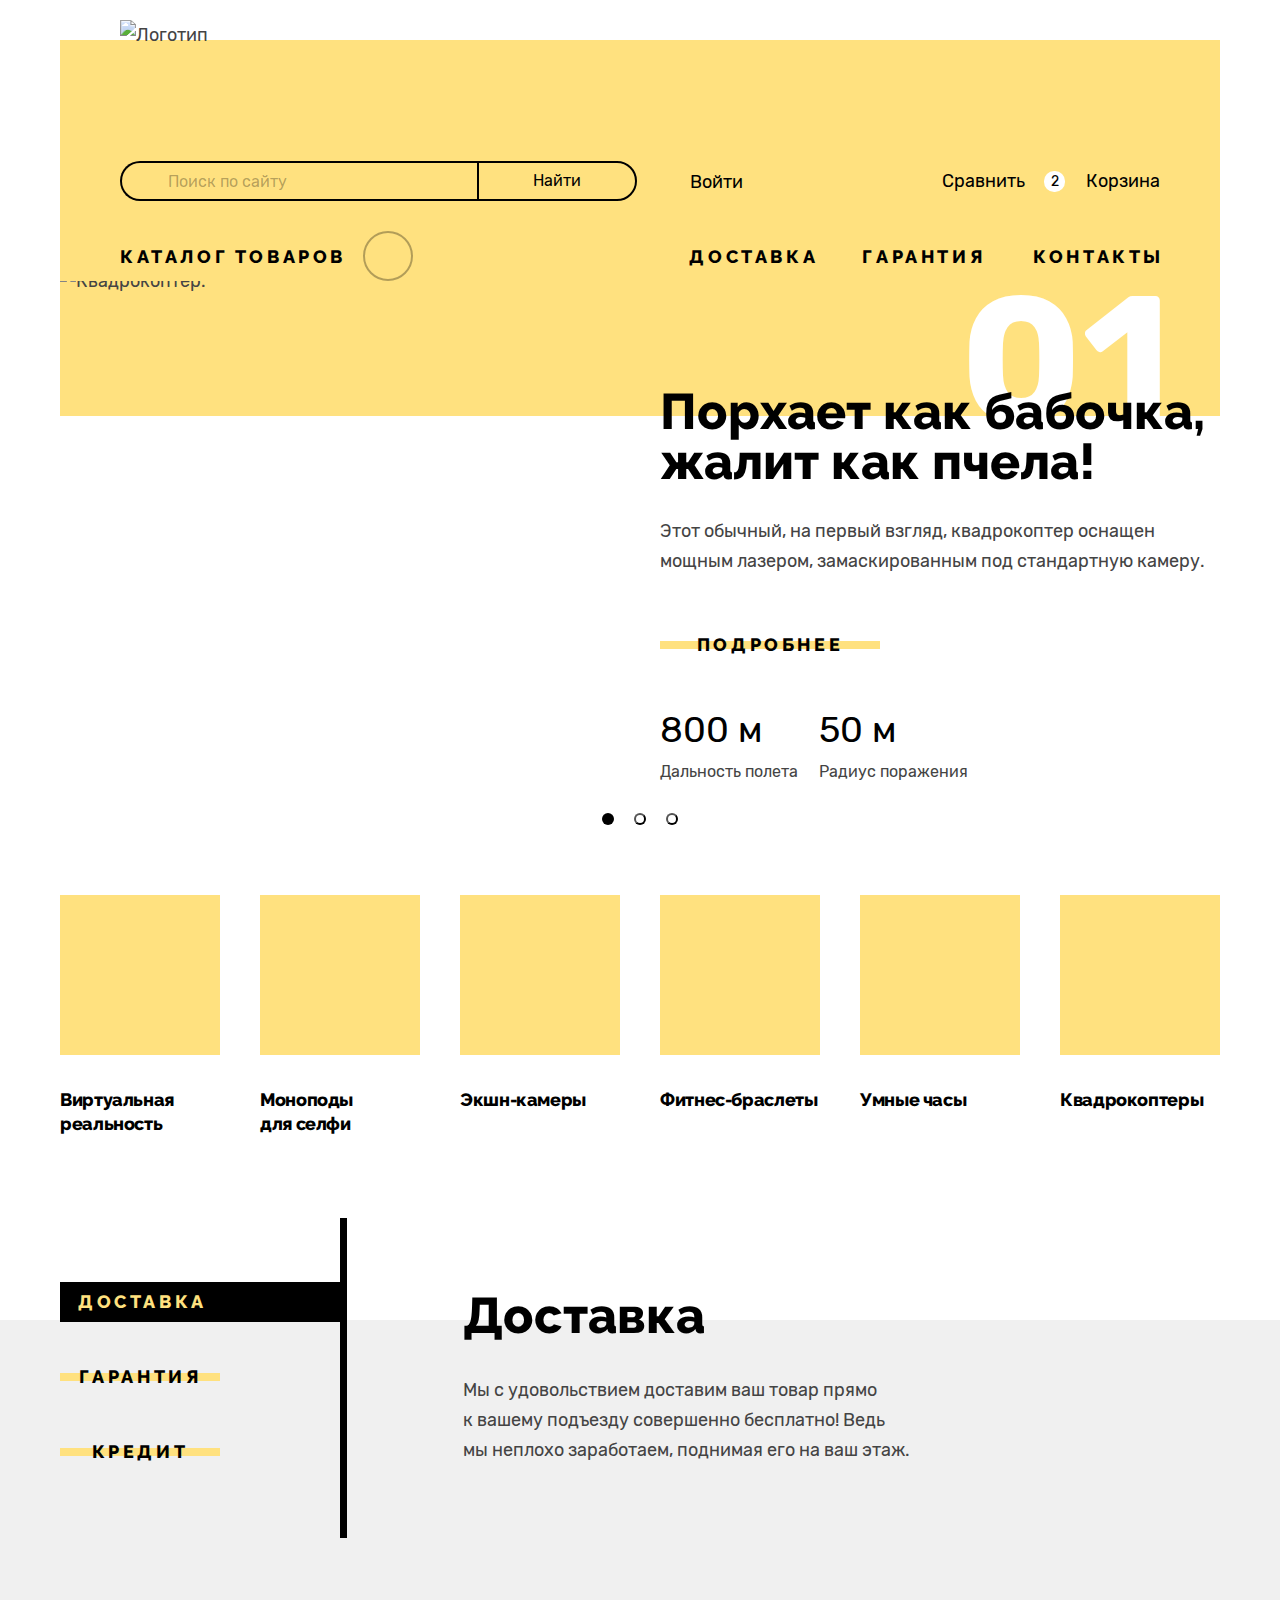
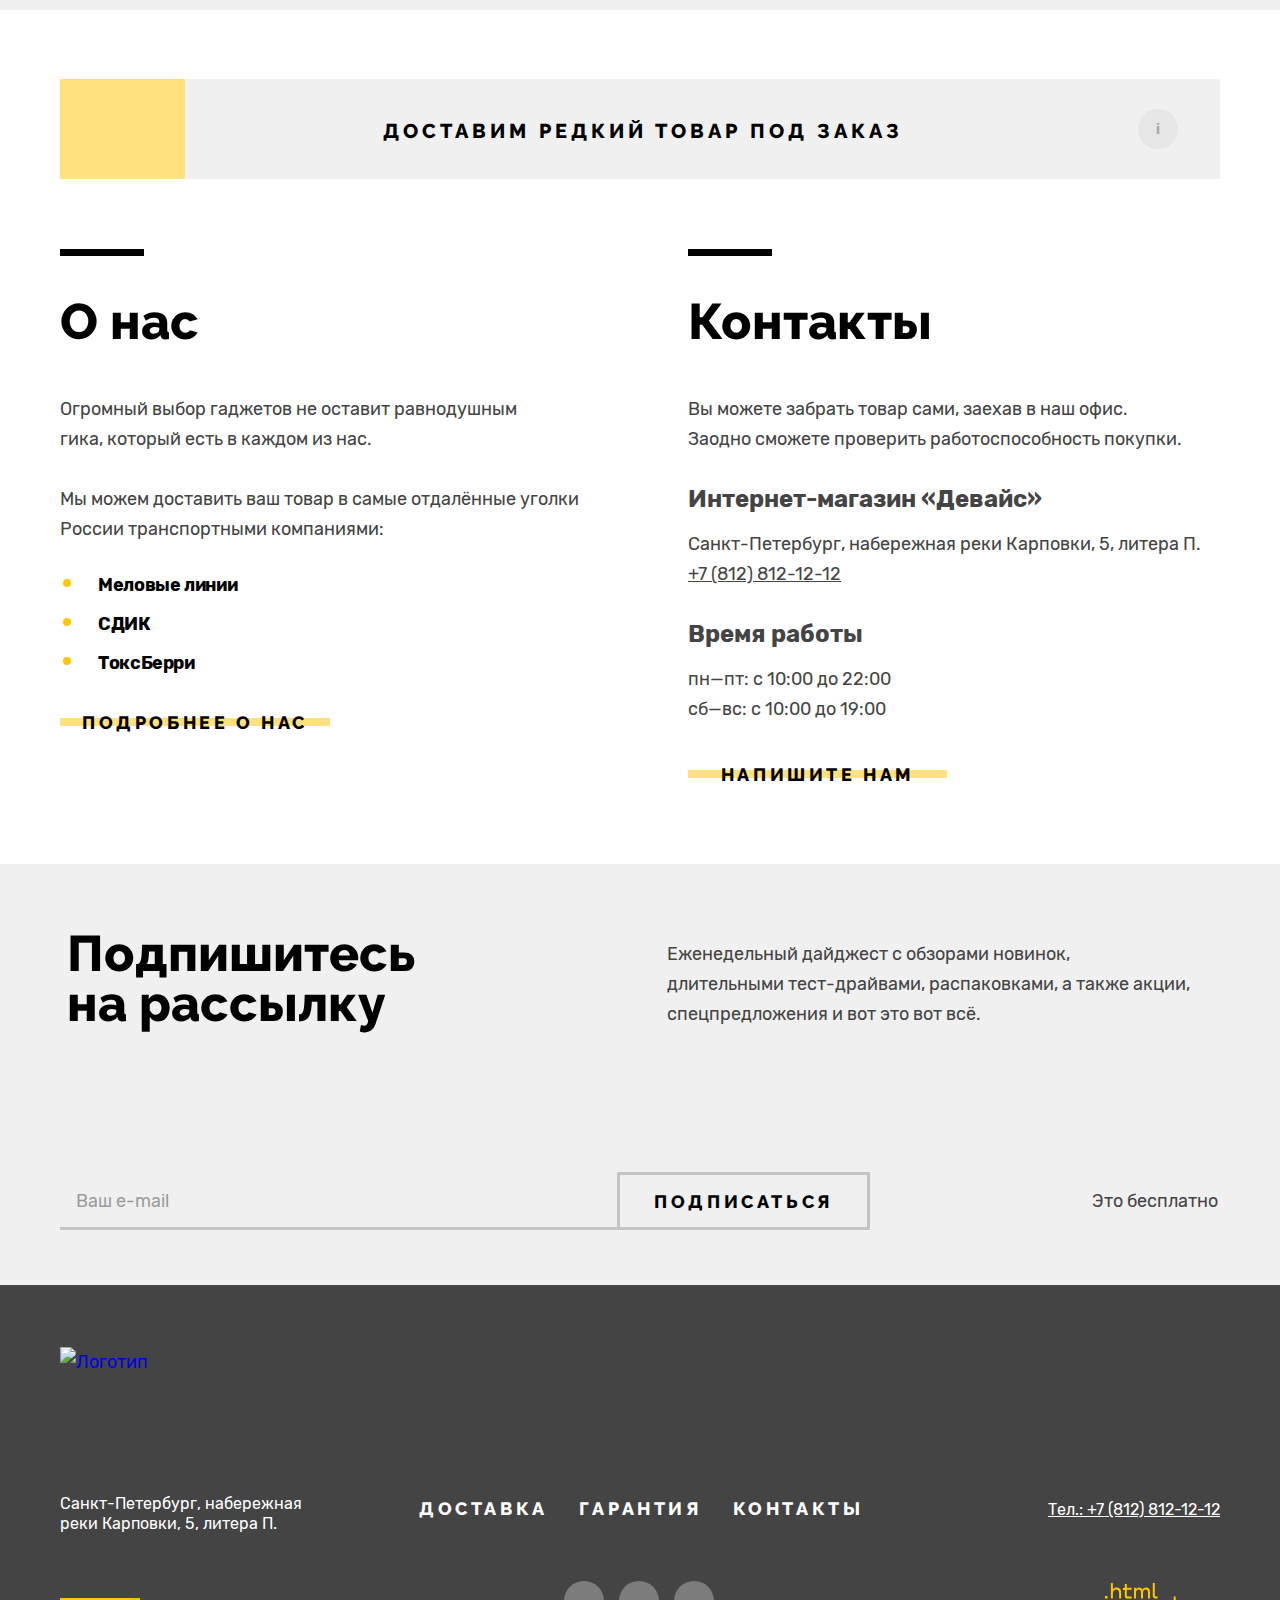
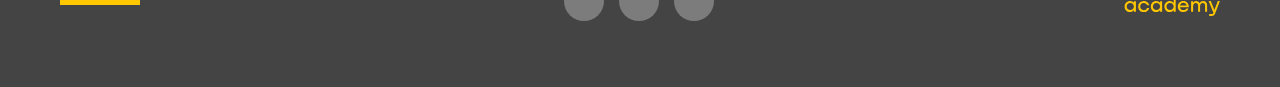
==== commit c94aab53: "end,last version" ====
--- a/index.html
+++ b/index.html
@@ -4,14 +4,14 @@
   <head>
     <meta charset="utf-8">
     <title>HTML Academy: Девайс</title>
+    <link rel="stylesheet" href="styles/styles.css">
     <link rel="icon" type="image/png" sizes="32x32" href="images/favicon-32x32.png">
-    <link rel="stylesheet" href="styles/styles.css">
   </head>
 
   <body>
     <div class="page-container">
       <header class="page-header content-wrapper">
-        <h1 class="visually-hidden">Сайт интернет-магазина Девайс</h1>
+        <h1 class="visually-hidden">Сайт интернет-магазина Девайс.</h1>
         <div class="header-wrapper">
           <a class="page-header-link">
             <img class="page-header-logo" src="images/header-logo.svg" width="145" height="36"
@@ -22,7 +22,7 @@
               <div class="form-wrapper">
                 <form class="header-form" action="https://echo.htmlacademy.ru/" method="get">
                   <input class="header-form-input" type="text" id="navigation-search" name="navigation-search"
-                    placeholder="Поиск по сайту" aria-label="Поиск товаров на сайте" required>
+                    placeholder="Поиск по сайту" aria-label="Поиск товаров на сайте." required>
                   <label class="header-form-label" for="navigation-search"></label>
                   <button class="header-navigation-button" type="submit">Найти</button>
                 </form>
@@ -47,7 +47,7 @@
                       Корзина</a>
                     <div class="popover">
                       <div class="popover-wrapper">
-                        <h2 class="visually-hidden">Открытая корзина</h2>
+                        <h2 class="visually-hidden">Открытая корзина.</h2>
                         <ul class="popover-list">
                           <li class="popover-item">
                             <a class="popover-item-link" href="#">
@@ -56,17 +56,17 @@
                               <h3 class="popover-title">Любительская селфи-палка</h3>
                             </a>
                             <button class="popover-item-button" type="button"
-                              aria-label="Удалить товар из корзины"></button>
+                              aria-label="Удалить товар из корзины."></button>
                           </li>
                           <li class="popover-item">
                             <a class="popover-item-link" href="#">
                               <img class="popover-image" src="images/popover-professional-selfie-stick.jpg" width="39"
-                                height="43" alt="Профессиональная селфи палка">
+                                height="43" alt="Профессиональная селфи палка.">
                               <h3 class="popover-title">Профессиональная
                                 селфи-палка</h3>
                             </a>
                             <button class="popover-item-button" type="button"
-                              aria-label="Удалить товар из корзины"></button>
+                              aria-label="Удалить товар из корзины."></button>
                           </li>
                         </ul>
                         <div class="popover-price-wrapper">
@@ -77,9 +77,7 @@
                             <span class="popover-product-price">2000 ₽</span>
                           </p>
                         </div>
-
                         <a class="popover-link" href="#">Открыть корзину</a>
-
                       </div>
                     </div>
                   </li>
@@ -90,36 +88,37 @@
             <div class="menu-wrapper">
               <div class="dropdown-box">
                 <a class="dropdown-link" href="#">Каталог товаров</a>
-
-                <div class="dropdown-wrapper">
-                  <ul class="dropdown-list">
-                    <li class="dropdown-item">
-                      <a class="dropdown-item-link" href="#">Виртуальная реальность</a>
-                    </li>
-                    <li class="dropdown-item">
-                      <a class="dropdown-item-link" href="catalog.html">Моноподы для селфи</a>
-                    </li>
-                    <li class="dropdown-item">
-                      <a class="dropdown-item-link" href="#">Экшн-камеры
-                      </a>
-                    </li>
-                  </ul>
-                  <ul class="dropdown-list">
-                    <li class="dropdown-item">
-                      <a class="dropdown-item-link" href="#">Фитнес-браслеты
-                      </a>
-                    </li>
-                    <li class="dropdown-item">
-                      <a class="dropdown-item-link" href="#">Умные часы
-                      </a>
-                    </li>
-                  </ul>
-                  <ul class="dropdown-list">
-                    <li class="dropdown-item">
-                      <a class="dropdown-item-link" href="#">Квадрокоптеры
-                      </a>
-                    </li>
-                  </ul>
+                <div class="dropdown-wrapper-box">
+                  <div class="dropdown-wrapper">
+                    <ul class="dropdown-list">
+                      <li class="dropdown-item">
+                        <a class="dropdown-item-link" href="#">Виртуальная реальность</a>
+                      </li>
+                      <li class="dropdown-item">
+                        <a class="dropdown-item-link" href="catalog.html">Моноподы для селфи</a>
+                      </li>
+                      <li class="dropdown-item">
+                        <a class="dropdown-item-link" href="#">Экшн-камеры
+                        </a>
+                      </li>
+                    </ul>
+                    <ul class="dropdown-list">
+                      <li class="dropdown-item">
+                        <a class="dropdown-item-link" href="#">Фитнес-браслеты
+                        </a>
+                      </li>
+                      <li class="dropdown-item">
+                        <a class="dropdown-item-link" href="#">Умные часы
+                        </a>
+                      </li>
+                    </ul>
+                    <ul class="dropdown-list">
+                      <li class="dropdown-item">
+                        <a class="dropdown-item-link" href="#">Квадрокоптеры
+                        </a>
+                      </li>
+                    </ul>
+                  </div>
                 </div>
               </div>
               <ul class="main-menu-list">
@@ -137,21 +136,17 @@
           </nav>
         </div>
       </header>
-
       <main class="main-index main-container">
-
-
         <section class="slider content-wrapper">
-          <h2 class="visually-hidden">Демонстрация товаров интернет-магазина Девайс</h2>
+          <h2 class="visually-hidden">Демонстрация товаров интернет-магазина Девайс.</h2>
           <div class="frame-wrapper">
             <div class="slider-frame">
               <button class="slider-button slider-prev" type="button">
-                <span class="visually-hidden">Показать предыдущий экран слайдера</span>
+                <span class="visually-hidden">Показать предыдущий экран слайдера.</span>
               </button>
               <button class="slider-button slider-next" type="button">
-                <span class="visually-hidden">Показать следующий экран слайдера</span>
+                <span class="visually-hidden">Показать следующий экран слайдера.</span>
               </button>
-
               <ol class="slider-list">
                 <li class="slider-item slider-screen-active">
                   <div class="slider-item-wrapper">
@@ -190,7 +185,7 @@
                       <p class="slider-item-description">Мотивирующие фитнес-браслеты помогут найти в себе силы не
                         пропускать занятия и соблюдать диету.
                       </p>
-                      <a class="slider-item-link" href="#">Подробнее</a>
+                      <a class="slider-item-link link" href="#">Подробнее</a>
                       <ul class="slider-desciption-list">
                         <li class="slider-description-item">
                           <p class="description-list-item">48 часов</p>
@@ -212,7 +207,7 @@
                       <p class="slider-item-description">Самая длинная палка для селфи доступна в нашем магазине. Восемь
                         (Восемь, Карл!) метров длиной и весом всего 5 кг.
                       </p>
-                      <a class="slider-item-link" href="#">Подробнее</a>
+                      <a class="slider-item-link link" href="#">Подробнее</a>
                       <ul class="slider-desciption-list selfie-about-list">
                         <li class="slider-description-item">
                           <p class="description-list-item">8,5 м</p>
@@ -231,31 +226,28 @@
                   </div>
                 </li>
               </ol>
-
-            </div>
-
+            </div>
             <ol class="slider-bullets">
               <li class="bullet-item ">
                 <button class="bullet-button bullet-active" type="button">
-                  <span class="visually-hidden">Показать первый экран слайдера</span>
+                  <span class="visually-hidden">Показать первый экран слайдера.</span>
                 </button>
               </li>
               <li class="bullet-item">
                 <button class="bullet-button" type="button">
-                  <span class="visually-hidden">Показать второй экран слайдера</span>
+                  <span class="visually-hidden">Показать второй экран слайдера.</span>
                 </button>
               </li>
               <li class="bullet-item">
                 <button class="bullet-button" type="button">
-                  <span class="visually-hidden">Показать третий экран слайдера</span>
+                  <span class="visually-hidden">Показать третий экран слайдера.</span>
                 </button>
               </li>
             </ol>
           </div>
         </section>
-
         <section class="products-category content-wrapper">
-          <h2 class="visually-hidden">Категории товаров</h2>
+          <h2 class="visually-hidden">Категории товаров.</h2>
           <ul class="products-category-list">
             <li class="products-category-item">
               <a class="products-category-link virtual-reality-link" href="#">
@@ -267,25 +259,21 @@
                 <h3 class="category-caption">Моноподы<br>для селфи </h3>
               </a>
             </li>
-
             <li class="products-category-item">
               <a class="products-category-link action-camera-link" href="#">
                 <h3 class="category-caption"> Экшн-камеры</h3>
               </a>
             </li>
-
             <li class="products-category-item">
               <a class="products-category-link fitness-trackers-link" href="#">
                 <h3 class="category-caption">Фитнес-браслеты</h3>
               </a>
             </li>
-
             <li class="products-category-item">
               <a class="products-category-link smart-watchers-link" href="#">
                 <h3 class="category-caption">Умные часы</h3>
               </a>
             </li>
-
             <li class="products-category-item">
               <a class="products-category-link quadrocopter-link" href="#">
                 <h3 class="category-caption"> Квадрокоптеры</h3>
@@ -293,14 +281,12 @@
             </li>
           </ul>
         </section>
-
         <section class="service">
           <div class="service-wrapper content-wrapper">
-            <h2 class="visually-hidden">Сервис интернет-магазина Девайс</h2>
+            <h2 class="visually-hidden">Сервис интернет-магазина Девайс.</h2>
             <ul class="service-list">
               <li class="service-list-item ">
-                <a class="service-list-link service-link-active " href="#">
-                  <!--удалила основной  -->
+                <a class="service-list-link service-link-active" href="#">
                   Доставка
                 </a>
               </li>
@@ -313,21 +299,18 @@
                 <a class="service-list-link" href="#"> Кредит</a>
               </li>
             </ul>
-
             <ul class="service-list-description">
               <li class="service-description-item service-list-delivery service-description-active">
                 <h3 class="service-list-caption">Доставка</h3>
                 <p class="service-list-about delivery-about">Мы с удовольствием доставим ваш товар прямо к&nbsp;вашему
                   подъезду совершенно бесплатно! Ведь мы&nbsp;неплохо заработаем, поднимая его на ваш этаж.</p>
               </li>
-
               <li class="service-description-item  service-list-warranty">
                 <h3 class="service-list-caption">Гарантия</h3>
                 <p class="service-list-about warranty-about">Если из-за возгорания купленного у нас товара у
                   вас<br>сгорит дом — не переживайте, мы выдадим вам новый.<br>
                   Товар, не дом, конечно же.</p>
               </li>
-
               <li class="service-description-item service-list-сredit">
                 <h3 class="service-list-caption">Кредит</h3>
                 <p class="service-list-about credit-about">Залезть в долговую яму стало проще! Кредитные консультанты
@@ -337,14 +320,14 @@
             </ul>
           </div>
         </section>
-
         <section class="service-order-box content-wrapper">
-          <h2 class="visually-hidden"> Доставка под заказ </h2>
+          <h2 class="visually-hidden"> Доставка под заказ.</h2>
           <a class="order-link" href="#">
-            Доставим редкий товар под заказ
+            <span class="order-link-row">
+              Доставим редкий товар под заказ
+            </span>
           </a>
         </section>
-
         <div class="about-us-wrapper content-wrapper">
           <section class="about-us-article">
             <h2 class="about-us-caption">О нас</h2>
@@ -381,10 +364,9 @@
             <a class="about-us-contact-link link" href="#">Напишите нам </a>
           </section>
         </div>
-
         <section class="subscribe">
           <div class="subscribe-wrapper content-wrapper">
-            <h2 class="visually-hidden">Подписка на рассылку</h2>
+            <h2 class="visually-hidden">Подписка на рассылку.</h2>
             <div class="subscribe-box">
               <p class="subscribe-slogan">Подпишитесь на рассылку</p>
               <p class="subscribe-text">Еженедельный дайджест с обзорами новинок,<br>
@@ -392,8 +374,7 @@
             </div>
             <div class="subscribe-form-box">
               <form class="subscribe-form" action="https://echo.htmlacademy.ru/" method="post">
-                <!--метод GET?-->
-                <label class="visually-hidden" for="subscribe-email">Укажите Ваш e-mail</label>
+                <label class="visually-hidden" for="subscribe-email">Укажите Ваш e-mail.</label>
                 <input class="subscribe-form-input" type="email" id="subscribe-email" name="subscribe-name"
                   placeholder="Ваш e-mail" required>
                 <button class="button subscribe-button" type="submit">Подписаться</button>
@@ -405,7 +386,6 @@
           </div>
         </section>
       </main>
-
       <footer class="footer">
         <div class="footer-wrapper content-wrapper">
           <a class="footer-logo-link" href="#">
@@ -414,7 +394,6 @@
           </a>
           <div class="footer-contacts-wrapper">
             <address class="footer-address">Санкт-Петербург, набережная <br> реки Карповки, 5, литера П.</address>
-
             <div class="footer-socials-wrapper">
               <nav class="footer-nav">
                 <ul class="footer-nav-list">
@@ -432,19 +411,17 @@
               <ul class="footer-socials-list">
                 <li class="footer-socials-list-item">
                   <a class="footer-socials-link telegram" href="https://t.me/htmlacademy">
-                    <span class="visually-hidden">Телеграм</span>
-
+                    <span class="visually-hidden">Телеграм.</span>
                   </a>
                 </li>
                 <li class="footer-socials-list-item">
                   <a class="footer-socials-link youtube" href="https://www.youtube.com/user/htmlacademyru">
-                    <span class="visually-hidden">Youtube</span>
-
+                    <span class="visually-hidden">Youtube.</span>
                   </a>
                 </li>
                 <li class="footer-socials-list-item">
                   <a class="footer-socials-link twitter" href="https://twitter.com/htmlacademy_ru">
-                    <span class="visually-hidden">Twitter</span>
+                    <span class="visually-hidden">Twitter.</span>
                   </a>
                 </li>
               </ul>
@@ -453,7 +430,7 @@
               <a class="phonenumber-link" href="tel:+78128121212">Тел.: +7 (812) 812-12-12</a>
               <a class="footer-html-academy-link" href="https://htmlacademy.ru/">
                 <svg class="footer-academy-logo" xmlns="http://www.w3.org/2000/svg" width="115" height="33"
-                  viewBox="0 0 115 33">
+                  viewBox="0 0 115 33" role="img" aria-label="Логотип Html-academy.">
                   <path
                     d="M0 12.9v2.6h2.5v-2.6H0ZM11.6 4.5c-1.6 0-2.8.7-3.6 1.7h-.1V0h-2v15.5h2v-5.3c0-2.1 1.3-3.6 3.3-3.6 1.8 0 2.9 1.4 2.9 3.2v5.7h2V9.4c.1-3-1.8-4.9-4.5-4.9ZM26.6 4.8h-4.8V1.1h-2v3.8h-1.9v2h1.9v6c0 1.7 1 2.7 2.7 2.7h4.1v-2h-3.7c-.7 0-1.1-.4-1.1-1.1V6.8h4.8v-2ZM41.1 4.6c-1.6 0-2.9.8-3.5 2.1h-.1c-.6-1.2-1.8-2.1-3.4-2.1-1.4 0-2.5.8-3.1 1.8h-.1V4.8H29v10.6h2V10c0-2 1-3.5 2.6-3.5 1.5 0 2.4 1 2.4 2.6v6.3h2V9.8c0-2.4 1.4-3.3 2.6-3.3 1.5 0 2.4 1 2.4 2.6v6.3h2V8.9c.1-2.5-1.4-4.3-3.9-4.3ZM47.8 12.7c0 1.7 1 2.7 2.8 2.7h2v-2h-1.7c-.7 0-1.1-.4-1.1-1.1V0h-2v12.7ZM28.9 19.7c-.9-1.1-2.2-1.8-3.9-1.8-3.1 0-5.4 2.3-5.4 5.6s2.3 5.6 5.4 5.6c1.8 0 3-.8 3.8-1.9h.1v1.6h2V18.2h-2v1.5Zm-3.6 7.4c-2.2 0-3.6-1.6-3.6-3.6s1.4-3.6 3.6-3.6 3.6 1.6 3.6 3.6c0 1.9-1.4 3.6-3.6 3.6ZM44.2 22c-.5-2.4-2.6-4.1-5.4-4.1a5.4 5.4 0 0 0-5.6 5.6c0 3.1 2.2 5.6 5.6 5.6 2.8 0 4.9-1.8 5.4-4.2h-2.1a3.4 3.4 0 0 1-3.3 2.3c-2.2 0-3.6-1.6-3.6-3.6s1.4-3.6 3.6-3.6c1.6 0 2.8 1 3.3 2.2h2.1V22ZM55.1 19.7c-.9-1.1-2.2-1.8-3.9-1.8-3.1 0-5.4 2.3-5.4 5.6s2.3 5.6 5.4 5.6c1.8 0 3-.8 3.8-1.9h.1v1.6h2V18.2h-2v1.5Zm-3.6 7.4c-2.2 0-3.6-1.6-3.6-3.6s1.4-3.6 3.6-3.6 3.6 1.6 3.6 3.6c0 1.9-1.5 3.6-3.6 3.6ZM68.7 19.8c-.9-1.1-2.2-1.9-3.9-1.9-3.1 0-5.4 2.3-5.4 5.6s2.2 5.6 5.4 5.6c1.7 0 3-.8 3.8-1.8h.1v1.5h2V13.4h-2v6.4Zm-3.6 7.3c-2.2 0-3.6-1.6-3.6-3.6s1.4-3.6 3.6-3.6 3.6 1.6 3.6 3.6c-.1 2-1.5 3.6-3.6 3.6ZM78.3 17.9c-3.3 0-5.5 2.5-5.5 5.6 0 3 2.1 5.6 5.5 5.6 2.5 0 4.5-1.3 5.2-3.6h-2.1c-.5 1-1.6 1.6-3 1.6-1.9 0-3.3-1.3-3.4-2.9h8.8c.2-3.6-2-6.3-5.5-6.3Zm0 1.9c1.7 0 3 1 3.3 2.6h-6.5c.3-1.5 1.5-2.6 3.2-2.6ZM98.2 17.9c-1.6 0-2.9.8-3.6 2h-.1c-.6-1.2-1.8-2-3.4-2-1.4 0-2.5.7-3.1 1.8v-1.5h-1.9v10.6h2v-5.4c0-2 1-3.4 2.6-3.5 1.5 0 2.4 1 2.4 2.6v6.3h2v-5.6c0-2.4 1.4-3.3 2.6-3.3 1.5 0 2.4 1 2.4 2.6v6.3h2v-6.5c.1-2.6-1.4-4.4-3.9-4.4ZM109.4 27l-3.6-8.9h-2.2l4.8 11.6c-.3.9-.7 1.2-1.7 1.2h-2.5v2h2.5c1.8 0 2.8-.8 3.5-2.6l4.7-12.2h-2.1l-3.4 8.9Z" />
                 </svg>
@@ -463,7 +440,6 @@
         </div>
       </footer>
     </div>
-
     <!--Модальное окно-->
     <div class="modal-container modal-container-close">
       <div class="modal modal-search-form">
@@ -471,25 +447,26 @@
           <div class="modal-title-wrapper">
             <h2 class="modal-title">Доставка под заказ</h2>
             <button class="modal-button" type="button">
-              <span class="visually-hidden">Закрыть модальное окно</span>
+              <span class="visually-hidden">Закрыть модальное окно.</span>
             </button>
           </div>
           <form class="modal-form" action="https://echo.htmlacademy.ru/" method="post">
             <div class="modal-name-box">
               <label for="input-name" class="modal-input-label">Ваше имя:</label>
-              <input type="text" class="name-input modal-person-input" id="input-name" placeholder="Введите имя"
-                required>
+              <input type="text" class="name-input modal-person-input" name="modal-name" id="input-name"
+                placeholder="Введите имя" required>
               <span class="input-error-row"></span>
             </div>
             <div class="modal-email-box">
               <label for="email-input" class="modal-input-label ">Ваш e-mail:</label>
-              <input type="email" class="name-input modal-envelope-input input-error" id="email-input"
-                placeholder="Введите Ваш e-mail" required>
+              <input type="email" class="name-input modal-envelope-input input-error" name="modal-email"
+                id="email-input" placeholder="Введите Ваш e-mail" value="почта" required>
               <span class="input-error-row">Забавный у вас адрес</span>
             </div>
             <div class="must-have-wrapper">
               <label class="must-have-label" for="must-have-input">Что нужно привезти:</label>
-              <input class="must-have-input" id="must-have-input" placeholder="В свободной форме" required>
+              <input class="must-have-input" name="modal-must-have" id="must-have-input" placeholder="В свободной форме"
+                required>
             </div>
             <div class="modal-buttons-wrapper">
               <label class="quantity-label" for="quantity-input">Количество:</label>
@@ -501,12 +478,12 @@
               </button>
               <div class="modal-buttons-box">
                 <button class="decrease-button" type="button">
-                  <span class="visually-hidden
-          ">Уменьшить количество</span>
+                  <span class="visually-hidden">Уменьшить количество.</span>
                 </button>
-                <input class="quantity-input" id="quantity-input" type="number" value="1" required>
+                <input class="quantity-input" name="modal-quantity" id="quantity-input" type="number" value="1"
+                  required>
                 <button class="increase-button" type="button">
-                  <span class="visually-hidden">Увеличить количество</span>
+                  <span class="visually-hidden">Увеличить количество.</span>
                 </button>
               </div>
             </div>
@@ -514,9 +491,7 @@
               <button class="modal-form-button" type="submit">отправить</button>
             </div>
           </form>
-
         </section>
-
       </div>
     </div>
     <script src="script/script.js"></script>
--- a/styles/styles.css
+++ b/styles/styles.css
@@ -26,6 +26,11 @@
 *::before,
 *::after {
   box-sizing: border-box;
+}
+
+img {
+  max-width: 100%;
+  object-fit: contain;
 }
 
 .visually-hidden {
@@ -88,17 +93,29 @@
 }
 
 .dropdown-wrapper {
-  position: absolute;
-  padding: 6px 60px 50px 60px;
+  padding: 8px 60px 50px 60px;
   flex-wrap: wrap;
-  column-gap: 62px;
+  column-gap: 60px;
   row-gap: 15px;
   z-index: 2;
   width: 100%;
   background-color: #ffe17f;
   left: 0;
+  display: flex;
+  top: 100%;
+}
+
+.dropdown-box:hover .dropdown-wrapper-box {
+  display: flex;
+}
+
+.dropdown-wrapper-box {
+  position: absolute;
+  width: 100%;
   display: none;
-  top: 100%;
+  padding-top: 0;
+  left: 0;
+  z-index: 6;
 }
 
 .dropdown-wrapper-catalog {
@@ -109,16 +126,8 @@
   width: 300px;
 }
 
-.dropdown-box:hover .dropdown-wrapper {
-  display: flex;
-}
-
-.dropdown-box:focus-within .dropdown-wrapper {
-  display: flex;
-}
-
-.dropdown-link:hover::after {
-  opacity: 1;
+.dropdown-box:focus-within .dropdown-wrapper-box {
+  display: flex;
 }
 
 .dropdown-box:focus-within .dropdown-link::after {
@@ -164,7 +173,6 @@
 }
 
 .dropdown-link:active {
-  /*НЕ РАБОТАЕТ!!*/
   border: none;
   outline: none;
 }
@@ -209,7 +217,6 @@
   display: flex;
   width: 517px;
   min-height: 40px;
-  /*align-items: flex-start;*/
   position: relative;
 }
 
@@ -222,13 +229,13 @@
   font-family: inherit;
   font-size: 16px;
   margin: 0;
-  padding: 8px 10px 8px 48px;
+  padding: 8px 10px 8px 46px;
   border: 2px solid #000000;
   border-right: none;
   border-radius: 50px 0 0 50px;
   background-image: url("../images/form-search-mark.svg");
   background-repeat: no-repeat;
-  background-position: left 15px center;
+  background-position: left 14px center;
 }
 
 .header-form-input:focus {
@@ -240,7 +247,7 @@
   display: block;
   min-width: 358px;
   min-height: 40px;
-outline: 2px solid #af4fff;
+  outline: 2px solid #af4fff;
   outline-offset: 2px;
   position: absolute;
   top: 0;
@@ -253,7 +260,7 @@
 
 .header-form-input:not(:placeholder-shown) {
   color: #000000;
-background-color: #ffe17f;
+  background-color: #ffe17f;
   outline: none;
 }
 
@@ -326,7 +333,7 @@
 
 .header-navigation {
   position: relative;
-  padding: 40px 60px 0 60px;
+  padding: 41px 60px 0 60px;
 }
 
 .navigation-wrapper {
@@ -347,17 +354,17 @@
 }
 
 .slider-prev {
-	position: absolute;
-  left: 28px;
-  top: 193px;
+  position: absolute;
+  left: 30px;
+  top: 195px;
   cursor: pointer;
 }
 
 .slider-next {
-	position: absolute;
+  position: absolute;
   transform: rotate(180deg);
-  top: 193px;
-  left: 541px;
+  top: 195px;
+  left: 540px;
   cursor: pointer;
 }
 
@@ -373,18 +380,18 @@
 .navigation-list {
   display: flex;
   flex-wrap: wrap;
-  width: 258px;
+  width: 260px;
   list-style-type: none;
   margin: 0;
   padding: 0;
-  column-gap: 17px;
-  padding-top: 6px;
+  column-gap: 18px;
+  padding-top: 5px;
 }
 
 .navigation-quantity {
   position: absolute;
-  top: 3px;
-  left: 0;
+  top: 4px;
+  left: -1px;
   font-size: 14px;
   line-height: 17px;
   color: #000000;
@@ -402,7 +409,7 @@
 .navigation-link-compare::before {
   content: "";
   display: inline-block;
-  margin-right: 9px;
+  margin-right: 10px;
   width: 13px;
   height: 12px;
   background-image: url("../images/navigation-compare-icon.svg");
@@ -510,7 +517,6 @@
 .popover-image {
   display: block;
   max-width: 100%;
-  height: 100%;
 }
 
 .popover-item-button {
@@ -616,7 +622,7 @@
   position: absolute;
   right: -75px;
   top: 100%;
-  z-index: 5;
+  z-index: 8;
   display: none;
   padding-top: 8px;
 }
@@ -664,25 +670,18 @@
 }
 
 .entry-list-item {
-  margin-left: 20px;
+  margin-left: 19px;
 }
 
 .navigation-list-item:first-child {
-  margin-left: 10px;
+  margin-left: 9px;
 }
 
 .menu-wrapper {
   display: flex;
   justify-content: space-between;
   flex-wrap: wrap;
-  align-items: center;
-}
-
-.main-menu-list {
-  display: flex;
-  flex-wrap: wrap;
-  width: 471px;
-  column-gap: 40px;
+  align-items: flex-start;
 }
 
 .menu-list-item {
@@ -697,12 +696,12 @@
   color: #000000;
   text-transform: uppercase;
   text-decoration: none;
-  letter-spacing: 0.19em;
+  letter-spacing: 0.2em;
   font-weight: 800;
 }
 
 .menu-list-item-contacts {
-  letter-spacing: 0.18em;
+  /* letter-spacing: 0.18em; */
   padding-left: 8px;
 }
 
@@ -721,7 +720,6 @@
 }
 
 /*КЛАСС ДЛЯ ТЕКУЩЕГО ЭЛЕМЕНТА menu-list-item-link*/
-
 .menu-item-link-current {
   position: relative;
 }
@@ -774,7 +772,7 @@
   list-style-type: none;
   display: flex;
   flex-wrap: wrap;
-  column-gap: 20px;
+  column-gap: 21px;
   margin-bottom: 12px;
 }
 
@@ -853,6 +851,10 @@
   outline: none;
 }
 
+.slider-button:disabled {
+  opacity: 0.1;
+}
+
 .dropdown-list,
 .main-menu-list {
   list-style-type: none;
@@ -860,10 +862,22 @@
   padding: 0;
 }
 
+.main-menu-list {
+  display: flex;
+  flex-wrap: wrap;
+  width: 637px;
+  justify-content: flex-end;
+  column-gap: 40px;
+  margin-right: -4px;
+  padding-top: 11px;
+  row-gap: 5px;
+}
+
 .dropdown-list {
   row-gap: 6px;
   display: flex;
   flex-direction: column;
+  min-width: 152px;
 }
 
 .dropdown-item-link {
@@ -884,8 +898,8 @@
   font-weight: 800;
   text-transform: uppercase;
   color: #000000;
-  letter-spacing: 0.21em;
-  z-index: 5;
+  letter-spacing: 0.2em;
+  z-index: 7;
   position: relative;
 }
 
@@ -900,7 +914,7 @@
   background-image: url("../images/navigation-plus.svg");
   background-repeat: no-repeat;
   background-position: center center;
-  margin-left: 13px;
+  margin-left: 17px;
 }
 
 .slider-image {
@@ -909,13 +923,13 @@
 
 .slider-item-about {
   width: 560px;
-  margin-top: 105px;
+  margin-top: 106px;
 }
 
 .slider-item-description {
   margin: 0;
   padding: 0;
-  margin-bottom: 50px;
+  margin-bottom: 48px;
 }
 
 .slider-bullets {
@@ -927,8 +941,8 @@
   justify-content: center;
   column-gap: 20px;
   position: absolute;
-  left: calc(47% - 2px);
-  top: calc(100% - 12px);
+  left: calc(47% - 3px);
+  top: calc(100% - 13px);
 }
 
 .frame-wrapper {
@@ -983,6 +997,10 @@
   outline: none;
 }
 
+.bullet-button:disabled {
+  opacity: 0.1;
+}
+
 .bullet-active {
   background-color: #000000;
   border: none;
@@ -1003,7 +1021,7 @@
 }
 
 .slider {
-  margin-bottom: 70px;
+  margin-bottom: 69px;
 }
 
 .slider-list {
@@ -1012,12 +1030,14 @@
   margin: 0;
   padding: 0;
   display: flex;
+  transition: all 2s ease;
 }
 
 .slider-item::before {
   position: absolute;
   counter-increment: section;
   content: counter(section, decimal-leading-zero) " ";
+  font-family: "Rubik", sans-serif;
   display: flex;
   width: 100%;
   height: 130px;
@@ -1027,7 +1047,7 @@
   line-height: 142px;
   justify-content: flex-end;
   background-color: #ffe17f;
-  padding: 10px 50px 0 60px;
+  padding: 10px 49px 0 60px;
   color: #ffffff;
   z-index: -1;
 }
@@ -1083,7 +1103,7 @@
   font-size: 18px;
   line-height: 24px;
   color: #000000;
-  margin-top: 32px;
+  margin-top: 33px;
   letter-spacing: -0.02em;
 }
 
@@ -1115,7 +1135,7 @@
 
 .service {
   padding-bottom: 72px;
-  margin-bottom: 70px;
+  margin-bottom: 69px;
 }
 
 .service-wrapper {
@@ -1129,7 +1149,7 @@
   content: "";
   display: block;
   width: 100%;
-  height: 104px;
+  height: 102px;
   background-color: #ffffff;
   position: absolute;
 }
@@ -1139,7 +1159,7 @@
   width: 287px;
   margin: 0;
   padding: 0;
-  padding-top: 63px;
+  padding-top: 64px;
   padding-bottom: 63px;
 }
 
@@ -1154,7 +1174,7 @@
 }
 
 .service-list-item:not(:last-child) {
-  margin-bottom: 35px;
+  margin-bottom: 34px;
 }
 
 .service-list-description {
@@ -1198,7 +1218,7 @@
   background-color: #000000;
   align-items: center;
   padding-top: 9px;
-  padding-bottom: 11px;
+  padding-bottom: 10px;
   padding-left: 18px;
   text-align: left;
   transition: padding 0.7s;
@@ -1229,7 +1249,6 @@
 .service-link-active:hover {
   background-color: #000000;
   padding-left: 65px;
-
   outline: none;
 }
 
@@ -1338,6 +1357,11 @@
   color: #000000;
 }
 
+.order-link-row {
+  padding-top: 5px;
+  padding-left: 5px;
+}
+
 .order-link::before {
   content: "";
   display: block;
@@ -1381,7 +1405,6 @@
   box-shadow: none;
 }
 
-
 .order-link:active.order-link::after,
 .order-link:active {
   opacity: 0.3;
@@ -1396,7 +1419,7 @@
 .service-order-box {
   background-color: #f0f0f0;
   min-height: 100px;
-  margin-bottom: 68px;
+  margin-bottom: 70px;
 }
 
 .about-us-wrapper {
@@ -1423,7 +1446,7 @@
   width: 84px;
   height: 7px;
   background-color: #000000;
-  margin-bottom: 42px;
+  margin-bottom: 41px;
 }
 
 .about-us-article {
@@ -1437,7 +1460,7 @@
 .about-us-text {
   margin: 0;
   padding: 0;
-  margin-bottom: 23px;
+  margin-bottom: 24px;
 }
 
 .about-us-contacts .about-us-text {
@@ -1447,14 +1470,14 @@
 .about-us-desc {
   margin: 0;
   padding: 0;
-  margin-bottom: 29px;
+  margin-bottom: 30px;
 }
 
 .about-us-list {
   margin: 0;
   padding: 0;
-  margin-left: 27px;
-  margin-bottom: 28px;
+  margin-left: 26px;
+  margin-bottom: 26px;
 }
 
 .about-us-item {
@@ -1464,7 +1487,7 @@
 }
 
 .about-us-item:not(:last-child) {
-  margin-bottom: 10px;
+  margin-bottom: 9px;
 }
 
 .about-us-item-text {
@@ -1472,7 +1495,7 @@
   line-height: 20px;
   font-weight: 700;
   font-size: 18px;
-  letter-spacing: -0.03em;
+  letter-spacing: -0.02em;
 }
 
 .about-us-address {
@@ -1538,7 +1561,7 @@
   padding: 0;
   font-size: 24px;
   line-height: 30px;
-  margin-bottom: 14px;
+  margin-bottom: 15px;
 }
 
 .about-us-phonenumber {
@@ -1555,19 +1578,19 @@
 .opening-hours {
   margin: 0;
   padding: 0;
-  margin-bottom: 32px;
+  margin-bottom: 30px;
 }
 
 .subscribe-wrapper {
-  padding-top: 64px;
-  padding-bottom: 54px;
+  padding-top: 65px;
+  padding-bottom: 55px;
 }
 
 .subscribe-box {
   display: flex;
   flex-wrap: wrap;
   justify-content: space-between;
-  margin-bottom: 142px;
+  margin-bottom: 143px;
 }
 
 .subscribe-row-box {
@@ -1661,7 +1684,7 @@
 .subscribe-form-input {
   border: none;
   border-bottom: 3px solid #c4c4c4;
-  padding: 17px 16px 11px 16px;
+  padding: 14px 16px 11px 16px;
   color: #444444;
   font-family: "Rubik", sans-serif;
   font-size: 18px;
@@ -1706,7 +1729,6 @@
   border-bottom: 3px solid #ff3d3d;
 }
 
-
 .subscribe-row {
   display: inline-block;
   width: 160px;
@@ -1753,7 +1775,6 @@
   background-color: #ffc700;
   display: block;
   margin-top: 64px;
-  letter-spacing: -0.006em;
 }
 
 .footer-contacts-wrapper {
@@ -1815,7 +1836,7 @@
 .footer-html-academy-link {
   display: inline-block;
   text-decoration: none;
-  margin-top: 55px;
+  margin-top: 58px;
 }
 
 .footer-nav-list {
@@ -2006,7 +2027,7 @@
 }
 
 .inner-header {
-  padding: 35px 60px 34px 60px;
+  padding: 36px 60px 34px 60px;
 }
 
 .inner-header-caption {
@@ -2026,7 +2047,7 @@
   margin: 0;
   padding: 0;
   list-style-type: none;
-  column-gap: 16px;
+  column-gap: 17px;
 }
 
 .breadcrumbs-link {
@@ -2140,6 +2161,7 @@
 .product-price {
   line-height: 21px;
   color: #444444;
+  min-width: 50px;
 }
 
 .filter-container-wrapper {
@@ -2239,6 +2261,7 @@
 
 .filter-radio-item {
   margin-bottom: 10px;
+  position: relative;
 }
 
 .filter-radio-input[type="radio"]:checked + .filter-radio-label::before {
@@ -2300,10 +2323,6 @@
   opacity: 0.1;
 }
 
-.filter-radio-item {
-  position: relative;
-}
-
 .filter-radio-input[type="radio"]:focus ~ .filter-radio-txt::before {
   display: block;
 }
@@ -2329,7 +2348,6 @@
   line-height: 20px;
   color: #000000;
   font-weight: 700;
-  letter-spacing: -0.02em;
 }
 
 .filter-price-caption {
@@ -2337,7 +2355,7 @@
 }
 
 .filter-color-caption {
-  margin-bottom: 14px;
+  margin-bottom: 13px;
 }
 
 .filter-form-color {
@@ -2351,7 +2369,7 @@
   height: 2px;
   background-color: #000000;
   position: absolute;
-  top: -47px;
+  top: -48px;
 }
 
 .filter-item {
@@ -2438,8 +2456,8 @@
   width: 100%;
   height: 2px;
   background-color: #000000;
-  margin-bottom: 11px;
-  margin-top: 30px;
+  margin-bottom: 12px;
+  margin-top: 29px;
 }
 
 .bluetooth-caption {
@@ -2513,7 +2531,7 @@
 .product-cards {
   padding: 70px 40px 78px 40px;
   display: grid;
-  row-gap: 44px;
+  row-gap: 43px;
 }
 
 /*КЛАСС ДЛЯ МЕТКИ NEW В КАРТОЧКАХ ТОВАРА*/
@@ -2620,18 +2638,19 @@
   font-family: inherit;
   font-size: 18px;
   line-height: 30px;
-  min-width: 141px;
+  min-width: 143px;
   max-width: 100%;
   min-height: 30px;
   justify-self: center;
   border: none;
-  appearance: none;
+  -webkit-appearance: none;
+          appearance: none;
   background-color: transparent;
   background-image: url("../images/select-arrow-down.svg");
   background-repeat: no-repeat;
   background-position: center right 9px;
   cursor: pointer;
-  padding-right: 30px;
+  padding-right: 27px;
 }
 
 .product-sorting-select:hover {
@@ -2661,7 +2680,7 @@
   padding: 15px;
   text-align: center;
   text-transform: uppercase;
-  border: 3px solid #E5E5E5;
+  border: 3px solid #e5e5e5;
 }
 
 .catalog-products-button:hover {
@@ -2706,7 +2725,7 @@
   color: #000000;
   font-size: 18px;
   padding: 25px 22px 25px 25px;
-  }
+}
 
 .pagination-link-prev:hover,
 .pagination-link-next:hover {
@@ -2833,6 +2852,10 @@
 
 .range-toggle:active.range-toggle::before {
   display: none;
+}
+
+.range-bar-disabled {
+  opacity: 0.1;
 }
 
 .range-input::-webkit-inner-spin-button,
@@ -2885,15 +2908,14 @@
 }
 
 .toggle-min {
-  left: -8px;
+  left: -9px;
   top: -8px;
 }
 
 .toggle-max {
-  right: -10px;
+  right: -9px;
   top: -8px;
 }
-
 
 .list-item__img-link {
   display: block;
@@ -2981,6 +3003,10 @@
   outline: none;
 }
 
+.modal-button:disabled {
+  opacity: 0.1;
+}
+
 .name-input {
   margin: 0;
   padding: 20px 55px 20px 20px;
@@ -3069,7 +3095,6 @@
   color: rgba(0, 0, 0, 0.6);
 }
 
-
 .decrease-button:focus,
 .increase-button:focus {
   outline: 2px solid #af4fff;
@@ -3241,7 +3266,8 @@
   padding: 0;
   border: none;
   width: 60px;
-  appearance: none;
+  -webkit-appearance: none;
+          appearance: none;
   text-align: center;
   background-color: #f0f0f0;
   font-family: inherit;
@@ -3392,15 +3418,20 @@
   display: none;
 }
 
-/*КЛАСС ДЛЯ НЕ АКТИВНОГО СОСТОЯНИЯ ССЫЛОК*/
+/*КЛАСС ДЛЯ НЕ АКТИВНОГО СОСТОЯНИЯ ССЫЛОК-КНОПОК*/
 .link-disabled {
   opacity: 0.3;
+}
+
+/*КЛАСС ДЛЯ НЕ АКТИВНОГО СОСТОЯНИЯ ВСЕХ ССЫЛОК, НЕ ПРОПИСАННЫХ В СТАЙЛГАЙДЕ*/
+.product-sorting-select-disabled,
+.all-link-disabled {
+  opacity: 0.1;
 }
 
 /*КЛАСС ДЛЯ ОШИБКИ ИНПУТА МОДАЛЬНОГО ОКНА*/
 .input-error {
-  outline: 2px solid #ff3d3d;
-  outline-offset: -2px;
+  box-shadow: 0 0 0 2px #ff3d3d inset;
 }
 
 /*КЛАСС ДЛЯ ОШИБКИ СТРОКИ ПОД ИНПУТОМ МОДАЛЬНОГО ОКНА*/
@@ -3436,4 +3467,3 @@
   background-color: #ffffff;
   color: rgba(0, 0, 0, 0.3);
 }
-
